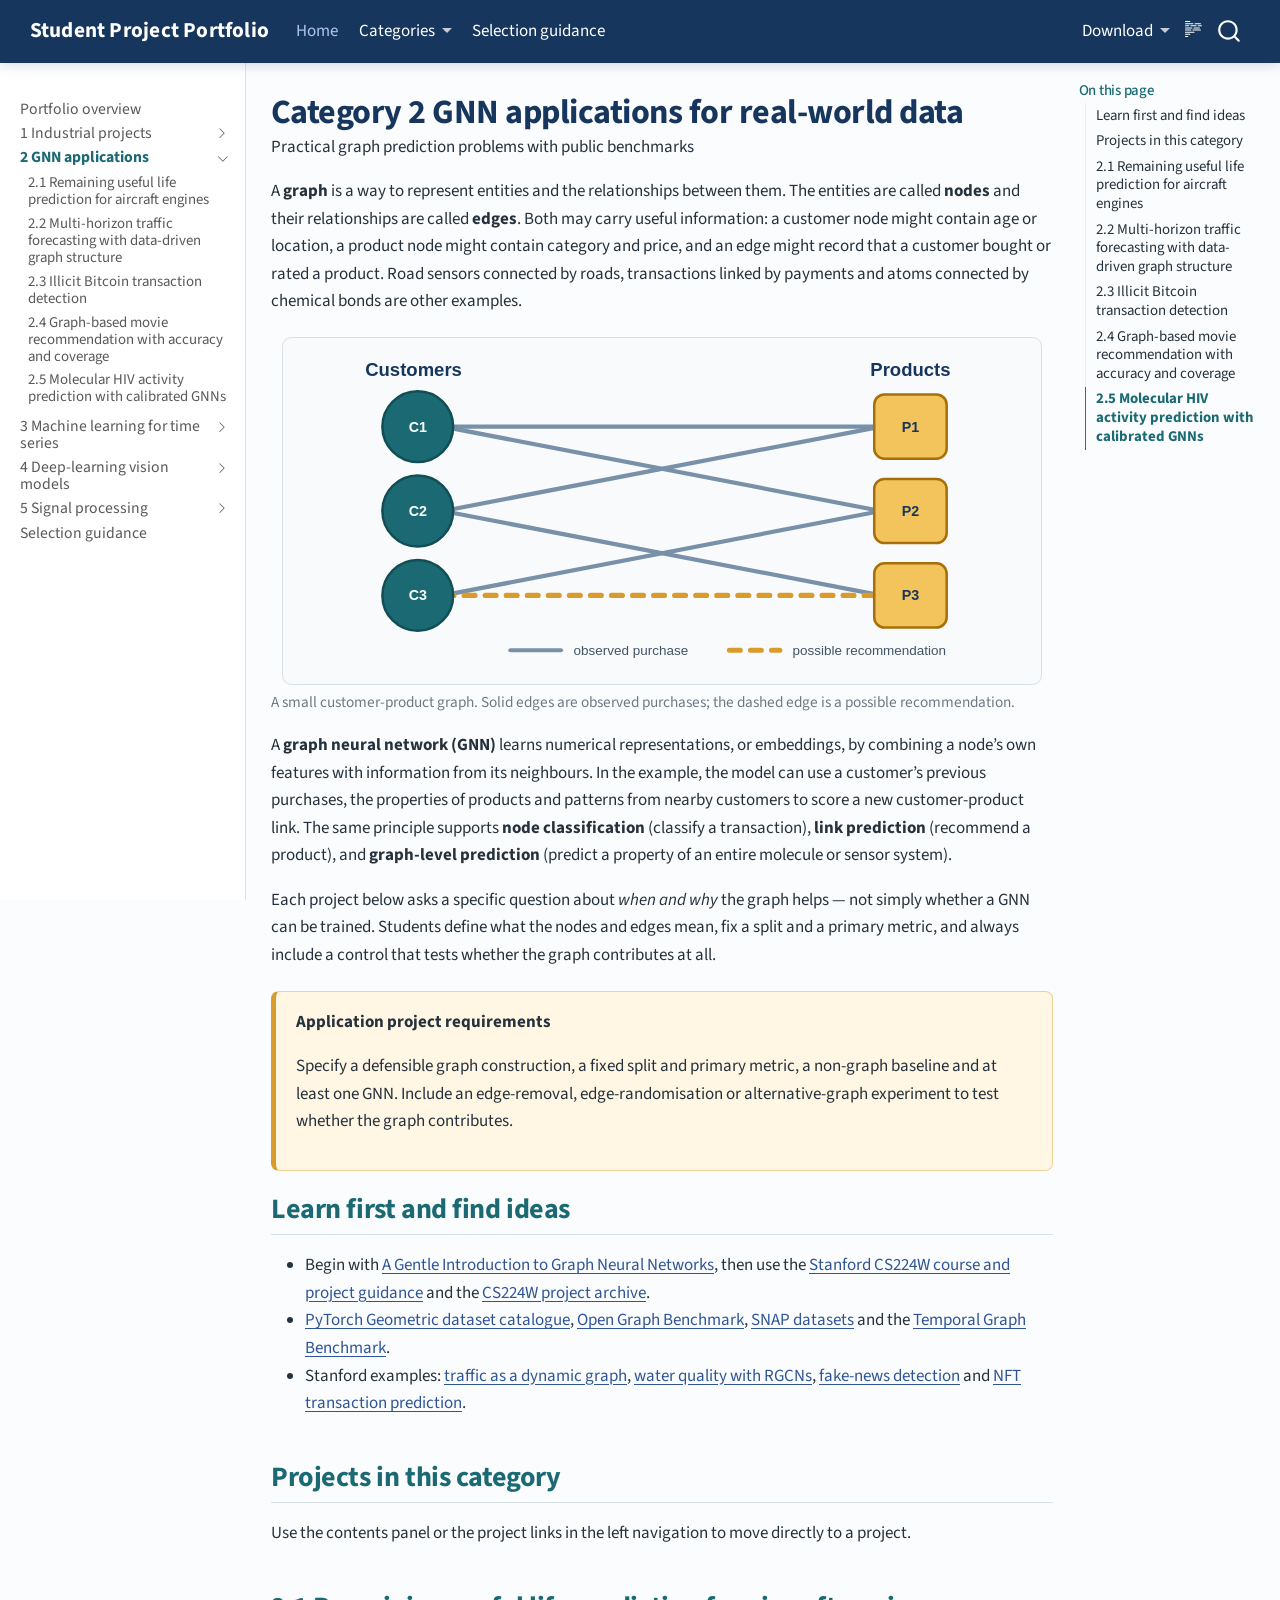
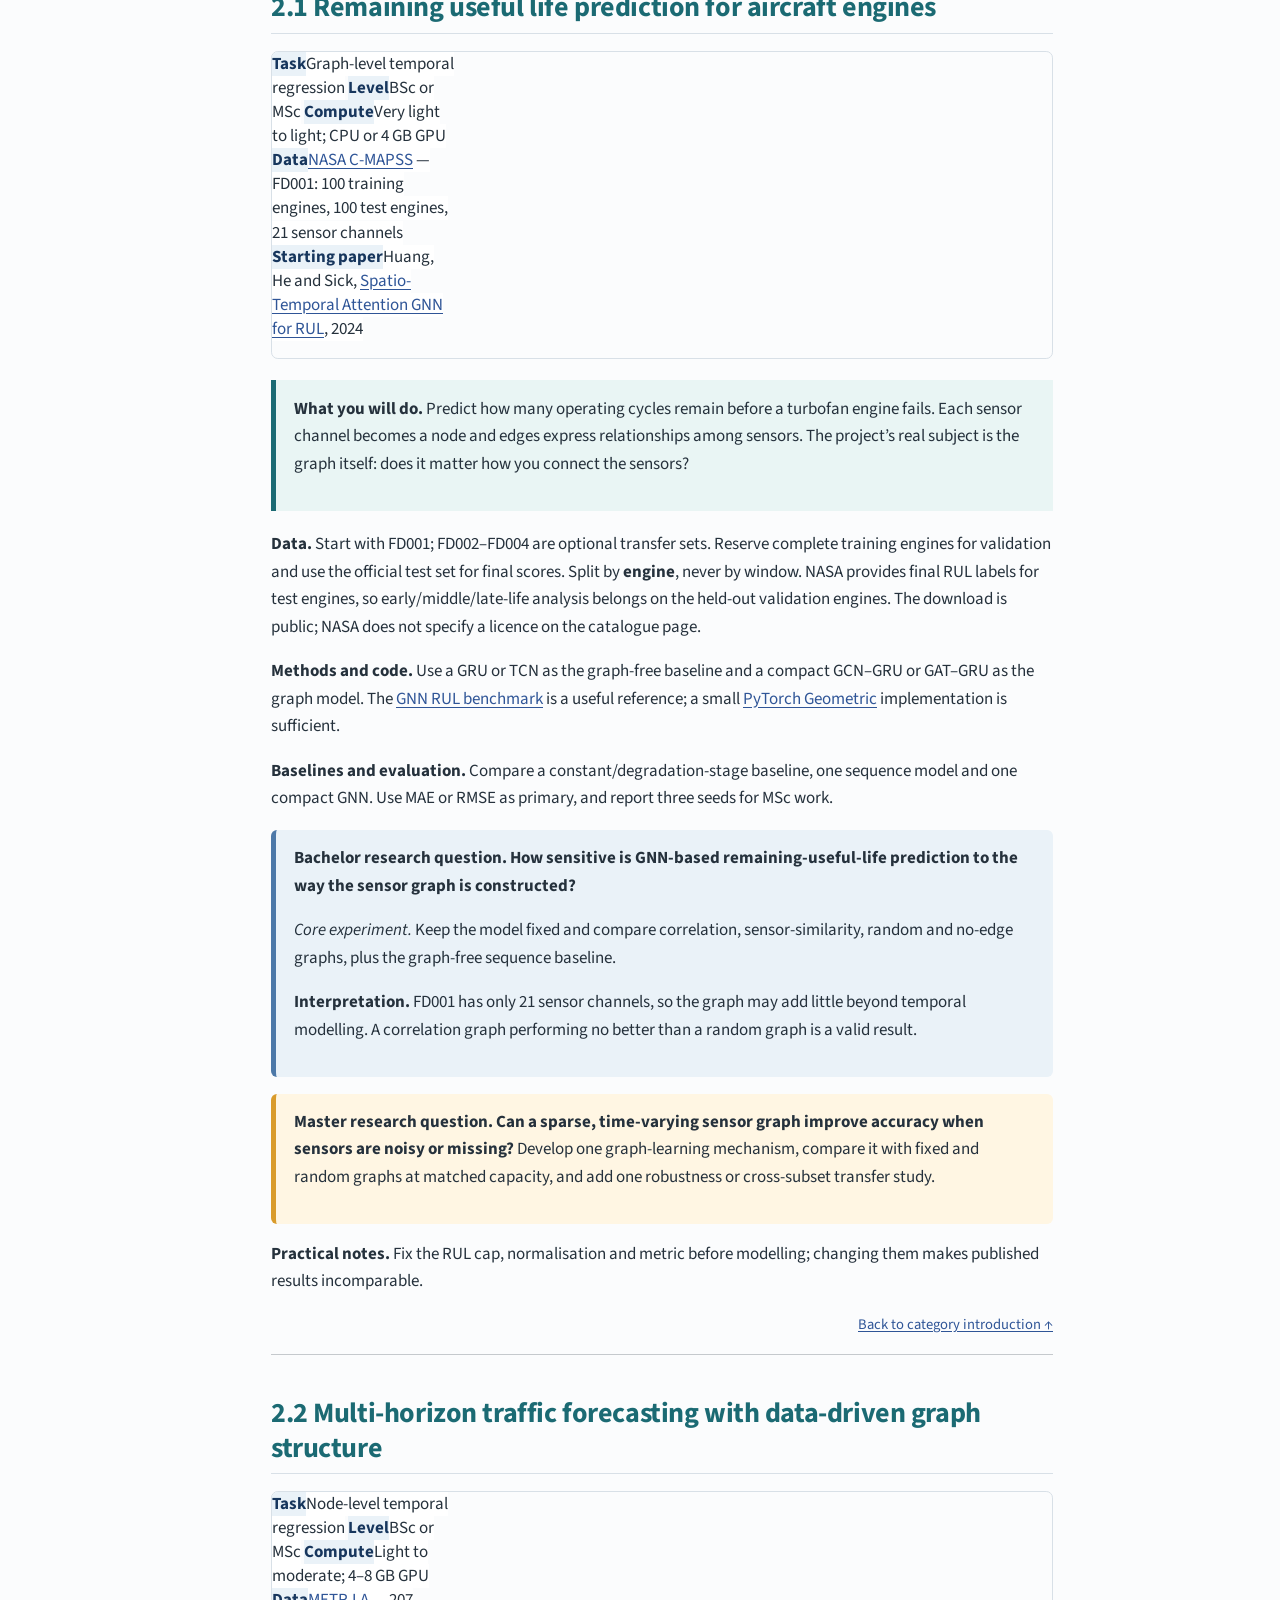
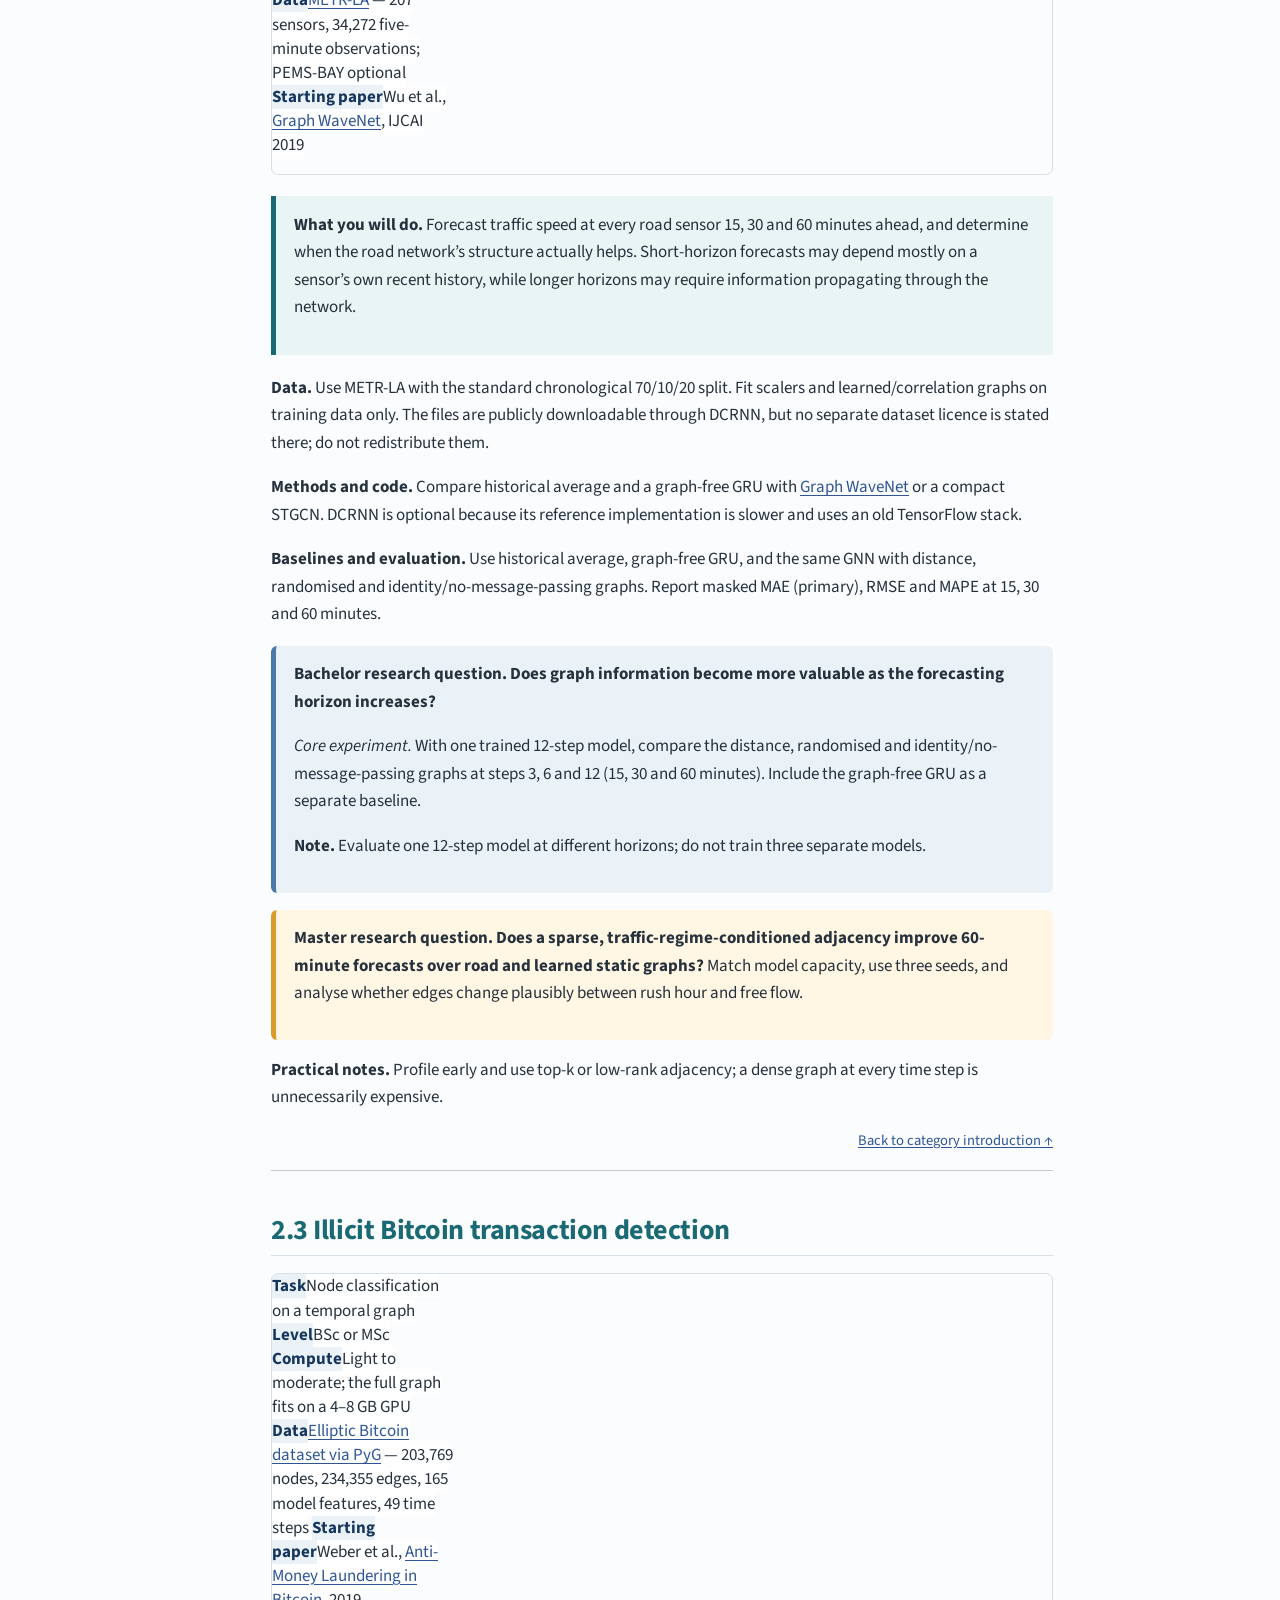
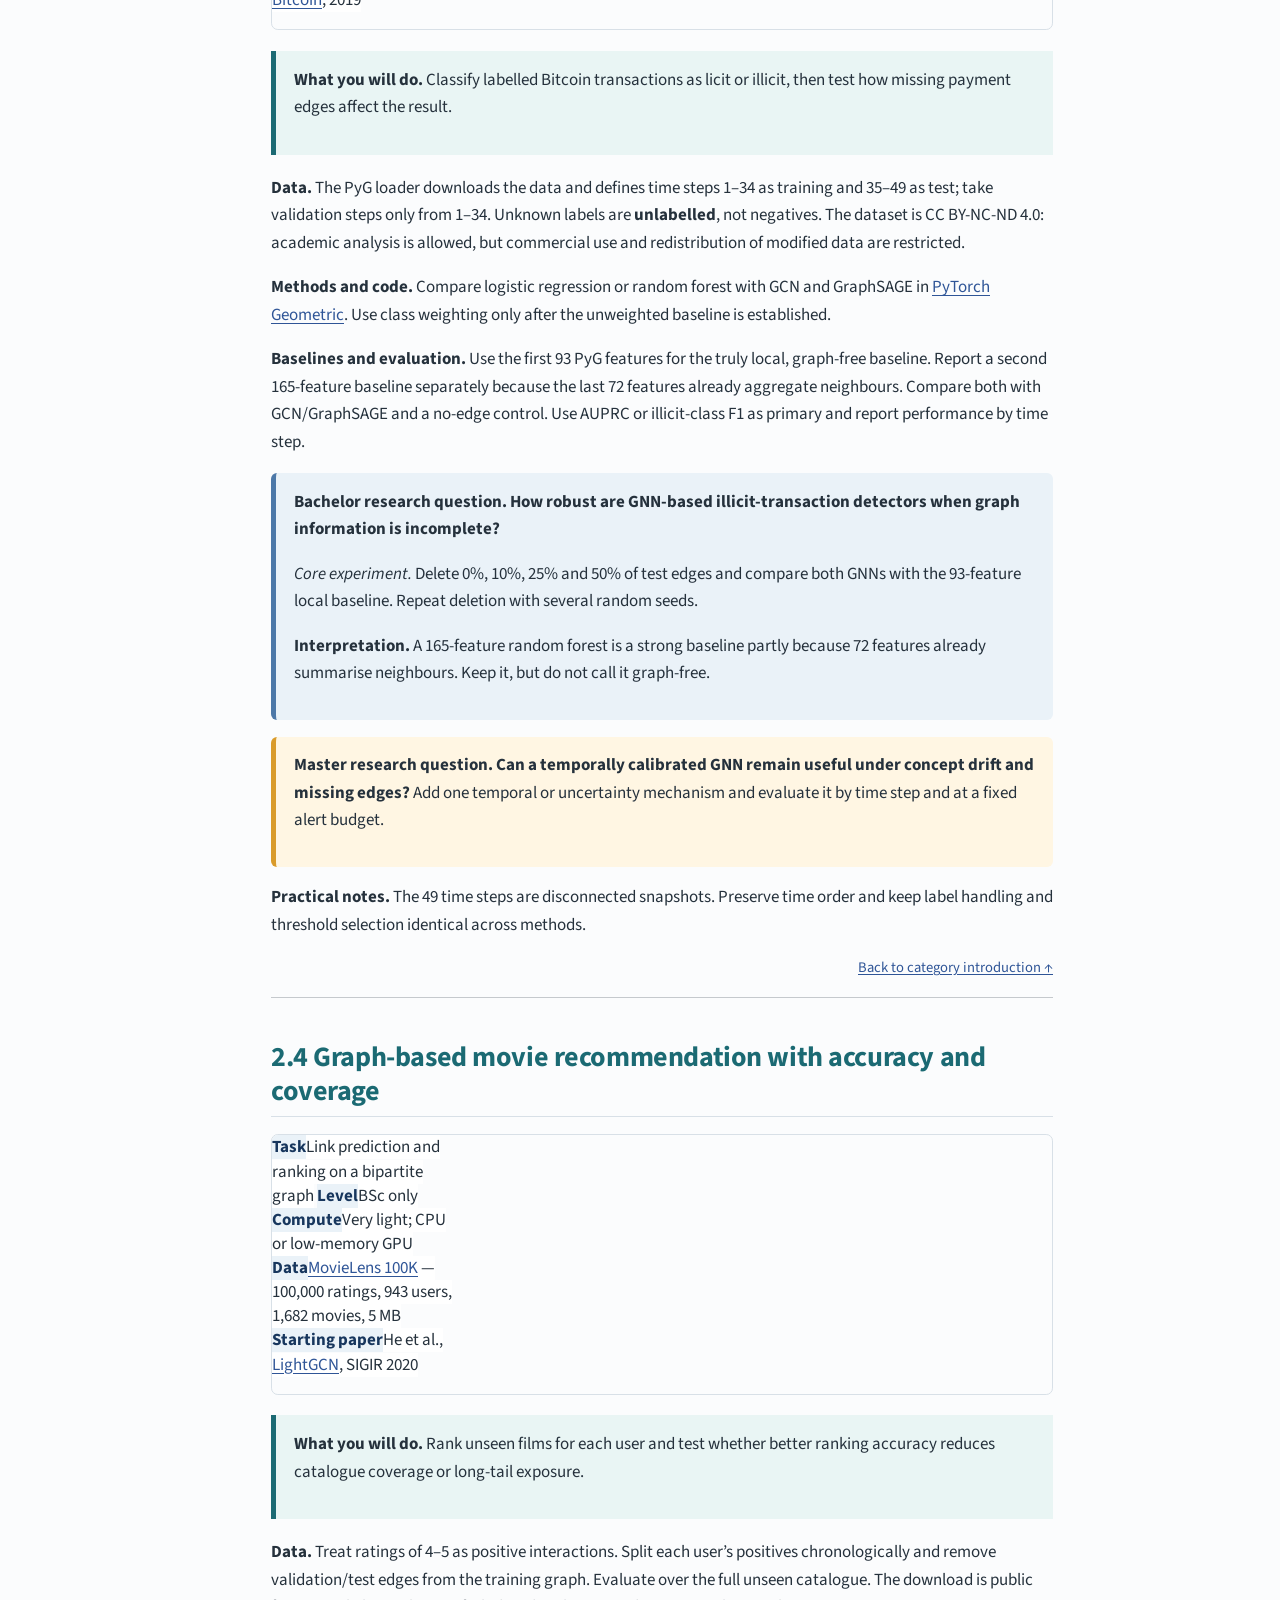
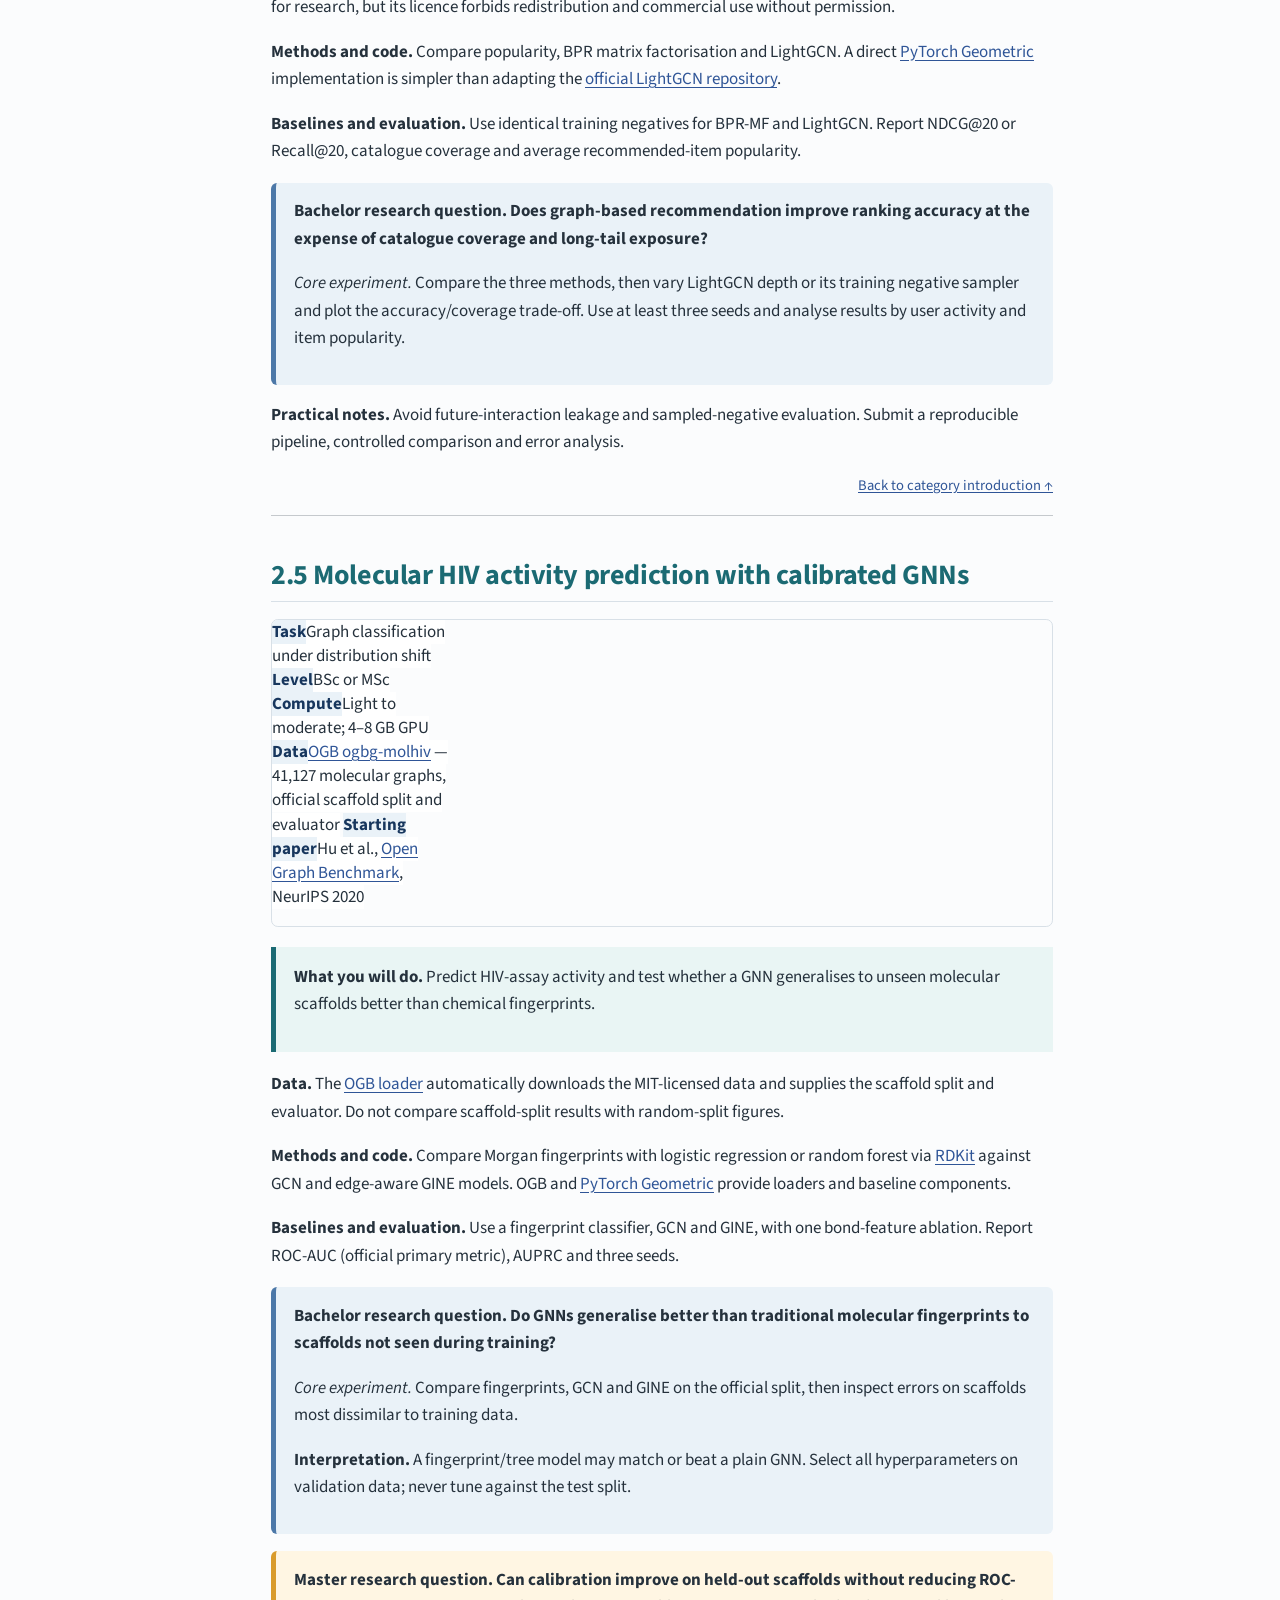
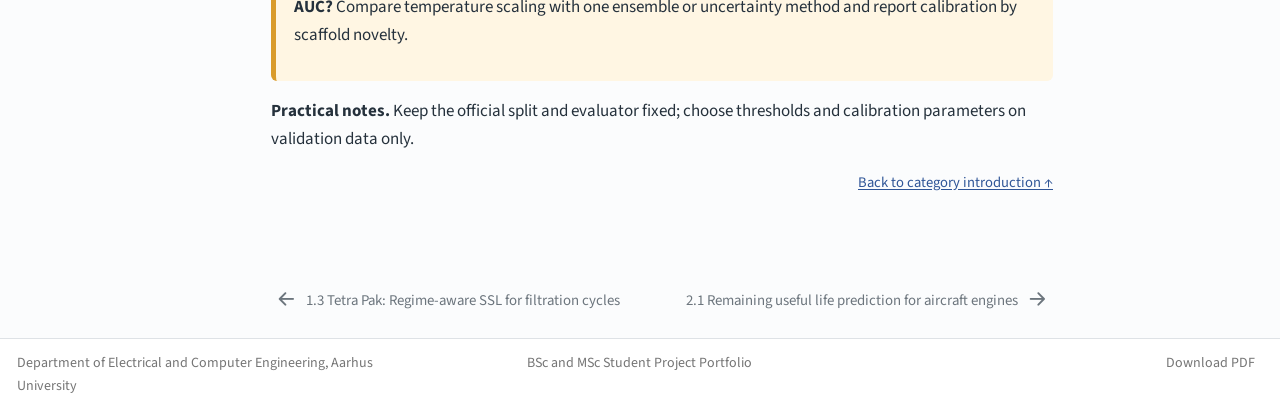
==== graph-applications.html @ afc4939a "Built site for gh-pages" ====
<!DOCTYPE html>
<html xmlns="http://www.w3.org/1999/xhtml" lang="en" xml:lang="en"><head>

<meta charset="utf-8">
<meta name="generator" content="quarto-1.10.18">

<meta name="viewport" content="width=device-width, initial-scale=1.0, user-scalable=yes">

<meta name="description" content="Practical graph prediction problems with public benchmarks">

<title>Category 2 GNN applications for real-world data – Student Project Portfolio</title>
<style>
/* Default styles provided by pandoc.
** See https://pandoc.org/MANUAL.html#variables-for-html for config info.
*/
span.smallcaps{font-variant: small-caps;}
div.columns{display: flex; gap: 1.5em;}
div.column{flex: auto;}
@media screen {
div.columns{gap: min(4vw, 1.5em);}
div.column{overflow-x: auto;}
}
div.hanging-indent{margin-left: 1.5em; text-indent: -1.5em;}
ul.task-list{list-style: none;}
ul.task-list li input[type="checkbox"] {
  width: 0.8em;
  margin: 0 0.8em 0.2em -1em; /* quarto-specific, see https://github.com/quarto-dev/quarto-cli/issues/4556 */ 
  vertical-align: middle;
}
</style>


<script src="site_libs/quarto-nav/quarto-nav.js"></script>
<script src="site_libs/clipboard/clipboard.min.js"></script>
<script src="site_libs/quarto-search/autocomplete.umd.js"></script>
<script src="site_libs/quarto-search/fuse.min.js"></script>
<script src="site_libs/quarto-search/quarto-search.js"></script>
<meta name="quarto:offset" content="./">
<link href="./graph-applications.qmd#project-2-1" rel="next">
<link href="./industry-partner-projects.qmd#project-1-3" rel="prev">
<script src="site_libs/quarto-html/quarto.js" type="module"></script>
<script src="site_libs/quarto-html/tabsets/tabsets.js" type="module"></script>
<script src="site_libs/quarto-html/popper.min.js"></script>
<script src="site_libs/quarto-html/tippy.umd.min.js"></script>
<script src="site_libs/quarto-html/anchor.min.js"></script>
<link href="site_libs/quarto-html/tippy.css" rel="stylesheet">
<link href="site_libs/quarto-html/quarto-syntax-highlighting-64a204ab8560d761af7679ceaba22944.css" rel="stylesheet" id="quarto-text-highlighting-styles">
<script src="site_libs/bootstrap/bootstrap.min.js"></script>
<link href="site_libs/bootstrap/bootstrap-icons.css" rel="stylesheet">
<link href="site_libs/bootstrap/bootstrap-39c717108b776a898f5d70376bb6b5a7.min.css" rel="stylesheet" append-hash="true" id="quarto-bootstrap" data-mode="light">
<script id="quarto-search-options" type="application/json">{
  "location": "navbar",
  "copy-button": false,
  "collapse-after": 3,
  "panel-placement": "end",
  "type": "overlay",
  "limit": 50,
  "keyboard-shortcut": [
    "f",
    "/",
    "s"
  ],
  "language": {
    "search-no-results-text": "No results",
    "search-matching-documents-text": "matching documents",
    "search-copy-link-title": "Copy link to search",
    "search-hide-matches-text": "Hide additional matches",
    "search-more-match-text": "more match in this document",
    "search-more-matches-text": "more matches in this document",
    "search-clear-button-title": "Clear",
    "search-text-placeholder": "",
    "search-detached-cancel-button-title": "Cancel",
    "search-submit-button-title": "Submit",
    "search-label": "Search"
  }
}</script>
<style>html{ scroll-behavior: smooth; }</style>


<link rel="stylesheet" href="styles.css">
</head>

<body class="nav-sidebar docked nav-fixed quarto-light">

<div id="quarto-search-results"></div>
  <header id="quarto-header" class="headroom fixed-top">
    <nav class="navbar navbar-expand-lg " data-bs-theme="dark">
      <div class="navbar-container container-fluid">
      <div class="navbar-brand-container mx-auto">
    <a class="navbar-brand" href="./index.html">
    <span class="navbar-title">Student Project Portfolio</span>
    </a>
  </div>
            <div id="quarto-search" class="" title="Search"></div>
          <button class="navbar-toggler" type="button" data-bs-toggle="collapse" data-bs-target="#navbarCollapse" aria-controls="navbarCollapse" role="menu" aria-expanded="false" aria-label="Toggle navigation" onclick="if (window.quartoToggleHeadroom) { window.quartoToggleHeadroom(); }">
  <span class="navbar-toggler-icon"></span>
</button>
          <div class="collapse navbar-collapse" id="navbarCollapse">
            <ul class="navbar-nav navbar-nav-scroll me-auto">
  <li class="nav-item">
    <a class="nav-link active" href="./index.html" aria-current="page"> 
<span class="menu-text">Home</span></a>
  </li>  
  <li class="nav-item dropdown ">
    <a class="nav-link dropdown-toggle" href="#" id="nav-menu-categories" role="link" data-bs-toggle="dropdown" aria-expanded="false">
 <span class="menu-text">Categories</span>
    </a>
    <ul class="dropdown-menu" aria-labelledby="nav-menu-categories">    
        <li>
    <a class="dropdown-item" href="./industry-partner-projects.html">
 <span class="dropdown-text">1 Industrial projects</span></a>
  </li>  
        <li>
    <a class="dropdown-item" href="./graph-applications.html">
 <span class="dropdown-text">2 GNN applications</span></a>
  </li>  
        <li>
    <a class="dropdown-item" href="./time-series-ssl.html">
 <span class="dropdown-text">3 Machine learning for time series</span></a>
  </li>  
        <li>
    <a class="dropdown-item" href="./vision-foundation-models.html">
 <span class="dropdown-text">4 Deep-learning vision models</span></a>
  </li>  
        <li>
    <a class="dropdown-item" href="./signal-processing.html">
 <span class="dropdown-text">5 Signal processing</span></a>
  </li>  
    </ul>
  </li>
  <li class="nav-item">
    <a class="nav-link" href="./selection-guidance.html"> 
<span class="menu-text">Selection guidance</span></a>
  </li>  
</ul>
            <ul class="navbar-nav navbar-nav-scroll ms-auto">
  <li class="nav-item dropdown ">
    <a class="nav-link dropdown-toggle" href="#" id="nav-menu-download" role="link" data-bs-toggle="dropdown" aria-expanded="false">
 <span class="menu-text">Download</span>
    </a>
    <ul class="dropdown-menu dropdown-menu-end" aria-labelledby="nav-menu-download">    
        <li>
    <a class="dropdown-item" href="./downloads/student-project-portfolio.docx">
 <span class="dropdown-text">Word document</span></a>
  </li>  
        <li>
    <a class="dropdown-item" href="./downloads/student-project-portfolio.pdf">
 <span class="dropdown-text">PDF document</span></a>
  </li>  
    </ul>
  </li>
</ul>
          </div> <!-- /navcollapse -->
            <div class="quarto-navbar-tools">
  <a href="" class="quarto-reader-toggle quarto-navigation-tool px-1" onclick="window.quartoToggleReader(); return false;" title="Toggle reader mode">
  <div class="quarto-reader-toggle-btn">
  <i class="bi"></i>
  </div>
</a>
</div>
      </div> <!-- /container-fluid -->
    </nav>
  <nav class="quarto-secondary-nav">
    <div class="container-fluid d-flex">
      <button type="button" class="quarto-btn-toggle btn" data-bs-toggle="collapse" role="button" data-bs-target=".quarto-sidebar-collapse-item" aria-controls="quarto-sidebar" aria-expanded="false" aria-label="Toggle sidebar navigation" onclick="if (window.quartoToggleHeadroom) { window.quartoToggleHeadroom(); }">
        <i class="bi bi-layout-text-sidebar-reverse"></i>
      </button>
        <nav class="quarto-page-breadcrumbs" aria-label="breadcrumb"><ol class="breadcrumb"><li class="breadcrumb-item"><a href="./graph-applications.html">2 GNN applications</a></li></ol></nav>
        <a class="flex-grow-1" role="navigation" data-bs-toggle="collapse" data-bs-target=".quarto-sidebar-collapse-item" aria-controls="quarto-sidebar" aria-expanded="false" aria-label="Toggle sidebar navigation" onclick="if (window.quartoToggleHeadroom) { window.quartoToggleHeadroom(); }">      
        </a>
    </div>
  </nav>
</header>
<!-- content -->
<div id="quarto-content" class="quarto-container page-columns page-rows-contents page-layout-article page-navbar">
<!-- sidebar -->
  <nav id="quarto-sidebar" class="sidebar collapse collapse-horizontal quarto-sidebar-collapse-item sidebar-navigation docked overflow-auto">
    <div class="sidebar-menu-container"> 
    <ul class="list-unstyled mt-1">
        <li class="sidebar-item">
  <div class="sidebar-item-container"> 
  <a href="./index.html" class="sidebar-item-text sidebar-link">
 <span class="menu-text">Portfolio overview</span></a>
  </div>
</li>
        <li class="sidebar-item sidebar-item-section">
      <div class="sidebar-item-container"> 
            <a href="./industry-partner-projects.html" class="sidebar-item-text sidebar-link">
 <span class="menu-text">1  Industrial projects</span></a>
          <a class="sidebar-item-toggle text-start collapsed" data-bs-toggle="collapse" data-bs-target="#quarto-sidebar-section-1" role="navigation" aria-expanded="false" aria-label="Toggle section">
            <i class="bi bi-chevron-right ms-2"></i>
          </a> 
      </div>
      <ul id="quarto-sidebar-section-1" class="collapse list-unstyled sidebar-section depth1 ">  
          <li class="sidebar-item">
  <div class="sidebar-item-container"> 
  <a href="./industry-partner-projects.html#project-1-1" class="sidebar-item-text sidebar-link">
 <span class="menu-text">1.1 Siemens Gamesa: Data-driven operational state identification</span></a>
  </div>
</li>
          <li class="sidebar-item">
  <div class="sidebar-item-container"> 
  <a href="./industry-partner-projects.html#project-1-2" class="sidebar-item-text sidebar-link">
 <span class="menu-text">1.2 Siemens Gamesa: Inferring drivetrain configuration and kinematics</span></a>
  </div>
</li>
          <li class="sidebar-item">
  <div class="sidebar-item-container"> 
  <a href="./industry-partner-projects.html#project-1-3" class="sidebar-item-text sidebar-link">
 <span class="menu-text">1.3 Tetra Pak: Regime-aware SSL for filtration cycles</span></a>
  </div>
</li>
      </ul>
  </li>
        <li class="sidebar-item sidebar-item-section">
      <div class="sidebar-item-container"> 
            <a href="./graph-applications.html" class="sidebar-item-text sidebar-link active">
 <span class="menu-text">2  GNN applications</span></a>
          <a class="sidebar-item-toggle text-start" data-bs-toggle="collapse" data-bs-target="#quarto-sidebar-section-2" role="navigation" aria-expanded="true" aria-label="Toggle section">
            <i class="bi bi-chevron-right ms-2"></i>
          </a> 
      </div>
      <ul id="quarto-sidebar-section-2" class="collapse list-unstyled sidebar-section depth1 show">  
          <li class="sidebar-item">
  <div class="sidebar-item-container"> 
  <a href="./graph-applications.html#project-2-1" class="sidebar-item-text sidebar-link">
 <span class="menu-text">2.1 Remaining useful life prediction for aircraft engines</span></a>
  </div>
</li>
          <li class="sidebar-item">
  <div class="sidebar-item-container"> 
  <a href="./graph-applications.html#project-2-2" class="sidebar-item-text sidebar-link">
 <span class="menu-text">2.2 Multi-horizon traffic forecasting with data-driven graph structure</span></a>
  </div>
</li>
          <li class="sidebar-item">
  <div class="sidebar-item-container"> 
  <a href="./graph-applications.html#project-2-3" class="sidebar-item-text sidebar-link">
 <span class="menu-text">2.3 Illicit Bitcoin transaction detection</span></a>
  </div>
</li>
          <li class="sidebar-item">
  <div class="sidebar-item-container"> 
  <a href="./graph-applications.html#project-2-4" class="sidebar-item-text sidebar-link">
 <span class="menu-text">2.4 Graph-based movie recommendation with accuracy and coverage</span></a>
  </div>
</li>
          <li class="sidebar-item">
  <div class="sidebar-item-container"> 
  <a href="./graph-applications.html#project-2-5" class="sidebar-item-text sidebar-link">
 <span class="menu-text">2.5 Molecular HIV activity prediction with calibrated GNNs</span></a>
  </div>
</li>
      </ul>
  </li>
        <li class="sidebar-item sidebar-item-section">
      <div class="sidebar-item-container"> 
            <a href="./time-series-ssl.html" class="sidebar-item-text sidebar-link">
 <span class="menu-text">3  Machine learning for time series</span></a>
          <a class="sidebar-item-toggle text-start collapsed" data-bs-toggle="collapse" data-bs-target="#quarto-sidebar-section-3" role="navigation" aria-expanded="false" aria-label="Toggle section">
            <i class="bi bi-chevron-right ms-2"></i>
          </a> 
      </div>
      <ul id="quarto-sidebar-section-3" class="collapse list-unstyled sidebar-section depth1 ">  
          <li class="sidebar-item">
  <div class="sidebar-item-container"> 
  <a href="./time-series-ssl.html#project-3-1" class="sidebar-item-text sidebar-link">
 <span class="menu-text">3.1 Contrastive learning for wearable activity recognition</span></a>
  </div>
</li>
          <li class="sidebar-item">
  <div class="sidebar-item-container"> 
  <a href="./time-series-ssl.html#project-3-2" class="sidebar-item-text sidebar-link">
 <span class="menu-text">3.2 Lead-aware masked learning for 12-lead ECG</span></a>
  </div>
</li>
          <li class="sidebar-item">
  <div class="sidebar-item-container"> 
  <a href="./time-series-ssl.html#project-3-3" class="sidebar-item-text sidebar-link">
 <span class="menu-text">3.3 Self-supervised forecasting representations for energy series</span></a>
  </div>
</li>
          <li class="sidebar-item">
  <div class="sidebar-item-container"> 
  <a href="./time-series-ssl.html#project-3-4" class="sidebar-item-text sidebar-link">
 <span class="menu-text">3.4 Self-supervised learning on heat-pump smart-meter data</span></a>
  </div>
</li>
          <li class="sidebar-item">
  <div class="sidebar-item-container"> 
  <a href="./time-series-ssl.html#project-3-5" class="sidebar-item-text sidebar-link">
 <span class="menu-text">3.5 Graph self-supervised learning from vibration signals</span></a>
  </div>
</li>
          <li class="sidebar-item">
  <div class="sidebar-item-container"> 
  <a href="./time-series-ssl.html#project-3-6" class="sidebar-item-text sidebar-link">
 <span class="menu-text">3.6 Time–frequency contrastive Mamba for bearing diagnosis</span></a>
  </div>
</li>
          <li class="sidebar-item">
  <div class="sidebar-item-container"> 
  <a href="./time-series-ssl.html#project-3-7" class="sidebar-item-text sidebar-link">
 <span class="menu-text">3.7 Correlation-graph Mamba for multivariate forecasting</span></a>
  </div>
</li>
      </ul>
  </li>
        <li class="sidebar-item sidebar-item-section">
      <div class="sidebar-item-container"> 
            <a href="./vision-foundation-models.html" class="sidebar-item-text sidebar-link">
 <span class="menu-text">4  Deep-learning vision models</span></a>
          <a class="sidebar-item-toggle text-start collapsed" data-bs-toggle="collapse" data-bs-target="#quarto-sidebar-section-4" role="navigation" aria-expanded="false" aria-label="Toggle section">
            <i class="bi bi-chevron-right ms-2"></i>
          </a> 
      </div>
      <ul id="quarto-sidebar-section-4" class="collapse list-unstyled sidebar-section depth1 ">  
          <li class="sidebar-item">
  <div class="sidebar-item-container"> 
  <a href="./vision-foundation-models.html#project-4-1" class="sidebar-item-text sidebar-link">
 <span class="menu-text">4.1 Adapting DINO backbones for industrial anomaly detection</span></a>
  </div>
</li>
      </ul>
  </li>
        <li class="sidebar-item sidebar-item-section">
      <div class="sidebar-item-container"> 
            <a href="./signal-processing.html" class="sidebar-item-text sidebar-link">
 <span class="menu-text">5  Signal processing</span></a>
          <a class="sidebar-item-toggle text-start collapsed" data-bs-toggle="collapse" data-bs-target="#quarto-sidebar-section-5" role="navigation" aria-expanded="false" aria-label="Toggle section">
            <i class="bi bi-chevron-right ms-2"></i>
          </a> 
      </div>
      <ul id="quarto-sidebar-section-5" class="collapse list-unstyled sidebar-section depth1 ">  
          <li class="sidebar-item">
  <div class="sidebar-item-container"> 
  <a href="./signal-processing.html#project-5-1" class="sidebar-item-text sidebar-link">
 <span class="menu-text">5.1 Deep-unfolded multivariate VMD for correlated multichannel signals</span></a>
  </div>
</li>
      </ul>
  </li>
        <li class="sidebar-item">
  <div class="sidebar-item-container"> 
  <a href="./selection-guidance.html" class="sidebar-item-text sidebar-link">
 <span class="menu-text">Selection guidance</span></a>
  </div>
</li>
    </ul>
    </div>
</nav>
<div id="quarto-sidebar-glass" class="quarto-sidebar-collapse-item" data-bs-toggle="collapse" data-bs-target=".quarto-sidebar-collapse-item"></div>
<!-- margin-sidebar -->
    <div id="quarto-margin-sidebar" class="sidebar margin-sidebar">
        <nav id="TOC" role="doc-toc" class="toc-active">
    <h2 id="toc-title">On this page</h2>
   
  <ul class="collapse">
  <li><a href="#learn-first-and-find-ideas" id="toc-learn-first-and-find-ideas" class="nav-link active" data-scroll-target="#learn-first-and-find-ideas">Learn first and find ideas</a></li>
  <li><a href="#projects-in-this-category" id="toc-projects-in-this-category" class="nav-link" data-scroll-target="#projects-in-this-category">Projects in this category</a></li>
  <li><a href="#project-2-1" id="toc-project-2-1" class="nav-link" data-scroll-target="#project-2-1">2.1 Remaining useful life prediction for aircraft engines</a></li>
  <li><a href="#project-2-2" id="toc-project-2-2" class="nav-link" data-scroll-target="#project-2-2">2.2 Multi-horizon traffic forecasting with data-driven graph structure</a></li>
  <li><a href="#project-2-3" id="toc-project-2-3" class="nav-link" data-scroll-target="#project-2-3">2.3 Illicit Bitcoin transaction detection</a></li>
  <li><a href="#project-2-4" id="toc-project-2-4" class="nav-link" data-scroll-target="#project-2-4">2.4 Graph-based movie recommendation with accuracy and coverage</a></li>
  <li><a href="#project-2-5" id="toc-project-2-5" class="nav-link" data-scroll-target="#project-2-5">2.5 Molecular HIV activity prediction with calibrated GNNs</a></li>
  </ul>
</nav>
    </div>
<!-- main -->
<main class="content" id="quarto-document-content">

<header id="title-block-header" class="quarto-title-block default">
<div class="quarto-title">
<h1 class="title">Category 2 GNN applications for real-world data</h1>
</div>

<div>
  <div class="description">
    Practical graph prediction problems with public benchmarks
  </div>
</div>


<div class="quarto-title-meta">

    
  
    
  </div>
  


</header>


<p><span id="top"></span></p>
<p>A <strong>graph</strong> is a way to represent entities and the relationships between them. The entities are called <strong>nodes</strong> and their relationships are called <strong>edges</strong>. Both may carry useful information: a customer node might contain age or location, a product node might contain category and price, and an edge might record that a customer bought or rated a product. Road sensors connected by roads, transactions linked by payments and atoms connected by chemical bonds are other examples.</p>
<div class="quarto-figure quarto-figure-center">
<figure class="figure">
<p><img src="assets/customer-product-graph.svg" class="graph-example img-fluid figure-img" alt="Three customer nodes connected to three product nodes. Solid edges represent purchases and one dashed edge represents a possible recommendation."></p>
<figcaption>A small customer-product graph. Solid edges are observed purchases; the dashed edge is a possible recommendation.</figcaption>
</figure>
</div>
<p>A <strong>graph neural network (GNN)</strong> learns numerical representations, or embeddings, by combining a node’s own features with information from its neighbours. In the example, the model can use a customer’s previous purchases, the properties of products and patterns from nearby customers to score a new customer-product link. The same principle supports <strong>node classification</strong> (classify a transaction), <strong>link prediction</strong> (recommend a product), and <strong>graph-level prediction</strong> (predict a property of an entire molecule or sensor system).</p>
<p>Each project below asks a specific question about <em>when and why</em> the graph helps — not simply whether a GNN can be trained. Students define what the nodes and edges mean, fix a split and a primary metric, and always include a control that tests whether the graph contributes at all.</p>
<div class="category-callout">
<p><strong>Application project requirements</strong></p>
<p>Specify a defensible graph construction, a fixed split and primary metric, a non-graph baseline and at least one GNN. Include an edge-removal, edge-randomisation or alternative-graph experiment to test whether the graph contributes.</p>
</div>
<section id="learn-first-and-find-ideas" class="level2">
<h2 class="anchored" data-anchor-id="learn-first-and-find-ideas">Learn first and find ideas</h2>
<ul>
<li>Begin with <a href="https://distill.pub/2021/gnn-intro/">A Gentle Introduction to Graph Neural Networks</a>, then use the <a href="https://web.stanford.edu/class/cs224w/projects.html">Stanford CS224W course and project guidance</a> and the <a href="https://snap.stanford.edu/class/cs224w-2019/projects.html">CS224W project archive</a>.</li>
<li><a href="https://pytorch-geometric.readthedocs.io/en/latest/cheatsheet/data_cheatsheet.html">PyTorch Geometric dataset catalogue</a>, <a href="https://ogb.stanford.edu/docs/home/">Open Graph Benchmark</a>, <a href="https://snap.stanford.edu/data/">SNAP datasets</a> and the <a href="https://tgb.complexdatalab.com/">Temporal Graph Benchmark</a>.</li>
<li>Stanford examples: <a href="https://medium.com/stanford-cs224w/predicting-evolution-of-dynamic-graphs-7688eca1daf8">traffic as a dynamic graph</a>, <a href="https://medium.com/stanford-cs224w/predicting-water-quality-in-unmonitored-networks-with-rgcns-c72fdd177f0d">water quality with RGCNs</a>, <a href="https://medium.com/stanford-cs224w/are-you-for-real-cb0442af43a3">fake-news detection</a> and <a href="https://medium.com/stanford-cs224w/applying-graph-ml-techniques-to-ethereum-nft-transactions-d4bde61b02f3">NFT transaction prediction</a>.</li>
</ul>
</section>
<section id="projects-in-this-category" class="level2">
<h2 class="anchored" data-anchor-id="projects-in-this-category">Projects in this category</h2>
<p>Use the contents panel or the project links in the left navigation to move directly to a project.</p>
</section>
<section id="project-2-1" class="level2">
<h2 class="anchored" data-anchor-id="project-2-1">2.1 Remaining useful life prediction for aircraft engines</h2>
<div class="project-meta">
<p><span class="meta-label">Task</span><span class="meta-value">Graph-level temporal regression</span> <span class="meta-label">Level</span><span class="meta-value">BSc or MSc</span> <span class="meta-label">Compute</span><span class="meta-value">Very light to light; CPU or 4 GB GPU</span> <span class="meta-label">Data</span><span class="meta-value"><a href="https://catalog.data.gov/dataset/cmapss-jet-engine-simulated-data">NASA C-MAPSS</a> — FD001: 100 training engines, 100 test engines, 21 sensor channels</span> <span class="meta-label">Starting paper</span><span class="meta-value">Huang, He and Sick, <a href="https://arxiv.org/abs/2401.15964">Spatio-Temporal Attention GNN for RUL</a>, 2024</span></p>
</div>
<div class="project-intro">
<p><strong>What you will do.</strong> Predict how many operating cycles remain before a turbofan engine fails. Each sensor channel becomes a node and edges express relationships among sensors. The project’s real subject is the graph itself: does it matter how you connect the sensors?</p>
</div>
<p><strong>Data.</strong> Start with FD001; FD002–FD004 are optional transfer sets. Reserve complete training engines for validation and use the official test set for final scores. Split by <strong>engine</strong>, never by window. NASA provides final RUL labels for test engines, so early/middle/late-life analysis belongs on the held-out validation engines. The download is public; NASA does not specify a licence on the catalogue page.</p>
<p><strong>Methods and code.</strong> Use a GRU or TCN as the graph-free baseline and a compact GCN–GRU or GAT–GRU as the graph model. The <a href="https://github.com/Frank-Wang-oss/GNN_RUL_Benchmarking">GNN RUL benchmark</a> is a useful reference; a small <a href="https://pytorch-geometric.readthedocs.io/">PyTorch Geometric</a> implementation is sufficient.</p>
<p><strong>Baselines and evaluation.</strong> Compare a constant/degradation-stage baseline, one sequence model and one compact GNN. Use MAE or RMSE as primary, and report three seeds for MSc work.</p>
<div class="scope scope-bsc">
<p><strong>Bachelor research question.</strong> <strong>How sensitive is GNN-based remaining-useful-life prediction to the way the sensor graph is constructed?</strong></p>
<p><em>Core experiment.</em> Keep the model fixed and compare correlation, sensor-similarity, random and no-edge graphs, plus the graph-free sequence baseline.</p>
<p><strong>Interpretation.</strong> FD001 has only 21 sensor channels, so the graph may add little beyond temporal modelling. A correlation graph performing no better than a random graph is a valid result.</p>
</div>
<div class="scope scope-msc">
<p><strong>Master research question.</strong> <strong>Can a sparse, time-varying sensor graph improve accuracy when sensors are noisy or missing?</strong> Develop one graph-learning mechanism, compare it with fixed and random graphs at matched capacity, and add one robustness or cross-subset transfer study.</p>
</div>
<p><strong>Practical notes.</strong> Fix the RUL cap, normalisation and metric before modelling; changing them makes published results incomparable.</p>
<div class="project-back">
<a href="#top">Back to category introduction ↑</a>
</div>
<hr>
</section>
<section id="project-2-2" class="level2">
<h2 class="anchored" data-anchor-id="project-2-2">2.2 Multi-horizon traffic forecasting with data-driven graph structure</h2>
<div class="project-meta">
<p><span class="meta-label">Task</span><span class="meta-value">Node-level temporal regression</span> <span class="meta-label">Level</span><span class="meta-value">BSc or MSc</span> <span class="meta-label">Compute</span><span class="meta-value">Light to moderate; 4–8 GB GPU</span> <span class="meta-label">Data</span><span class="meta-value"><a href="https://github.com/liyaguang/DCRNN">METR-LA</a> — 207 sensors, 34,272 five-minute observations; PEMS-BAY optional</span> <span class="meta-label">Starting paper</span><span class="meta-value">Wu et al., <a href="https://arxiv.org/abs/1906.00121">Graph WaveNet</a>, IJCAI 2019</span></p>
</div>
<div class="project-intro">
<p><strong>What you will do.</strong> Forecast traffic speed at every road sensor 15, 30 and 60 minutes ahead, and determine when the road network’s structure actually helps. Short-horizon forecasts may depend mostly on a sensor’s own recent history, while longer horizons may require information propagating through the network.</p>
</div>
<p><strong>Data.</strong> Use METR-LA with the standard chronological 70/10/20 split. Fit scalers and learned/correlation graphs on training data only. The files are publicly downloadable through DCRNN, but no separate dataset licence is stated there; do not redistribute them.</p>
<p><strong>Methods and code.</strong> Compare historical average and a graph-free GRU with <a href="https://github.com/nnzhan/Graph-WaveNet">Graph WaveNet</a> or a compact STGCN. DCRNN is optional because its reference implementation is slower and uses an old TensorFlow stack.</p>
<p><strong>Baselines and evaluation.</strong> Use historical average, graph-free GRU, and the same GNN with distance, randomised and identity/no-message-passing graphs. Report masked MAE (primary), RMSE and MAPE at 15, 30 and 60 minutes.</p>
<div class="scope scope-bsc">
<p><strong>Bachelor research question.</strong> <strong>Does graph information become more valuable as the forecasting horizon increases?</strong></p>
<p><em>Core experiment.</em> With one trained 12-step model, compare the distance, randomised and identity/no-message-passing graphs at steps 3, 6 and 12 (15, 30 and 60 minutes). Include the graph-free GRU as a separate baseline.</p>
<p><strong>Note.</strong> Evaluate one 12-step model at different horizons; do not train three separate models.</p>
</div>
<div class="scope scope-msc">
<p><strong>Master research question.</strong> <strong>Does a sparse, traffic-regime-conditioned adjacency improve 60-minute forecasts over road and learned static graphs?</strong> Match model capacity, use three seeds, and analyse whether edges change plausibly between rush hour and free flow.</p>
</div>
<p><strong>Practical notes.</strong> Profile early and use top-k or low-rank adjacency; a dense graph at every time step is unnecessarily expensive.</p>
<div class="project-back">
<a href="#top">Back to category introduction ↑</a>
</div>
<hr>
</section>
<section id="project-2-3" class="level2">
<h2 class="anchored" data-anchor-id="project-2-3">2.3 Illicit Bitcoin transaction detection</h2>
<div class="project-meta">
<p><span class="meta-label">Task</span><span class="meta-value">Node classification on a temporal graph</span> <span class="meta-label">Level</span><span class="meta-value">BSc or MSc</span> <span class="meta-label">Compute</span><span class="meta-value">Light to moderate; the full graph fits on a 4–8 GB GPU</span> <span class="meta-label">Data</span><span class="meta-value"><a href="https://pytorch-geometric.readthedocs.io/en/latest/generated/torch_geometric.datasets.EllipticBitcoinDataset.html">Elliptic Bitcoin dataset via PyG</a> — 203,769 nodes, 234,355 edges, 165 model features, 49 time steps</span> <span class="meta-label">Starting paper</span><span class="meta-value">Weber et al., <a href="https://arxiv.org/abs/1908.02591">Anti-Money Laundering in Bitcoin</a>, 2019</span></p>
</div>
<div class="project-intro">
<p><strong>What you will do.</strong> Classify labelled Bitcoin transactions as licit or illicit, then test how missing payment edges affect the result.</p>
</div>
<p><strong>Data.</strong> The PyG loader downloads the data and defines time steps 1–34 as training and 35–49 as test; take validation steps only from 1–34. Unknown labels are <strong>unlabelled</strong>, not negatives. The dataset is CC BY-NC-ND 4.0: academic analysis is allowed, but commercial use and redistribution of modified data are restricted.</p>
<p><strong>Methods and code.</strong> Compare logistic regression or random forest with GCN and GraphSAGE in <a href="https://pytorch-geometric.readthedocs.io/">PyTorch Geometric</a>. Use class weighting only after the unweighted baseline is established.</p>
<p><strong>Baselines and evaluation.</strong> Use the first 93 PyG features for the truly local, graph-free baseline. Report a second 165-feature baseline separately because the last 72 features already aggregate neighbours. Compare both with GCN/GraphSAGE and a no-edge control. Use AUPRC or illicit-class F1 as primary and report performance by time step.</p>
<div class="scope scope-bsc">
<p><strong>Bachelor research question.</strong> <strong>How robust are GNN-based illicit-transaction detectors when graph information is incomplete?</strong></p>
<p><em>Core experiment.</em> Delete 0%, 10%, 25% and 50% of test edges and compare both GNNs with the 93-feature local baseline. Repeat deletion with several random seeds.</p>
<p><strong>Interpretation.</strong> A 165-feature random forest is a strong baseline partly because 72 features already summarise neighbours. Keep it, but do not call it graph-free.</p>
</div>
<div class="scope scope-msc">
<p><strong>Master research question.</strong> <strong>Can a temporally calibrated GNN remain useful under concept drift and missing edges?</strong> Add one temporal or uncertainty mechanism and evaluate it by time step and at a fixed alert budget.</p>
</div>
<p><strong>Practical notes.</strong> The 49 time steps are disconnected snapshots. Preserve time order and keep label handling and threshold selection identical across methods.</p>
<div class="project-back">
<a href="#top">Back to category introduction ↑</a>
</div>
<hr>
</section>
<section id="project-2-4" class="level2">
<h2 class="anchored" data-anchor-id="project-2-4">2.4 Graph-based movie recommendation with accuracy and coverage</h2>
<div class="project-meta">
<p><span class="meta-label">Task</span><span class="meta-value">Link prediction and ranking on a bipartite graph</span> <span class="meta-label">Level</span><span class="meta-value">BSc only</span> <span class="meta-label">Compute</span><span class="meta-value">Very light; CPU or low-memory GPU</span> <span class="meta-label">Data</span><span class="meta-value"><a href="https://grouplens.org/datasets/movielens/100k/">MovieLens 100K</a> — 100,000 ratings, 943 users, 1,682 movies, 5 MB</span> <span class="meta-label">Starting paper</span><span class="meta-value">He et al., <a href="https://arxiv.org/abs/2002.02126">LightGCN</a>, SIGIR 2020</span></p>
</div>
<div class="project-intro">
<p><strong>What you will do.</strong> Rank unseen films for each user and test whether better ranking accuracy reduces catalogue coverage or long-tail exposure.</p>
</div>
<p><strong>Data.</strong> Treat ratings of 4–5 as positive interactions. Split each user’s positives chronologically and remove validation/test edges from the training graph. Evaluate over the full unseen catalogue. The download is public for research, but its licence forbids redistribution and commercial use without permission.</p>
<p><strong>Methods and code.</strong> Compare popularity, BPR matrix factorisation and LightGCN. A direct <a href="https://pytorch-geometric.readthedocs.io/">PyTorch Geometric</a> implementation is simpler than adapting the <a href="https://github.com/kuandeng/LightGCN">official LightGCN repository</a>.</p>
<p><strong>Baselines and evaluation.</strong> Use identical training negatives for BPR-MF and LightGCN. Report NDCG@20 or Recall@20, catalogue coverage and average recommended-item popularity.</p>
<div class="scope scope-bsc">
<p><strong>Bachelor research question.</strong> <strong>Does graph-based recommendation improve ranking accuracy at the expense of catalogue coverage and long-tail exposure?</strong></p>
<p><em>Core experiment.</em> Compare the three methods, then vary LightGCN depth or its training negative sampler and plot the accuracy/coverage trade-off. Use at least three seeds and analyse results by user activity and item popularity.</p>
</div>
<p><strong>Practical notes.</strong> Avoid future-interaction leakage and sampled-negative evaluation. Submit a reproducible pipeline, controlled comparison and error analysis.</p>
<div class="project-back">
<a href="#top">Back to category introduction ↑</a>
</div>
<hr>
</section>
<section id="project-2-5" class="level2">
<h2 class="anchored" data-anchor-id="project-2-5">2.5 Molecular HIV activity prediction with calibrated GNNs</h2>
<div class="project-meta">
<p><span class="meta-label">Task</span><span class="meta-value">Graph classification under distribution shift</span> <span class="meta-label">Level</span><span class="meta-value">BSc or MSc</span> <span class="meta-label">Compute</span><span class="meta-value">Light to moderate; 4–8 GB GPU</span> <span class="meta-label">Data</span><span class="meta-value"><a href="https://ogb.stanford.edu/docs/graphprop/#ogbg-mol">OGB ogbg-molhiv</a> — 41,127 molecular graphs, official scaffold split and evaluator</span> <span class="meta-label">Starting paper</span><span class="meta-value">Hu et al., <a href="https://arxiv.org/abs/2005.00687">Open Graph Benchmark</a>, NeurIPS 2020</span></p>
</div>
<div class="project-intro">
<p><strong>What you will do.</strong> Predict HIV-assay activity and test whether a GNN generalises to unseen molecular scaffolds better than chemical fingerprints.</p>
</div>
<p><strong>Data.</strong> The <a href="https://ogb.stanford.edu/docs/home/">OGB loader</a> automatically downloads the MIT-licensed data and supplies the scaffold split and evaluator. Do not compare scaffold-split results with random-split figures.</p>
<p><strong>Methods and code.</strong> Compare Morgan fingerprints with logistic regression or random forest via <a href="https://www.rdkit.org/">RDKit</a> against GCN and edge-aware GINE models. OGB and <a href="https://pytorch-geometric.readthedocs.io/">PyTorch Geometric</a> provide loaders and baseline components.</p>
<p><strong>Baselines and evaluation.</strong> Use a fingerprint classifier, GCN and GINE, with one bond-feature ablation. Report ROC-AUC (official primary metric), AUPRC and three seeds.</p>
<div class="scope scope-bsc">
<p><strong>Bachelor research question.</strong> <strong>Do GNNs generalise better than traditional molecular fingerprints to scaffolds not seen during training?</strong></p>
<p><em>Core experiment.</em> Compare fingerprints, GCN and GINE on the official split, then inspect errors on scaffolds most dissimilar to training data.</p>
<p><strong>Interpretation.</strong> A fingerprint/tree model may match or beat a plain GNN. Select all hyperparameters on validation data; never tune against the test split.</p>
</div>
<div class="scope scope-msc">
<p><strong>Master research question.</strong> <strong>Can calibration improve on held-out scaffolds without reducing ROC-AUC?</strong> Compare temperature scaling with one ensemble or uncertainty method and report calibration by scaffold novelty.</p>
</div>
<p><strong>Practical notes.</strong> Keep the official split and evaluator fixed; choose thresholds and calibration parameters on validation data only.</p>
<div class="project-back">
<a href="#top">Back to category introduction ↑</a>
</div>


</section>

<a onclick="window.scrollTo(0, 0); return false;" role="button" id="quarto-back-to-top"><i class="bi bi-arrow-up"></i> Back to top</a></main> <!-- /main -->
<script id="quarto-html-after-body" type="application/javascript">
  window.document.addEventListener("DOMContentLoaded", function (event) {
    const icon = "";
    const anchorJS = new window.AnchorJS();
    anchorJS.options = {
      placement: 'right',
      icon: icon
    };
    anchorJS.add('.anchored');
      var localhostRegex = new RegExp(/^(?:http|https):\/\/localhost\:?[0-9]*\//);
      var mailtoRegex = new RegExp(/^mailto:/);
        var filterRegex = new RegExp("https:\/\/nrehman-au\.github\.io\/Student-projects\/");
      var isInternal = (href) => {
          return filterRegex.test(href) || localhostRegex.test(href) || mailtoRegex.test(href);
      }
      // Inspect non-navigation links and adorn them if external
     var links = window.document.querySelectorAll('a[href]:not(.nav-link):not(.navbar-brand):not(.toc-action):not(.sidebar-link):not(.sidebar-item-toggle):not(.pagination-link):not(.no-external):not([aria-hidden]):not(.dropdown-item):not(.quarto-navigation-tool):not(.about-link)');
      for (var i=0; i<links.length; i++) {
        const link = links[i];
        if (!isInternal(link.href)) {
          // undo the damage that might have been done by quarto-nav.js in the case of
          // links that we want to consider external
          if (link.dataset.originalHref !== undefined) {
            link.href = link.dataset.originalHref;
          }
            // target, if specified
            link.setAttribute("target", "_blank");
            if (link.getAttribute("rel") === null) {
              link.setAttribute("rel", "noopener");
            }
        }
      }
    function tippyHover(el, contentFn, onTriggerFn, onUntriggerFn) {
      const config = {
        allowHTML: true,
        maxWidth: 500,
        delay: 100,
        arrow: false,
        appendTo: function(el) {
            return el.parentElement;
        },
        interactive: true,
        interactiveBorder: 10,
        theme: 'quarto',
        placement: 'bottom-start',
      };
      if (contentFn) {
        config.content = contentFn;
      }
      if (onTriggerFn) {
        config.onTrigger = onTriggerFn;
      }
      if (onUntriggerFn) {
        config.onUntrigger = onUntriggerFn;
      }
      window.tippy(el, config); 
    }
    const noterefs = window.document.querySelectorAll('a[role="doc-noteref"]');
    for (var i=0; i<noterefs.length; i++) {
      const ref = noterefs[i];
      tippyHover(ref, function() {
        // use id or data attribute instead here
        let href = ref.getAttribute('data-footnote-href') || ref.getAttribute('href');
        try { href = new URL(href).hash; } catch {}
        const id = href.replace(/^#\/?/, "");
        const note = window.document.getElementById(id);
        if (note) {
          return note.innerHTML;
        } else {
          return "";
        }
      });
    }
    const xrefs = window.document.querySelectorAll('a.quarto-xref');
    const processXRef = (id, note) => {
      // Strip column container classes
      const stripColumnClz = (el) => {
        el.classList.remove("page-full", "page-columns");
        if (el.children) {
          for (const child of el.children) {
            stripColumnClz(child);
          }
        }
      }
      stripColumnClz(note)
      if (id === null || id.startsWith('sec-')) {
        // Special case sections, only their first couple elements
        const container = document.createElement("div");
        if (note.children && note.children.length > 2) {
          container.appendChild(note.children[0].cloneNode(true));
          for (let i = 1; i < note.children.length; i++) {
            const child = note.children[i];
            if (child.tagName === "P" && child.innerText === "") {
              continue;
            } else {
              container.appendChild(child.cloneNode(true));
              break;
            }
          }
          if (window.Quarto?.typesetMath) {
            window.Quarto.typesetMath(container);
          }
          return container.innerHTML
        } else {
          if (window.Quarto?.typesetMath) {
            window.Quarto.typesetMath(note);
          }
          return note.innerHTML;
        }
      } else {
        // Remove any anchor links if they are present
        const anchorLink = note.querySelector('a.anchorjs-link');
        if (anchorLink) {
          anchorLink.remove();
        }
        if (window.Quarto?.typesetMath) {
          window.Quarto.typesetMath(note);
        }
        if (note.classList.contains("callout")) {
          return note.outerHTML;
        } else {
          return note.innerHTML;
        }
      }
    }
    for (var i=0; i<xrefs.length; i++) {
      const xref = xrefs[i];
      tippyHover(xref, undefined, function(instance) {
        instance.disable();
        let url = xref.getAttribute('href');
        let hash = undefined; 
        if (url.startsWith('#')) {
          hash = url;
        } else {
          try { hash = new URL(url).hash; } catch {}
        }
        if (hash) {
          const id = hash.replace(/^#\/?/, "");
          const note = window.document.getElementById(id);
          if (note !== null) {
            try {
              const html = processXRef(id, note.cloneNode(true));
              instance.setContent(html);
            } finally {
              instance.enable();
              instance.show();
            }
          } else {
            // See if we can fetch this
            fetch(url.split('#')[0])
            .then(res => res.text())
            .then(html => {
              const parser = new DOMParser();
              const htmlDoc = parser.parseFromString(html, "text/html");
              const note = htmlDoc.getElementById(id);
              if (note !== null) {
                const html = processXRef(id, note);
                instance.setContent(html);
              } 
            }).finally(() => {
              instance.enable();
              instance.show();
            });
          }
        } else {
          // See if we can fetch a full url (with no hash to target)
          // This is a special case and we should probably do some content thinning / targeting
          fetch(url)
          .then(res => res.text())
          .then(html => {
            const parser = new DOMParser();
            const htmlDoc = parser.parseFromString(html, "text/html");
            const note = htmlDoc.querySelector('main.content');
            if (note !== null) {
              // This should only happen for chapter cross references
              // (since there is no id in the URL)
              // remove the first header
              if (note.children.length > 0 && note.children[0].tagName === "HEADER") {
                note.children[0].remove();
              }
              const html = processXRef(null, note);
              instance.setContent(html);
            } 
          }).finally(() => {
            instance.enable();
            instance.show();
          });
        }
      }, function(instance) {
      });
    }
        let selectedAnnoteEl;
        const selectorForAnnotation = ( cell, annotation) => {
          let cellAttr = 'data-code-cell="' + cell + '"';
          let lineAttr = 'data-code-annotation="' +  annotation + '"';
          const selector = 'span[' + cellAttr + '][' + lineAttr + ']';
          return selector;
        }
        const selectCodeLines = (annoteEl) => {
          const doc = window.document;
          const targetCell = annoteEl.getAttribute("data-target-cell");
          const targetAnnotation = annoteEl.getAttribute("data-target-annotation");
          const annoteSpan = window.document.querySelector(selectorForAnnotation(targetCell, targetAnnotation));
          const lines = annoteSpan.getAttribute("data-code-lines").split(",");
          const lineIds = lines.map((line) => {
            return targetCell + "-" + line;
          })
          let top = null;
          let height = null;
          let parent = null;
          if (lineIds.length > 0) {
              //compute the position of the single el (top and bottom and make a div)
              const el = window.document.getElementById(lineIds[0]);
              top = el.offsetTop;
              height = el.offsetHeight;
              parent = el.parentElement.parentElement;
            if (lineIds.length > 1) {
              const lastEl = window.document.getElementById(lineIds[lineIds.length - 1]);
              const bottom = lastEl.offsetTop + lastEl.offsetHeight;
              height = bottom - top;
            }
            if (top !== null && height !== null && parent !== null) {
              // cook up a div (if necessary) and position it 
              let div = window.document.getElementById("code-annotation-line-highlight");
              if (div === null) {
                div = window.document.createElement("div");
                div.setAttribute("id", "code-annotation-line-highlight");
                div.style.position = 'absolute';
                parent.appendChild(div);
              }
              div.style.top = top - 2 + "px";
              div.style.height = height + 4 + "px";
              div.style.left = 0;
              let gutterDiv = window.document.getElementById("code-annotation-line-highlight-gutter");
              if (gutterDiv === null) {
                gutterDiv = window.document.createElement("div");
                gutterDiv.setAttribute("id", "code-annotation-line-highlight-gutter");
                gutterDiv.style.position = 'absolute';
                const codeCell = window.document.getElementById(targetCell);
                const gutter = codeCell.querySelector('.code-annotation-gutter');
                gutter.appendChild(gutterDiv);
              }
              gutterDiv.style.top = top - 2 + "px";
              gutterDiv.style.height = height + 4 + "px";
            }
            selectedAnnoteEl = annoteEl;
          }
        };
        const unselectCodeLines = () => {
          const elementsIds = ["code-annotation-line-highlight", "code-annotation-line-highlight-gutter"];
          elementsIds.forEach((elId) => {
            const div = window.document.getElementById(elId);
            if (div) {
              div.remove();
            }
          });
          selectedAnnoteEl = undefined;
        };
          // Handle positioning of the toggle
      window.addEventListener(
        "resize",
        throttle(() => {
          elRect = undefined;
          if (selectedAnnoteEl) {
            selectCodeLines(selectedAnnoteEl);
          }
        }, 10)
      );
      function throttle(fn, ms) {
      let throttle = false;
      let timer;
        return (...args) => {
          if(!throttle) { // first call gets through
              fn.apply(this, args);
              throttle = true;
          } else { // all the others get throttled
              if(timer) clearTimeout(timer); // cancel #2
              timer = setTimeout(() => {
                fn.apply(this, args);
                timer = throttle = false;
              }, ms);
          }
        };
      }
        // Attach click handler to the DT
        const annoteDls = window.document.querySelectorAll('dt[data-target-cell]');
        for (const annoteDlNode of annoteDls) {
          annoteDlNode.addEventListener('click', (event) => {
            const clickedEl = event.target;
            if (clickedEl !== selectedAnnoteEl) {
              unselectCodeLines();
              const activeEl = window.document.querySelector('dt[data-target-cell].code-annotation-active');
              if (activeEl) {
                activeEl.classList.remove('code-annotation-active');
              }
              selectCodeLines(clickedEl);
              clickedEl.classList.add('code-annotation-active');
            } else {
              // Unselect the line
              unselectCodeLines();
              clickedEl.classList.remove('code-annotation-active');
            }
          });
        }
    const findCites = (el) => {
      const parentEl = el.parentElement;
      if (parentEl) {
        const cites = parentEl.dataset.cites;
        if (cites) {
          return {
            el,
            cites: cites.split(' ')
          };
        } else {
          return findCites(el.parentElement)
        }
      } else {
        return undefined;
      }
    };
    var bibliorefs = window.document.querySelectorAll('a[role="doc-biblioref"]');
    for (var i=0; i<bibliorefs.length; i++) {
      const ref = bibliorefs[i];
      const citeInfo = findCites(ref);
      if (citeInfo) {
        tippyHover(citeInfo.el, function() {
          var popup = window.document.createElement('div');
          citeInfo.cites.forEach(function(cite) {
            var citeDiv = window.document.createElement('div');
            citeDiv.classList.add('hanging-indent');
            citeDiv.classList.add('csl-entry');
            var biblioDiv = window.document.getElementById('ref-' + cite);
            if (biblioDiv) {
              citeDiv.innerHTML = biblioDiv.innerHTML;
            }
            popup.appendChild(citeDiv);
          });
          return popup.innerHTML;
        });
      }
    }
  });
  </script>
<nav class="page-navigation">
  <div class="nav-page nav-page-previous">
      <a href="./industry-partner-projects.html#project-1-3" class="pagination-link" aria-label="1.3  Tetra Pak: Regime-aware SSL for filtration cycles">
        <i class="bi bi-arrow-left-short"></i> <span class="nav-page-text">1.3 Tetra Pak: Regime-aware SSL for filtration cycles</span>
      </a>          
  </div>
  <div class="nav-page nav-page-next">
      <a href="./graph-applications.html#project-2-1" class="pagination-link" aria-label="2.1  Remaining useful life prediction for aircraft engines">
        <span class="nav-page-text">2.1 Remaining useful life prediction for aircraft engines</span> <i class="bi bi-arrow-right-short"></i>
      </a>
  </div>
</nav>
</div> <!-- /content -->
<footer class="footer">
  <div class="nav-footer">
    <div class="nav-footer-left">
<p>Department of Electrical and Computer Engineering, Aarhus University</p>
</div>   
    <div class="nav-footer-center">
<p>BSc and MSc Student Project Portfolio</p>
</div>
    <div class="nav-footer-right">
      <ul class="footer-items list-unstyled">
    <li class="nav-item">
    <a class="nav-link" href="./downloads/student-project-portfolio.pdf">
<p>Download PDF</p>
</a>
  </li>  
</ul>
    </div>
  </div>
</footer>




<script src="site_libs/quarto-html/zenscroll-min.js"></script>
</body></html>
---- site_libs/quarto-html/tippy.css ----
.tippy-box[data-animation=fade][data-state=hidden]{opacity:0}[data-tippy-root]{max-width:calc(100vw - 10px)}.tippy-box{position:relative;background-color:#333;color:#fff;border-radius:4px;font-size:14px;line-height:1.4;white-space:normal;outline:0;transition-property:transform,visibility,opacity}.tippy-box[data-placement^=top]>.tippy-arrow{bottom:0}.tippy-box[data-placement^=top]>.tippy-arrow:before{bottom:-7px;left:0;border-width:8px 8px 0;border-top-color:initial;transform-origin:center top}.tippy-box[data-placement^=bottom]>.tippy-arrow{top:0}.tippy-box[data-placement^=bottom]>.tippy-arrow:before{top:-7px;left:0;border-width:0 8px 8px;border-bottom-color:initial;transform-origin:center bottom}.tippy-box[data-placement^=left]>.tippy-arrow{right:0}.tippy-box[data-placement^=left]>.tippy-arrow:before{border-width:8px 0 8px 8px;border-left-color:initial;right:-7px;transform-origin:center left}.tippy-box[data-placement^=right]>.tippy-arrow{left:0}.tippy-box[data-placement^=right]>.tippy-arrow:before{left:-7px;border-width:8px 8px 8px 0;border-right-color:initial;transform-origin:center right}.tippy-box[data-inertia][data-state=visible]{transition-timing-function:cubic-bezier(.54,1.5,.38,1.11)}.tippy-arrow{width:16px;height:16px;color:#333}.tippy-arrow:before{content:"";position:absolute;border-color:transparent;border-style:solid}.tippy-content{position:relative;padding:5px 9px;z-index:1}
---- site_libs/quarto-html/quarto-syntax-highlighting-64a204ab8560d761af7679ceaba22944.css ----
/* quarto syntax highlight colors */
:root {
  --quarto-hl-ot-color: #003B4F;
  --quarto-hl-at-color: #657422;
  --quarto-hl-ss-color: #20794D;
  --quarto-hl-an-color: #5E5E5E;
  --quarto-hl-fu-color: #4758AB;
  --quarto-hl-st-color: #20794D;
  --quarto-hl-cf-color: #003B4F;
  --quarto-hl-op-color: #5E5E5E;
  --quarto-hl-er-color: #AD0000;
  --quarto-hl-bn-color: #AD0000;
  --quarto-hl-al-color: #AD0000;
  --quarto-hl-va-color: #111111;
  --quarto-hl-bu-color: inherit;
  --quarto-hl-ex-color: inherit;
  --quarto-hl-pp-color: #AD0000;
  --quarto-hl-in-color: #5E5E5E;
  --quarto-hl-vs-color: #20794D;
  --quarto-hl-wa-color: #5E5E5E;
  --quarto-hl-do-color: #5E5E5E;
  --quarto-hl-im-color: #00769E;
  --quarto-hl-ch-color: #20794D;
  --quarto-hl-dt-color: #AD0000;
  --quarto-hl-fl-color: #AD0000;
  --quarto-hl-co-color: #5E5E5E;
  --quarto-hl-cv-color: #5E5E5E;
  --quarto-hl-cn-color: #8f5902;
  --quarto-hl-sc-color: #5E5E5E;
  --quarto-hl-dv-color: #AD0000;
  --quarto-hl-kw-color: #003B4F;
}

/* other quarto variables */
:root {
  --quarto-font-monospace: SFMono-Regular, Menlo, Monaco, Consolas, "Liberation Mono", "Courier New", monospace;
}

/* syntax highlight based on Pandoc's rules */
pre > code.sourceCode > span {
  color: #003B4F;
}

code.sourceCode > span {
  color: #003B4F;
}

div.sourceCode,
div.sourceCode pre.sourceCode {
  color: #003B4F;
}

/* Normal */
code span {
  color: #003B4F;
}

/* Alert */
code span.al {
  color: #AD0000;
  font-style: inherit;
}

/* Annotation */
code span.an {
  color: #5E5E5E;
  font-style: inherit;
}

/* Attribute */
code span.at {
  color: #657422;
  font-style: inherit;
}

/* BaseN */
code span.bn {
  color: #AD0000;
  font-style: inherit;
}

/* BuiltIn */
code span.bu {
  font-style: inherit;
}

/* ControlFlow */
code span.cf {
  color: #003B4F;
  font-weight: bold;
  font-style: inherit;
}

/* Char */
code span.ch {
  color: #20794D;
  font-style: inherit;
}

/* Constant */
code span.cn {
  color: #8f5902;
  font-style: inherit;
}

/* Comment */
code span.co {
  color: #5E5E5E;
  font-style: inherit;
}

/* CommentVar */
code span.cv {
  color: #5E5E5E;
  font-style: italic;
}

/* Documentation */
code span.do {
  color: #5E5E5E;
  font-style: italic;
}

/* DataType */
code span.dt {
  color: #AD0000;
  font-style: inherit;
}

/* DecVal */
code span.dv {
  color: #AD0000;
  font-style: inherit;
}

/* Error */
code span.er {
  color: #AD0000;
  font-style: inherit;
}

/* Extension */
code span.ex {
  font-style: inherit;
}

/* Float */
code span.fl {
  color: #AD0000;
  font-style: inherit;
}

/* Function */
code span.fu {
  color: #4758AB;
  font-style: inherit;
}

/* Import */
code span.im {
  color: #00769E;
  font-style: inherit;
}

/* Information */
code span.in {
  color: #5E5E5E;
  font-style: inherit;
}

/* Keyword */
code span.kw {
  color: #003B4F;
  font-weight: bold;
  font-style: inherit;
}

/* Operator */
code span.op {
  color: #5E5E5E;
  font-style: inherit;
}

/* Other */
code span.ot {
  color: #003B4F;
  font-style: inherit;
}

/* Preprocessor */
code span.pp {
  color: #AD0000;
  font-style: inherit;
}

/* SpecialChar */
code span.sc {
  color: #5E5E5E;
  font-style: inherit;
}

/* SpecialString */
code span.ss {
  color: #20794D;
  font-style: inherit;
}

/* String */
code span.st {
  color: #20794D;
  font-style: inherit;
}

/* Variable */
code span.va {
  color: #111111;
  font-style: inherit;
}

/* VerbatimString */
code span.vs {
  color: #20794D;
  font-style: inherit;
}

/* Warning */
code span.wa {
  color: #5E5E5E;
  font-style: italic;
}

.prevent-inlining {
  content: "</";
}

/*# sourceMappingURL=9d8d5bb603a83b8298b89080a598c93b.css.map */
---- styles.css ----
:root {
  --portfolio-navy: #17365d;
  --portfolio-teal: #1b6a73;
  --portfolio-gold: #d99b2b;
  --portfolio-ink: #25313c;
  --portfolio-muted: #5f6b76;
  --portfolio-border: #d8e0e7;
  --portfolio-blue-soft: #eaf2f8;
  --portfolio-teal-soft: #e9f5f4;
  --portfolio-gold-soft: #fff6e3;
  --portfolio-green-soft: #eaf7f0;
  --portfolio-red-soft: #fdeeee;
}

body {
  color: var(--portfolio-ink);
  background: #fbfcfd;
  font-size: 1rem;
  line-height: 1.62;
}

.navbar {
  box-shadow: 0 2px 12px rgba(23, 54, 93, 0.18);
}

.navbar-brand,
.navbar-title {
  font-weight: 700;
  letter-spacing: 0.01em;
}

h1, h2, h3 {
  color: var(--portfolio-navy);
  font-weight: 700;
  letter-spacing: -0.015em;
}

h1 {
  margin-bottom: 0.75rem;
}

h2 {
  color: var(--portfolio-teal);
  border-bottom: 1px solid var(--portfolio-border);
  padding-bottom: 0.45rem;
  margin-top: 2.5rem;
}

h3 {
  margin-top: 1.7rem;
}

a {
  color: #2f5597;
  text-underline-offset: 0.16em;
}

.content {
  padding-bottom: 3rem;
}

.hero-panel {
  padding: 1.75rem 1.9rem;
  margin: 0.5rem 0 2rem;
  border: 1px solid #b8d8d4;
  border-left: 6px solid var(--portfolio-teal);
  border-radius: 0.55rem;
  background: linear-gradient(135deg, #eef8f6 0%, #f8fbfd 100%);
}

.hero-panel h2 {
  margin-top: 0;
  border: 0;
  color: var(--portfolio-navy);
}

.category-grid {
  display: grid;
  grid-template-columns: repeat(2, minmax(0, 1fr));
  gap: 1rem;
  margin: 1.1rem 0 2rem;
}

.category-card {
  display: flex;
  flex-direction: column;
  min-height: 225px;
  padding: 1.25rem 1.3rem;
  border: 1px solid var(--portfolio-border);
  border-top: 5px solid var(--portfolio-teal);
  border-radius: 0.5rem;
  background: #fff;
  box-shadow: 0 3px 12px rgba(23, 54, 93, 0.07);
}

.category-card-2 { border-top-color: #4c78a8; }
.category-card-3 { border-top-color: var(--portfolio-gold); }
.category-card-4 { border-top-color: #765a9b; }
.category-card-5 { border-top-color: #3f7d55; }

@media (min-width: 769px) {
  .category-card-5 {
    grid-column: 1 / -1;
    min-height: auto;
  }
}

.category-card h3 {
  margin: 0.35rem 0 0.55rem;
  color: var(--portfolio-navy);
}

.category-card p {
  flex-grow: 1;
  margin-bottom: 1rem;
  color: var(--portfolio-muted);
}

.category-card .btn {
  align-self: flex-start;
}

.category-number {
  color: var(--portfolio-teal);
  font-size: 0.82rem;
  font-weight: 700;
  letter-spacing: 0.055em;
  text-transform: uppercase;
}

.graph-example {
  display: block;
  width: min(100%, 760px);
  margin: 1.25rem auto 0.35rem;
  border: 1px solid var(--portfolio-border);
  border-radius: 0.55rem;
  background: #f8fafc;
}

.category-callout,
.leakage-callout {
  border-radius: 0.45rem;
  padding: 1rem 1.15rem;
  margin: 1.25rem 0;
}

.category-callout {
  border: 1px solid #ecd294;
  border-left: 5px solid var(--portfolio-gold);
  background: var(--portfolio-gold-soft);
}

.leakage-callout {
  border: 1px solid #efc1c1;
  border-left: 5px solid #b44c4c;
  background: var(--portfolio-red-soft);
}

.project-meta {
  display: grid;
  grid-template-columns: minmax(150px, 0.7fr) minmax(280px, 2.3fr);
  border: 1px solid var(--portfolio-border);
  border-radius: 0.4rem;
  overflow: hidden;
  margin: 1rem 0 1.2rem;
  line-height: 1.42;
}

.project-meta > span {
  padding: 0.55rem 0.75rem;
  border-bottom: 1px solid var(--portfolio-border);
}

.project-meta > span:nth-last-child(-n+2) {
  border-bottom: 0;
}

.meta-label {
  background: var(--portfolio-blue-soft);
  color: var(--portfolio-navy);
  font-weight: 700;
}

.meta-value {
  background: #fff;
}

.project-intro {
  padding: 0.95rem 1.05rem;
  border-left: 5px solid var(--portfolio-teal);
  background: var(--portfolio-teal-soft);
  margin: 1rem 0 1.15rem;
}

.scope {
  padding: 0.9rem 1.05rem;
  border-radius: 0.35rem;
  margin: 1rem 0;
}

.scope-bsc {
  border-left: 5px solid #4c78a8;
  background: var(--portfolio-blue-soft);
}

.scope-msc {
  border-left: 5px solid var(--portfolio-gold);
  background: var(--portfolio-gold-soft);
}

.project-back {
  text-align: right;
  font-size: 0.86rem;
  color: var(--portfolio-muted);
  margin-top: 1rem;
}

table {
  width: 100%;
  border-color: var(--portfolio-border) !important;
  font-size: 0.94rem;
}

thead th {
  background: var(--portfolio-navy) !important;
  color: white !important;
  border-color: var(--portfolio-navy) !important;
}

tbody tr:nth-child(even) {
  background: #f4f6f8;
}

.sidebar nav[role="doc-toc"] ul > li > a.active,
.sidebar-item-container .active {
  color: var(--portfolio-teal) !important;
  font-weight: 700;
}

#quarto-sidebar {
  border-right: 1px solid #edf0f3;
}

#TOC {
  font-size: 0.88rem;
}

.page-footer {
  color: var(--portfolio-muted);
  font-size: 0.86rem;
}

@media (max-width: 768px) {
  body { font-size: 0.97rem; }
  .hero-panel { padding: 1.2rem; }
  .category-grid { grid-template-columns: 1fr; }
  .category-card { min-height: auto; }
  .project-meta { grid-template-columns: 1fr; }
  .project-meta > span { border-bottom: 1px solid var(--portfolio-border) !important; }
  .project-meta > span:last-child { border-bottom: 0 !important; }
  .meta-label { padding-bottom: 0.25rem !important; }
  .meta-value { padding-top: 0.4rem !important; }
  table { font-size: 0.84rem; }
}

@media print {
  .navbar, #quarto-sidebar, #TOC, .page-navigation, .project-back { display: none !important; }
  body { background: white; }
  .page-columns { display: block; }
  main { max-width: none !important; }
}
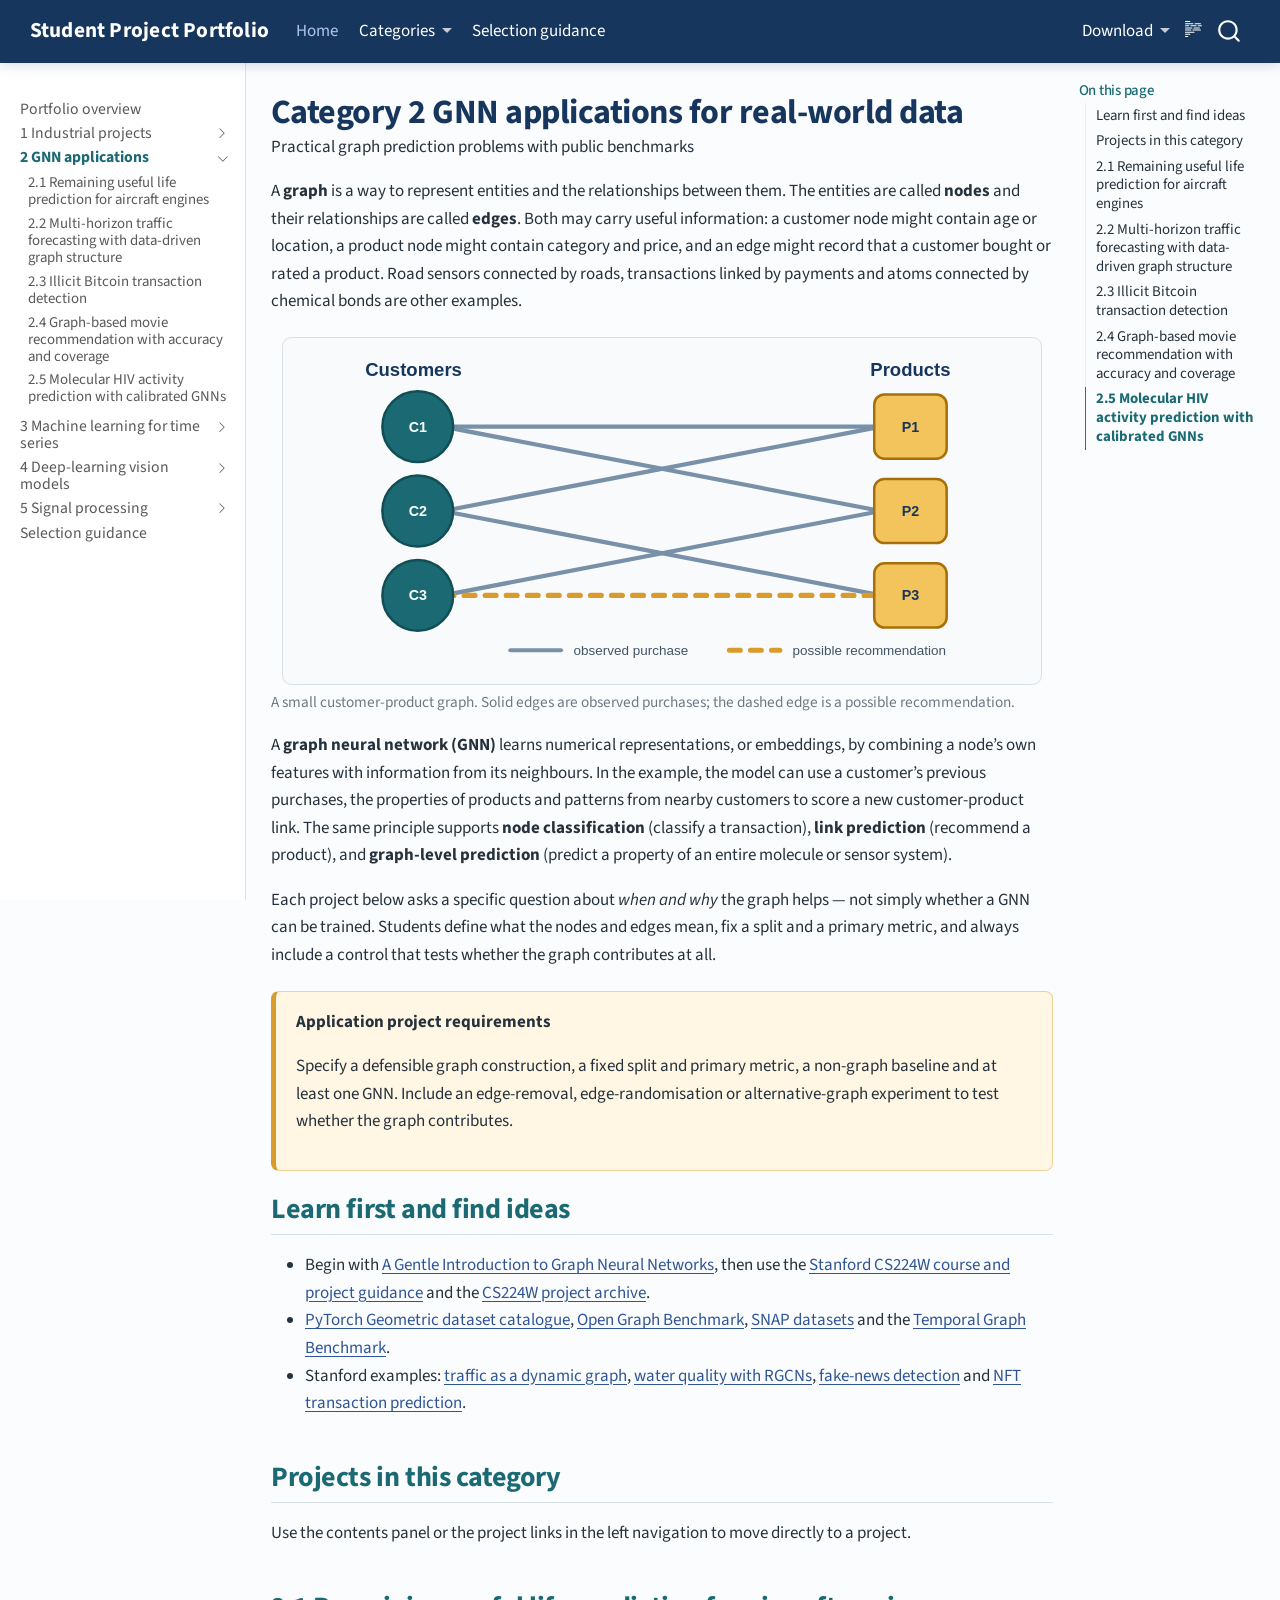
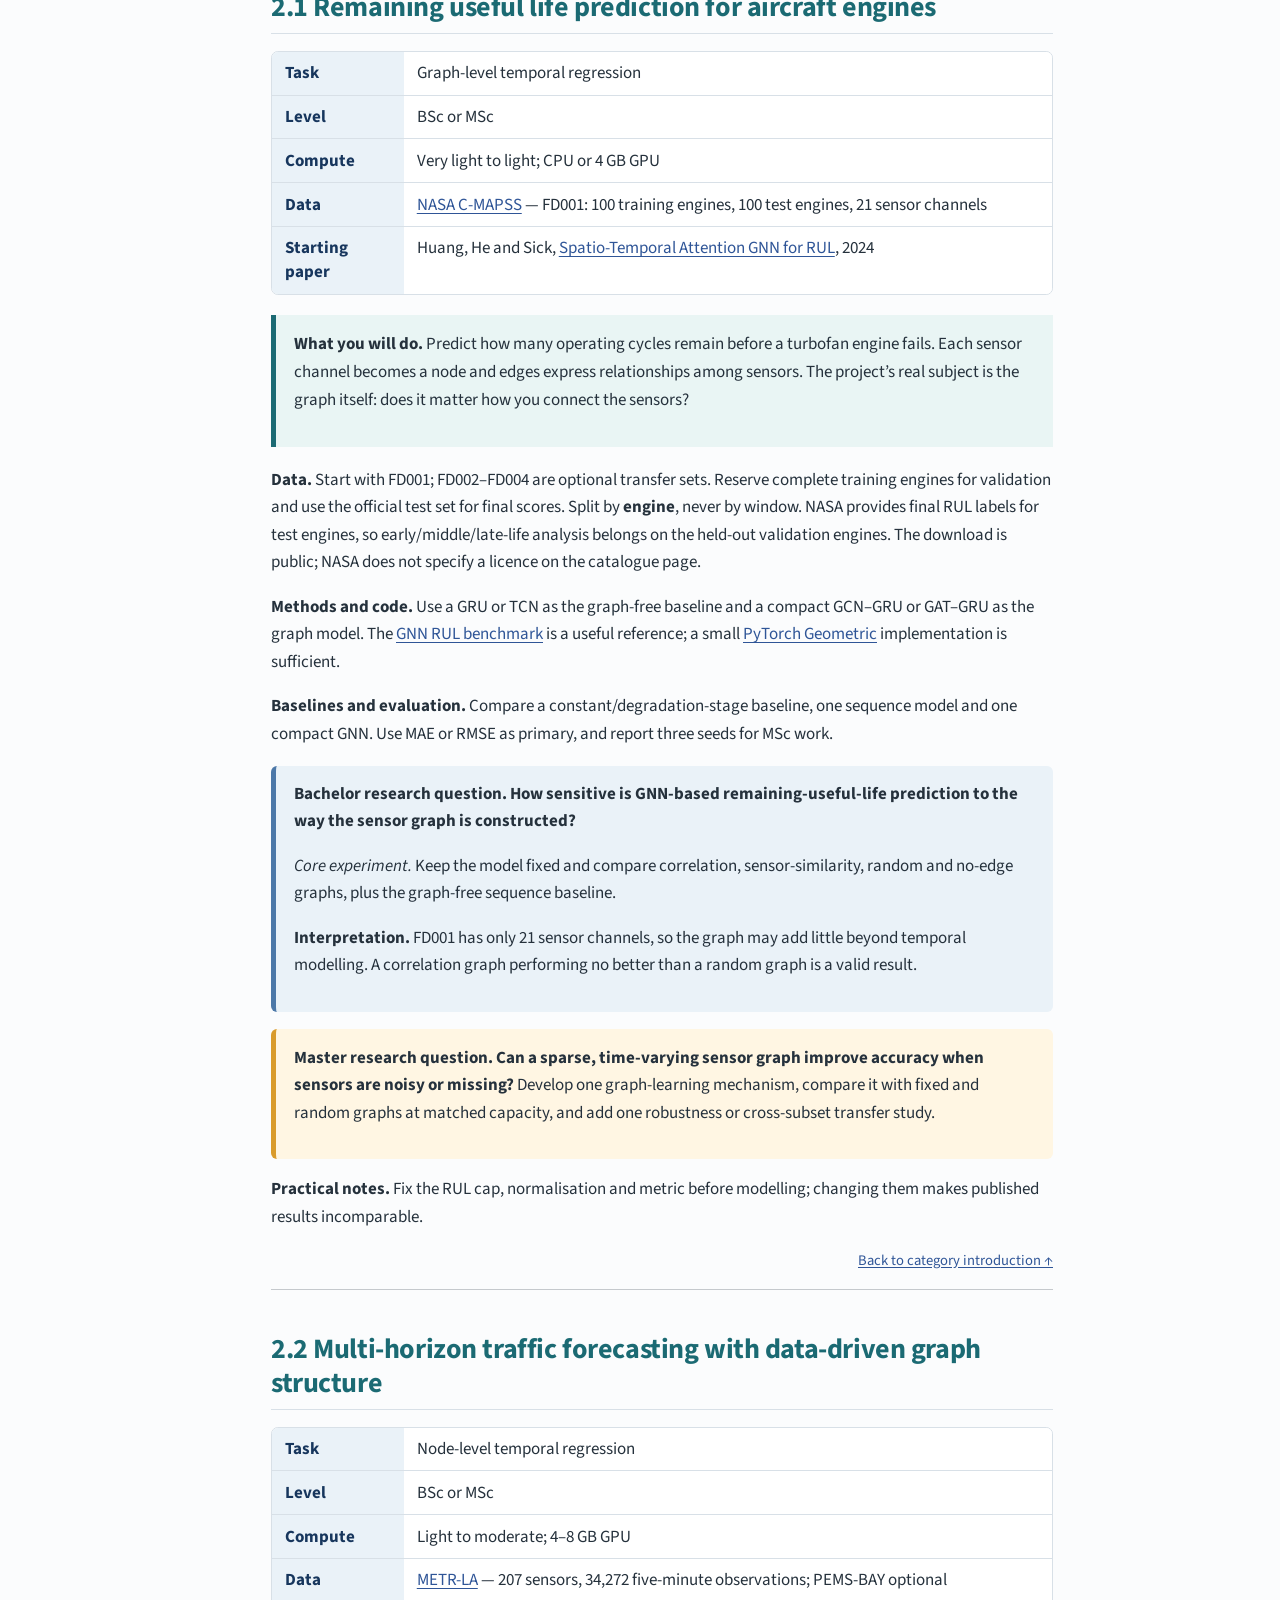
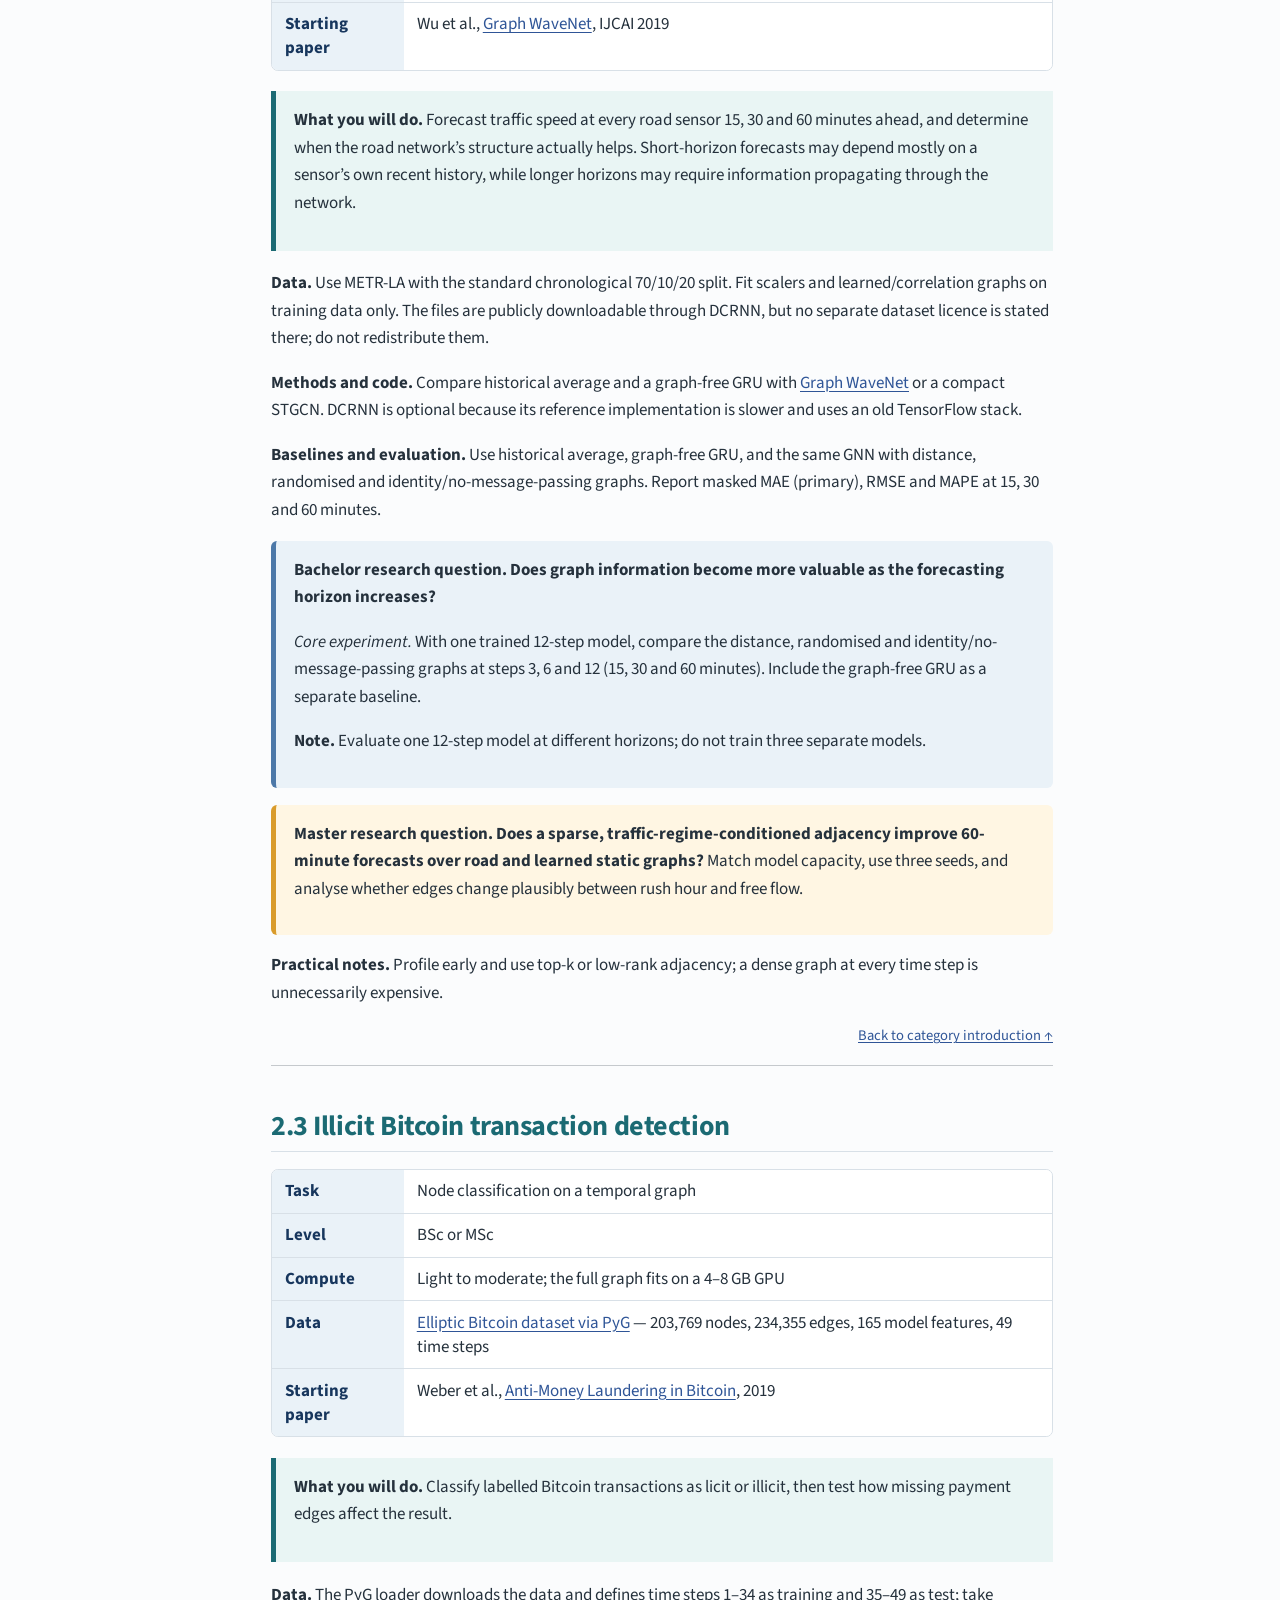
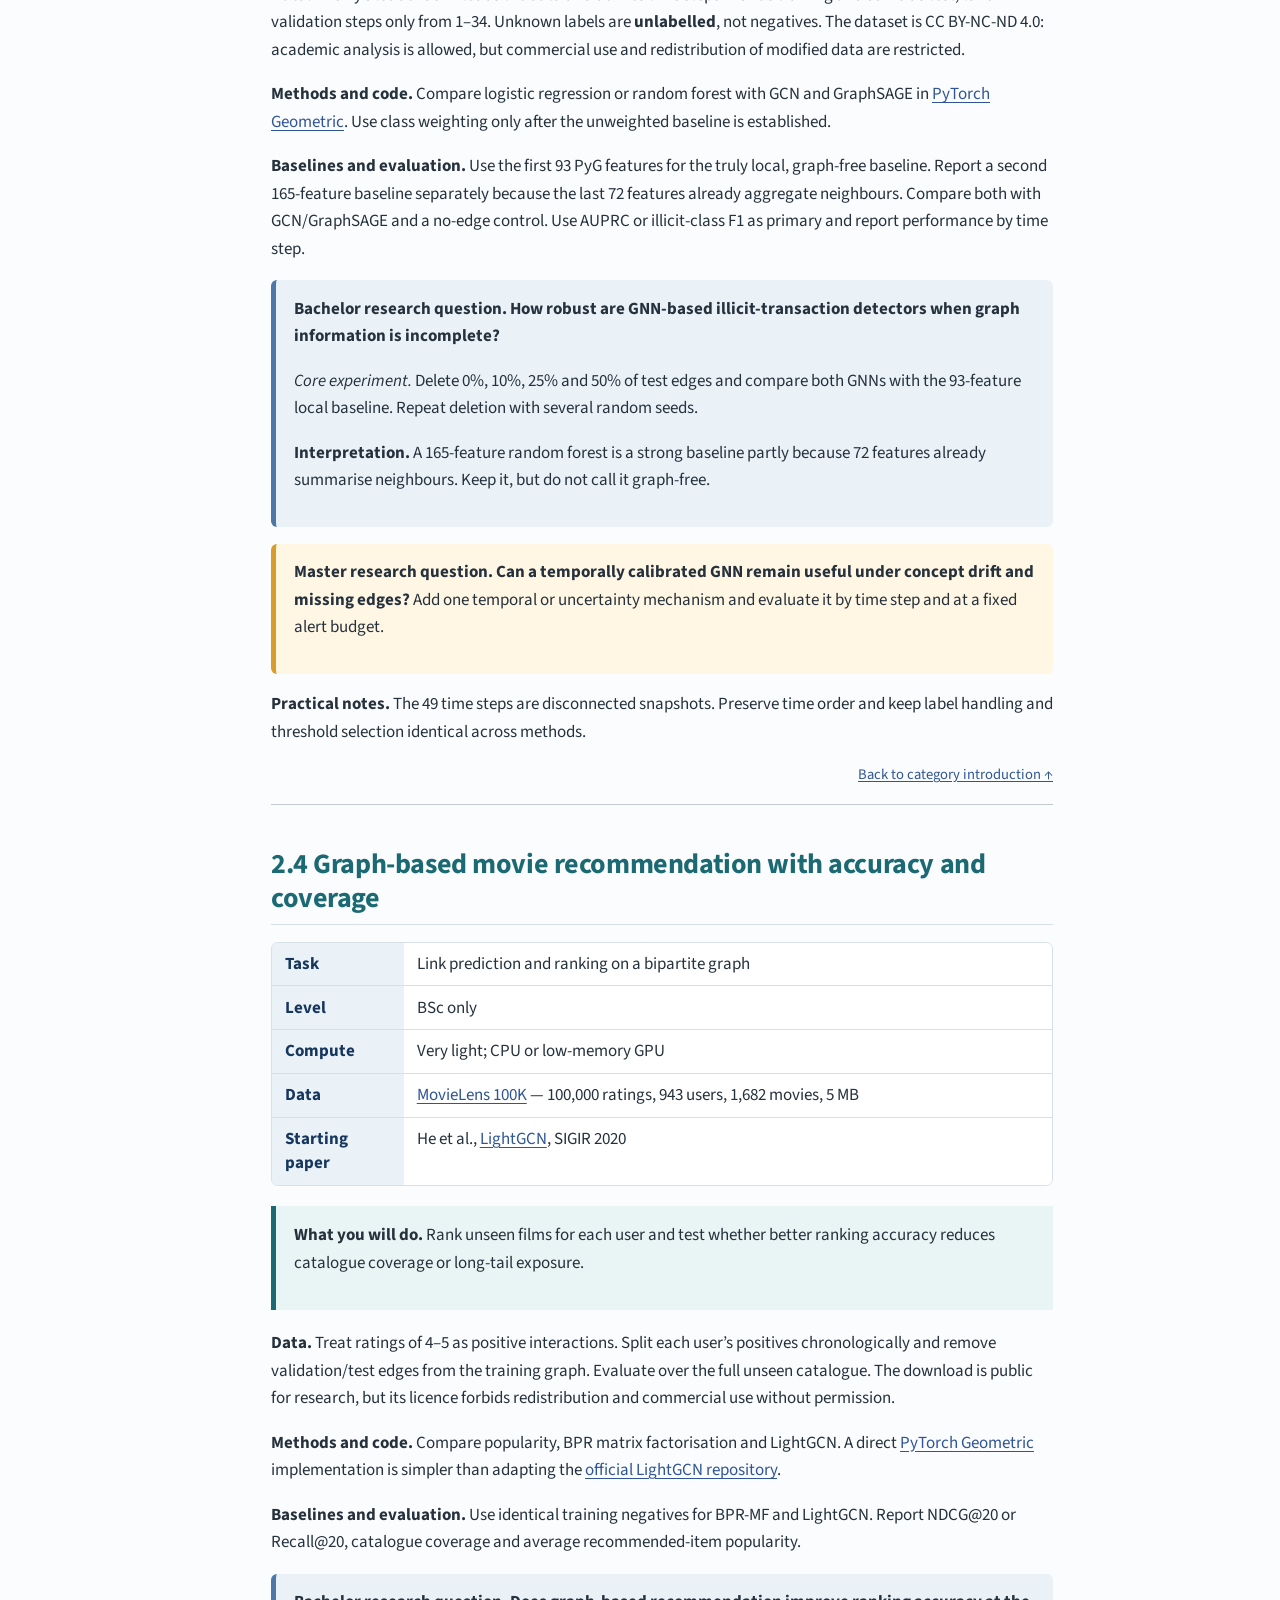
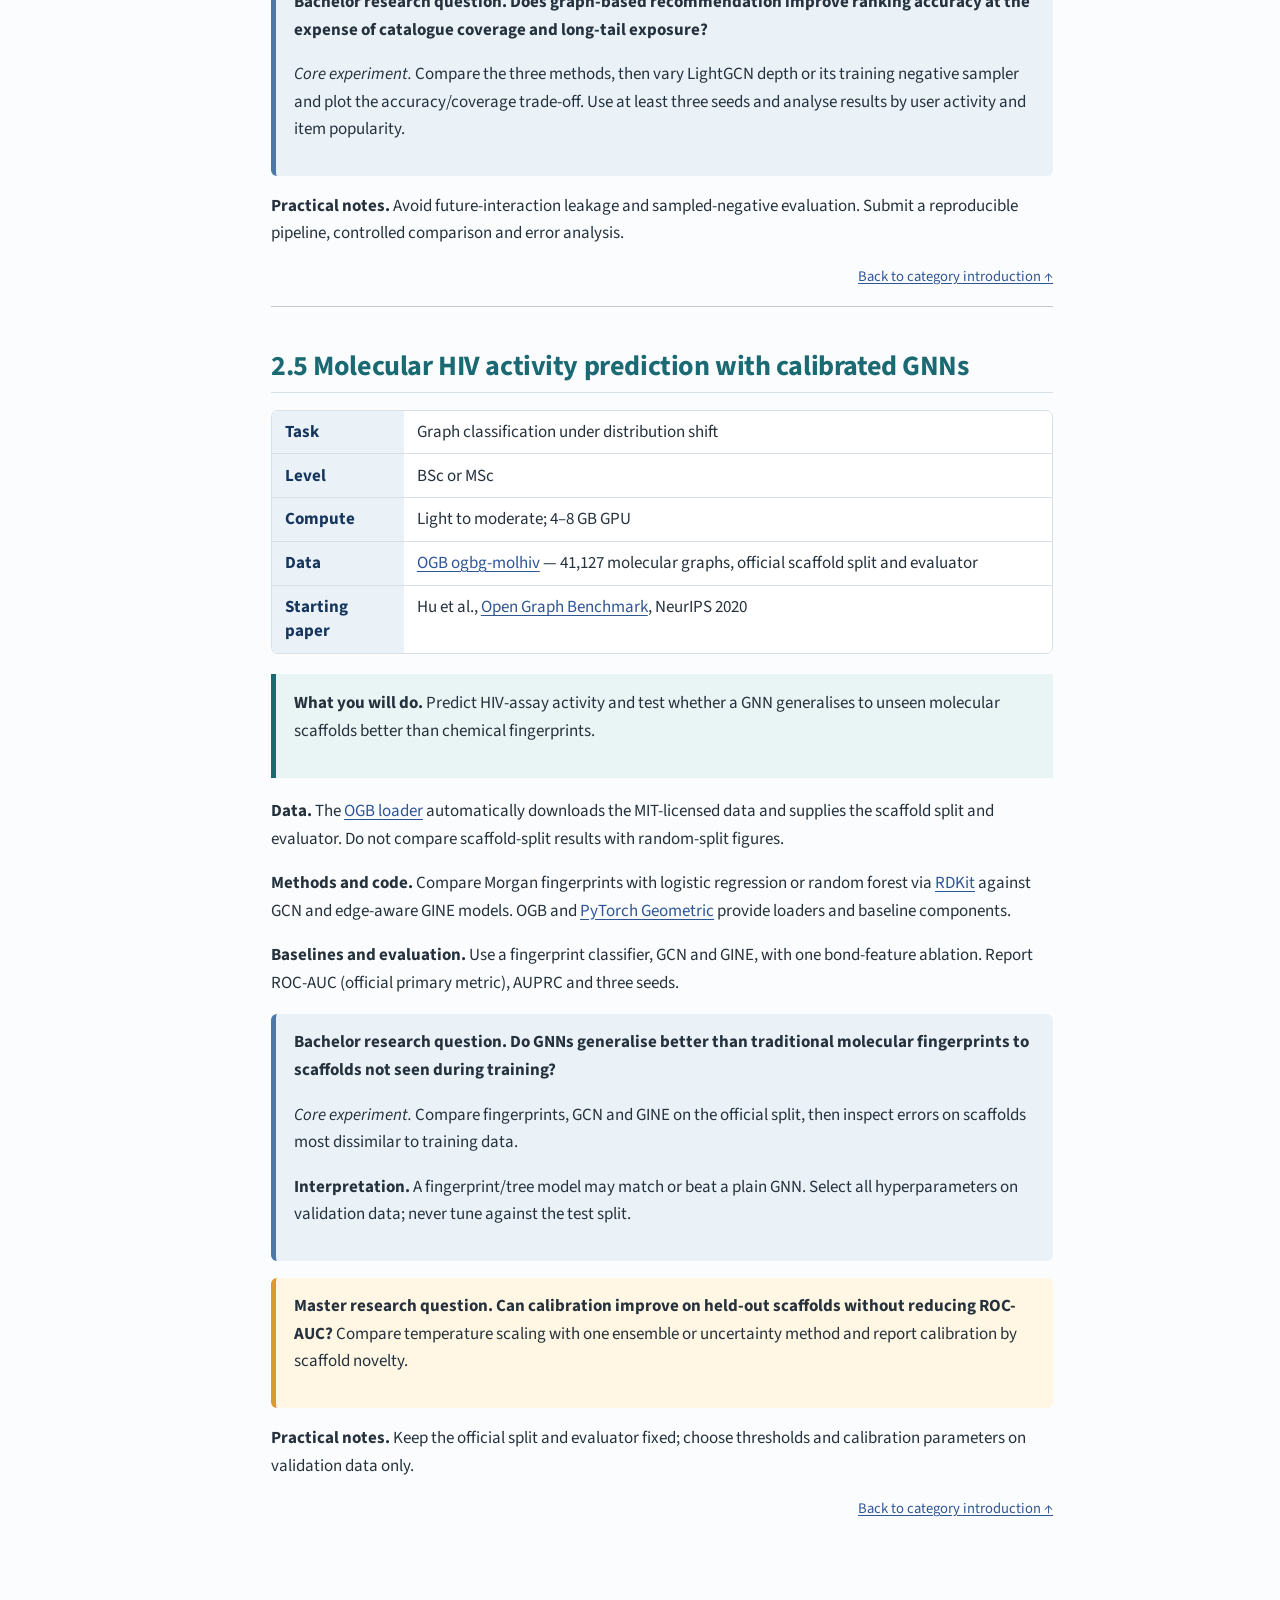
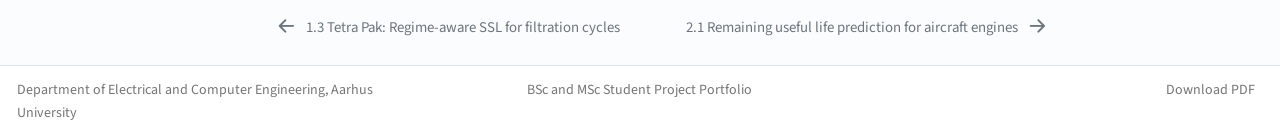
==== commit 1ea04319: "Built site for gh-pages" ====
--- a/graph-applications.html
+++ b/graph-applications.html
@@ -77,7 +77,7 @@
 <style>html{ scroll-behavior: smooth; }</style>
 
 
-<link rel="stylesheet" href="styles.css">
+<link rel="stylesheet" href="styles-v2.css">
 </head>
 
 <body class="nav-sidebar docked nav-fixed quarto-light">
--- a/styles-v2.css
+++ b/styles-v2.css
@@ -0,0 +1,293 @@
+:root {
+  --portfolio-navy: #17365d;
+  --portfolio-teal: #1b6a73;
+  --portfolio-gold: #d99b2b;
+  --portfolio-ink: #25313c;
+  --portfolio-muted: #5f6b76;
+  --portfolio-border: #d8e0e7;
+  --portfolio-blue-soft: #eaf2f8;
+  --portfolio-teal-soft: #e9f5f4;
+  --portfolio-gold-soft: #fff6e3;
+  --portfolio-green-soft: #eaf7f0;
+  --portfolio-red-soft: #fdeeee;
+}
+
+body {
+  color: var(--portfolio-ink);
+  background: #fbfcfd;
+  font-size: 1rem;
+  line-height: 1.62;
+}
+
+.navbar {
+  box-shadow: 0 2px 12px rgba(23, 54, 93, 0.18);
+}
+
+.navbar-brand,
+.navbar-title {
+  font-weight: 700;
+  letter-spacing: 0.01em;
+}
+
+h1, h2, h3 {
+  color: var(--portfolio-navy);
+  font-weight: 700;
+  letter-spacing: -0.015em;
+}
+
+h1 {
+  margin-bottom: 0.75rem;
+}
+
+h2 {
+  color: var(--portfolio-teal);
+  border-bottom: 1px solid var(--portfolio-border);
+  padding-bottom: 0.45rem;
+  margin-top: 2.5rem;
+}
+
+h3 {
+  margin-top: 1.7rem;
+}
+
+a {
+  color: #2f5597;
+  text-underline-offset: 0.16em;
+}
+
+.content {
+  padding-bottom: 3rem;
+}
+
+.hero-panel {
+  padding: 1.75rem 1.9rem;
+  margin: 0.5rem 0 2rem;
+  border: 1px solid #b8d8d4;
+  border-left: 6px solid var(--portfolio-teal);
+  border-radius: 0.55rem;
+  background: linear-gradient(135deg, #eef8f6 0%, #f8fbfd 100%);
+}
+
+.hero-panel h2 {
+  margin-top: 0;
+  border: 0;
+  color: var(--portfolio-navy);
+}
+
+.category-grid {
+  display: grid;
+  grid-template-columns: repeat(2, minmax(0, 1fr));
+  gap: 1rem;
+  margin: 1.1rem 0 2rem;
+}
+
+.category-card {
+  display: flex;
+  flex-direction: column;
+  min-height: 225px;
+  padding: 1.25rem 1.3rem;
+  border: 1px solid var(--portfolio-border);
+  border-top: 5px solid var(--portfolio-teal);
+  border-radius: 0.5rem;
+  background: #fff;
+  box-shadow: 0 3px 12px rgba(23, 54, 93, 0.07);
+}
+
+.category-card-2 { border-top-color: #4c78a8; }
+.category-card-3 { border-top-color: var(--portfolio-gold); }
+.category-card-4 { border-top-color: #765a9b; }
+.category-card-5 { border-top-color: #3f7d55; }
+
+@media (min-width: 769px) {
+  .category-card-5 {
+    grid-column: 1 / -1;
+    min-height: auto;
+  }
+}
+
+.category-card h3 {
+  margin: 0.35rem 0 0.55rem;
+  color: var(--portfolio-navy);
+}
+
+.category-card p {
+  flex-grow: 1;
+  margin-bottom: 1rem;
+  color: var(--portfolio-muted);
+}
+
+.category-card .btn {
+  align-self: flex-start;
+}
+
+.category-number {
+  color: var(--portfolio-teal);
+  font-size: 0.82rem;
+  font-weight: 700;
+  letter-spacing: 0.055em;
+  text-transform: uppercase;
+}
+
+.graph-example {
+  display: block;
+  width: min(100%, 760px);
+  margin: 1.25rem auto 0.35rem;
+  border: 1px solid var(--portfolio-border);
+  border-radius: 0.55rem;
+  background: #f8fafc;
+}
+
+.category-callout,
+.leakage-callout {
+  border-radius: 0.45rem;
+  padding: 1rem 1.15rem;
+  margin: 1.25rem 0;
+}
+
+.category-callout {
+  border: 1px solid #ecd294;
+  border-left: 5px solid var(--portfolio-gold);
+  background: var(--portfolio-gold-soft);
+}
+
+.leakage-callout {
+  border: 1px solid #efc1c1;
+  border-left: 5px solid #b44c4c;
+  background: var(--portfolio-red-soft);
+}
+
+.project-meta {
+  width: 100%;
+  border: 1px solid var(--portfolio-border);
+  border-radius: 0.4rem;
+  overflow: hidden;
+  margin: 1rem 0 1.2rem;
+  line-height: 1.42;
+}
+
+.project-meta > p {
+  display: grid;
+  grid-template-columns: 132px minmax(0, 1fr);
+  width: 100%;
+  margin: 0;
+  padding: 0;
+  align-items: stretch;
+}
+
+.project-meta > p > span {
+  padding: 0.55rem 0.75rem;
+  border-bottom: 1px solid var(--portfolio-border);
+  min-width: 0;
+}
+
+.project-meta > p > span:nth-last-child(-n+2) {
+  border-bottom: 0;
+}
+
+.meta-label {
+  background: var(--portfolio-blue-soft);
+  color: var(--portfolio-navy);
+  font-weight: 700;
+}
+
+.meta-value {
+  background: #fff;
+  overflow-wrap: anywhere;
+}
+
+.industry-project-figure {
+  display: block;
+  width: min(100%, 720px);
+  height: auto;
+  margin: 1.25rem auto 1.4rem;
+  border: 1px solid var(--portfolio-border);
+  border-radius: 0.55rem;
+  box-shadow: 0 3px 12px rgba(23, 54, 93, 0.08);
+}
+
+.project-intro {
+  padding: 0.95rem 1.05rem;
+  border-left: 5px solid var(--portfolio-teal);
+  background: var(--portfolio-teal-soft);
+  margin: 1rem 0 1.15rem;
+}
+
+.scope {
+  padding: 0.9rem 1.05rem;
+  border-radius: 0.35rem;
+  margin: 1rem 0;
+}
+
+.scope-bsc {
+  border-left: 5px solid #4c78a8;
+  background: var(--portfolio-blue-soft);
+}
+
+.scope-msc {
+  border-left: 5px solid var(--portfolio-gold);
+  background: var(--portfolio-gold-soft);
+}
+
+.project-back {
+  text-align: right;
+  font-size: 0.86rem;
+  color: var(--portfolio-muted);
+  margin-top: 1rem;
+}
+
+table {
+  width: 100%;
+  border-color: var(--portfolio-border) !important;
+  font-size: 0.94rem;
+}
+
+thead th {
+  background: var(--portfolio-navy) !important;
+  color: white !important;
+  border-color: var(--portfolio-navy) !important;
+}
+
+tbody tr:nth-child(even) {
+  background: #f4f6f8;
+}
+
+.sidebar nav[role="doc-toc"] ul > li > a.active,
+.sidebar-item-container .active {
+  color: var(--portfolio-teal) !important;
+  font-weight: 700;
+}
+
+#quarto-sidebar {
+  border-right: 1px solid #edf0f3;
+}
+
+#TOC {
+  font-size: 0.88rem;
+}
+
+.page-footer {
+  color: var(--portfolio-muted);
+  font-size: 0.86rem;
+}
+
+@media (max-width: 768px) {
+  body { font-size: 0.97rem; }
+  .hero-panel { padding: 1.2rem; }
+  .category-grid { grid-template-columns: 1fr; }
+  .category-card { min-height: auto; }
+  .project-meta > p { grid-template-columns: 1fr; }
+  .project-meta > p > span { border-bottom: 0 !important; }
+  .project-meta > p > .meta-value { border-bottom: 1px solid var(--portfolio-border) !important; }
+  .project-meta > p > span:last-child { border-bottom: 0 !important; }
+  .meta-label { padding-bottom: 0.25rem !important; }
+  .meta-value { padding-top: 0.4rem !important; }
+  .industry-project-figure { width: 100%; margin: 1rem auto 1.2rem; }
+  table { font-size: 0.84rem; }
+}
+
+@media print {
+  .navbar, #quarto-sidebar, #TOC, .page-navigation, .project-back { display: none !important; }
+  body { background: white; }
+  .page-columns { display: block; }
+  main { max-width: none !important; }
+}
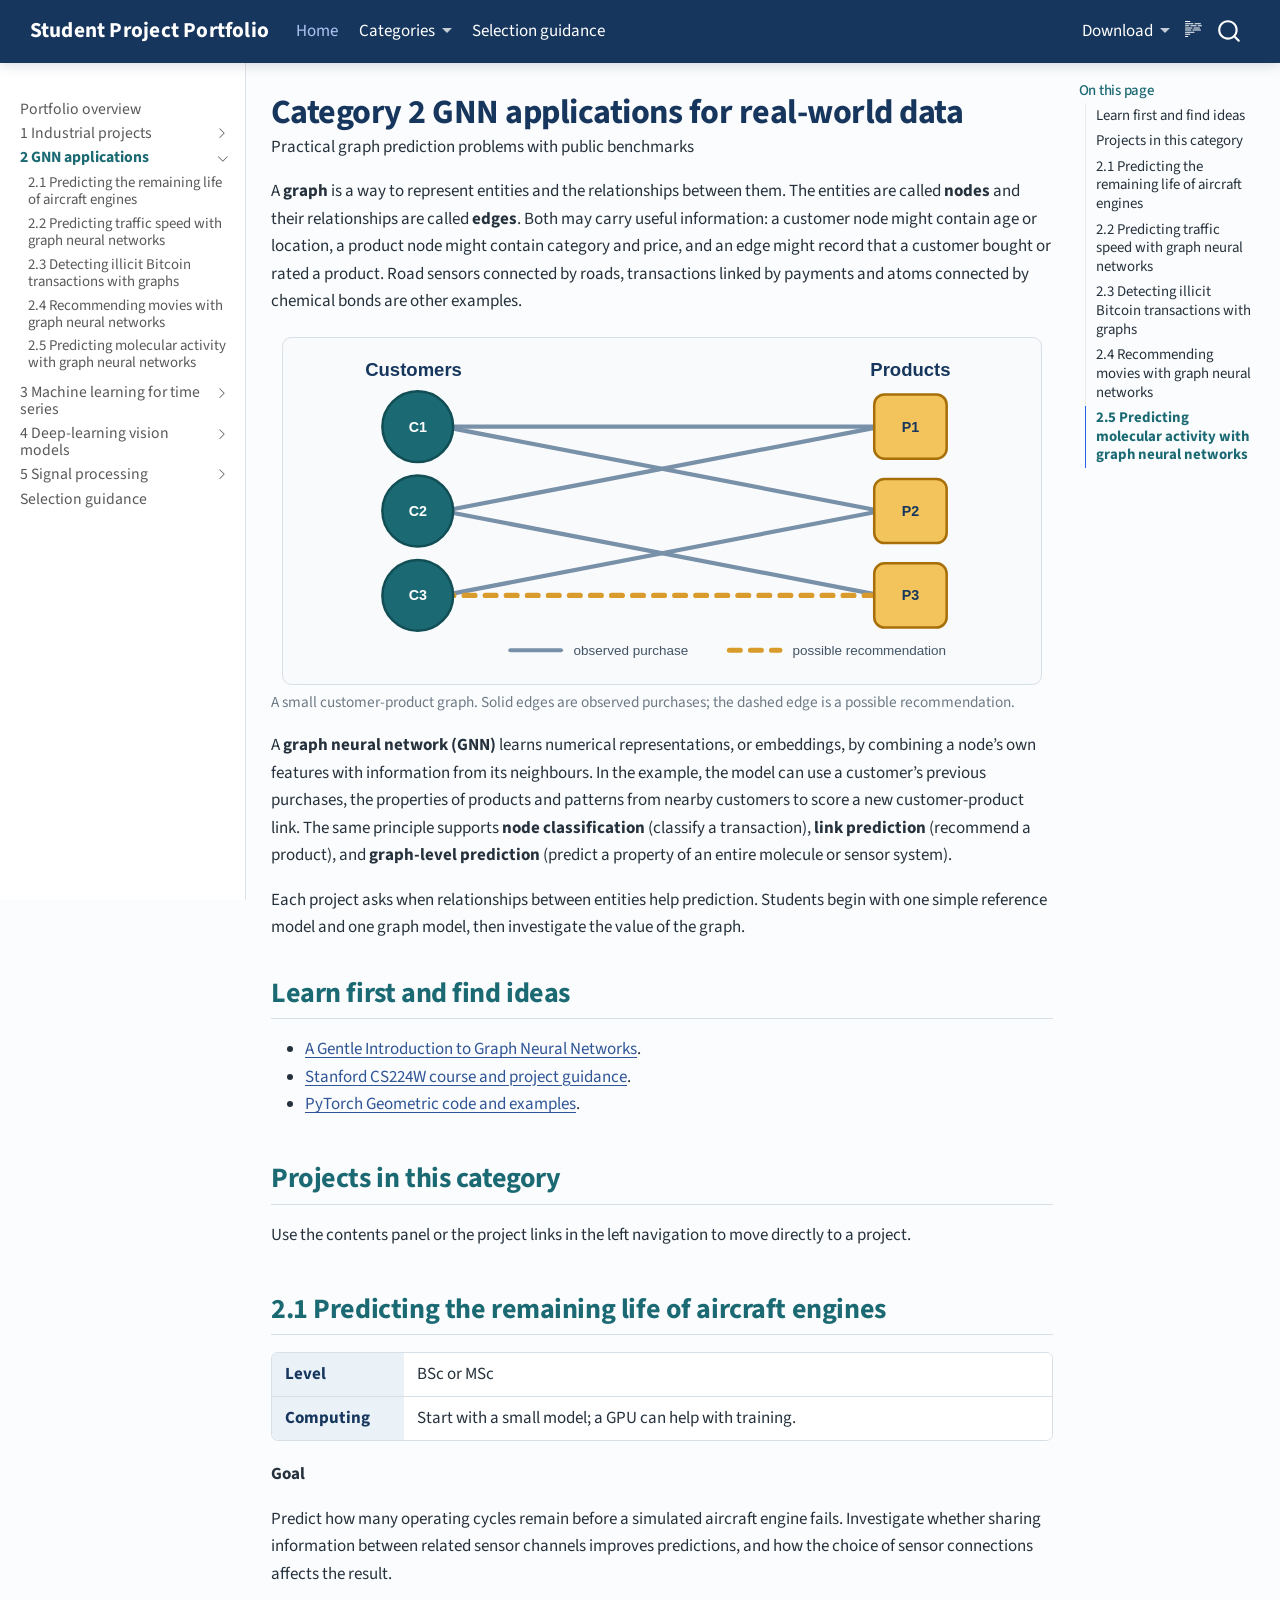
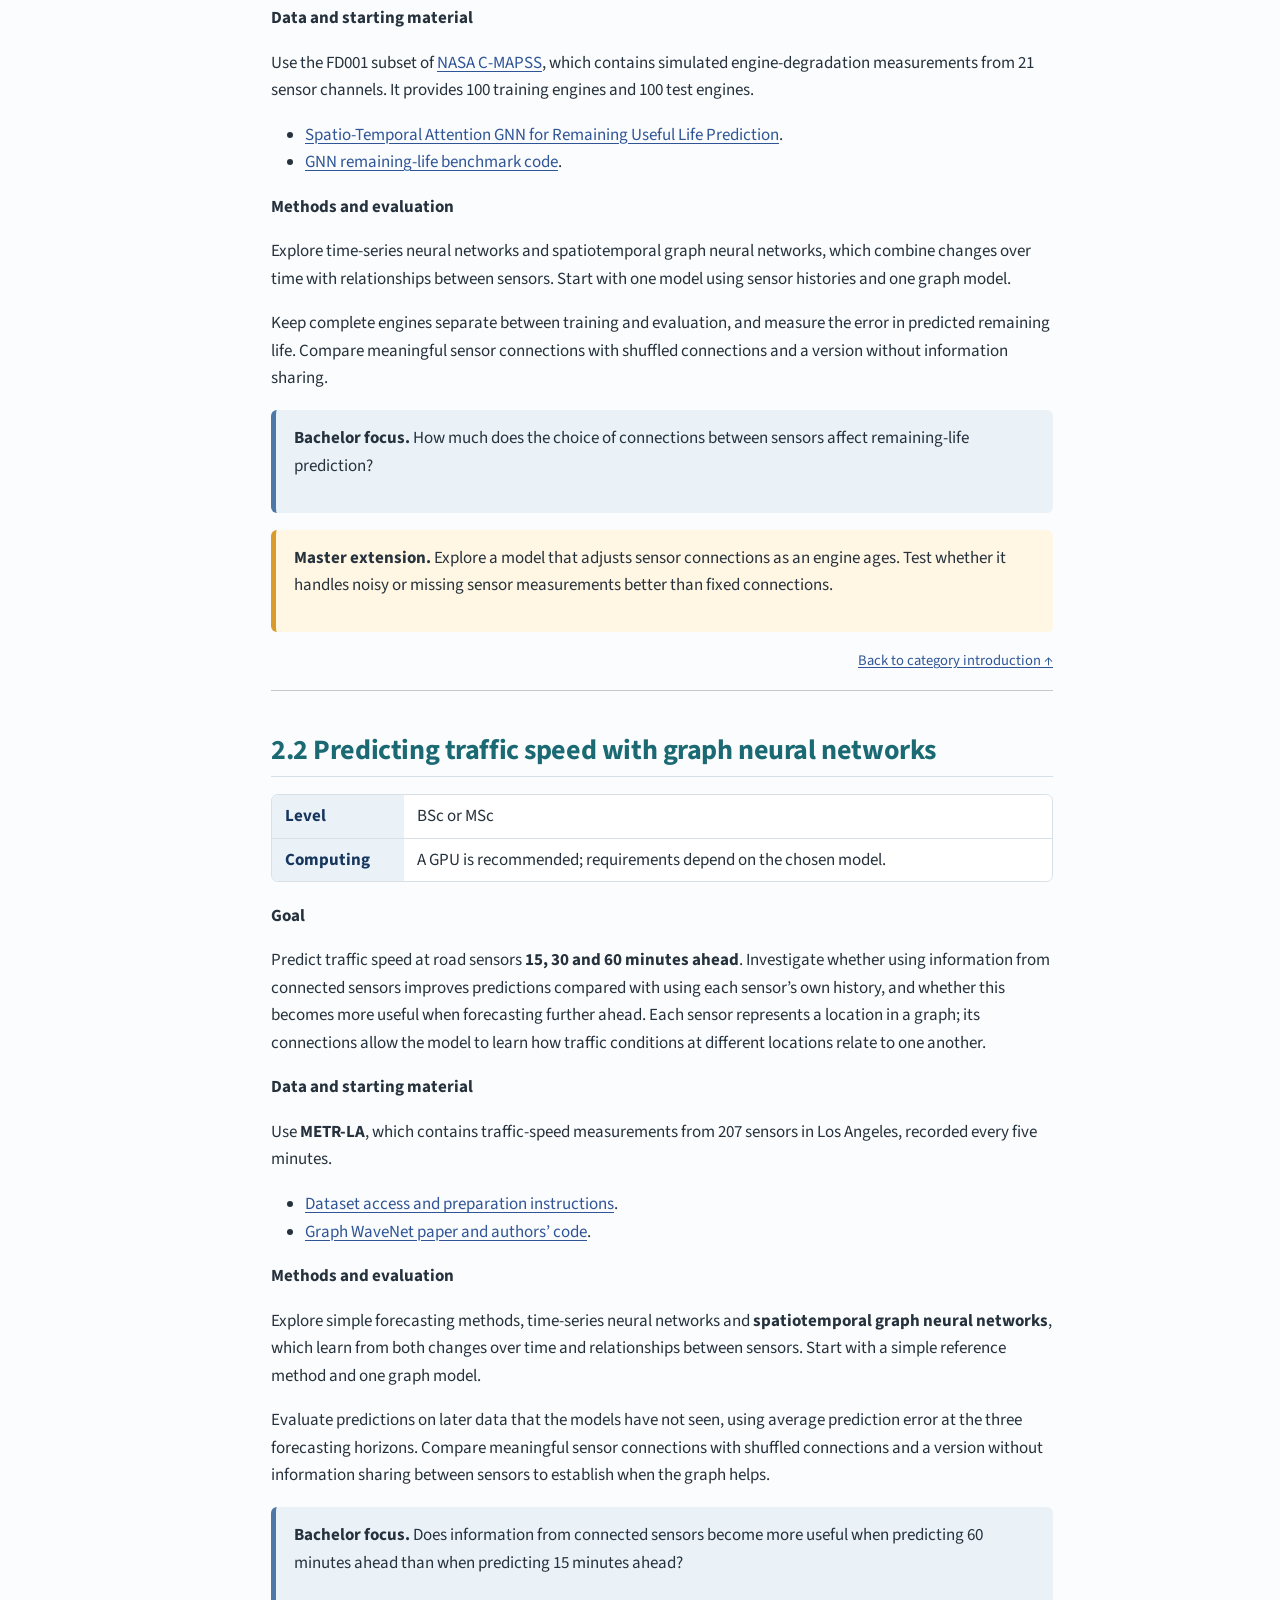
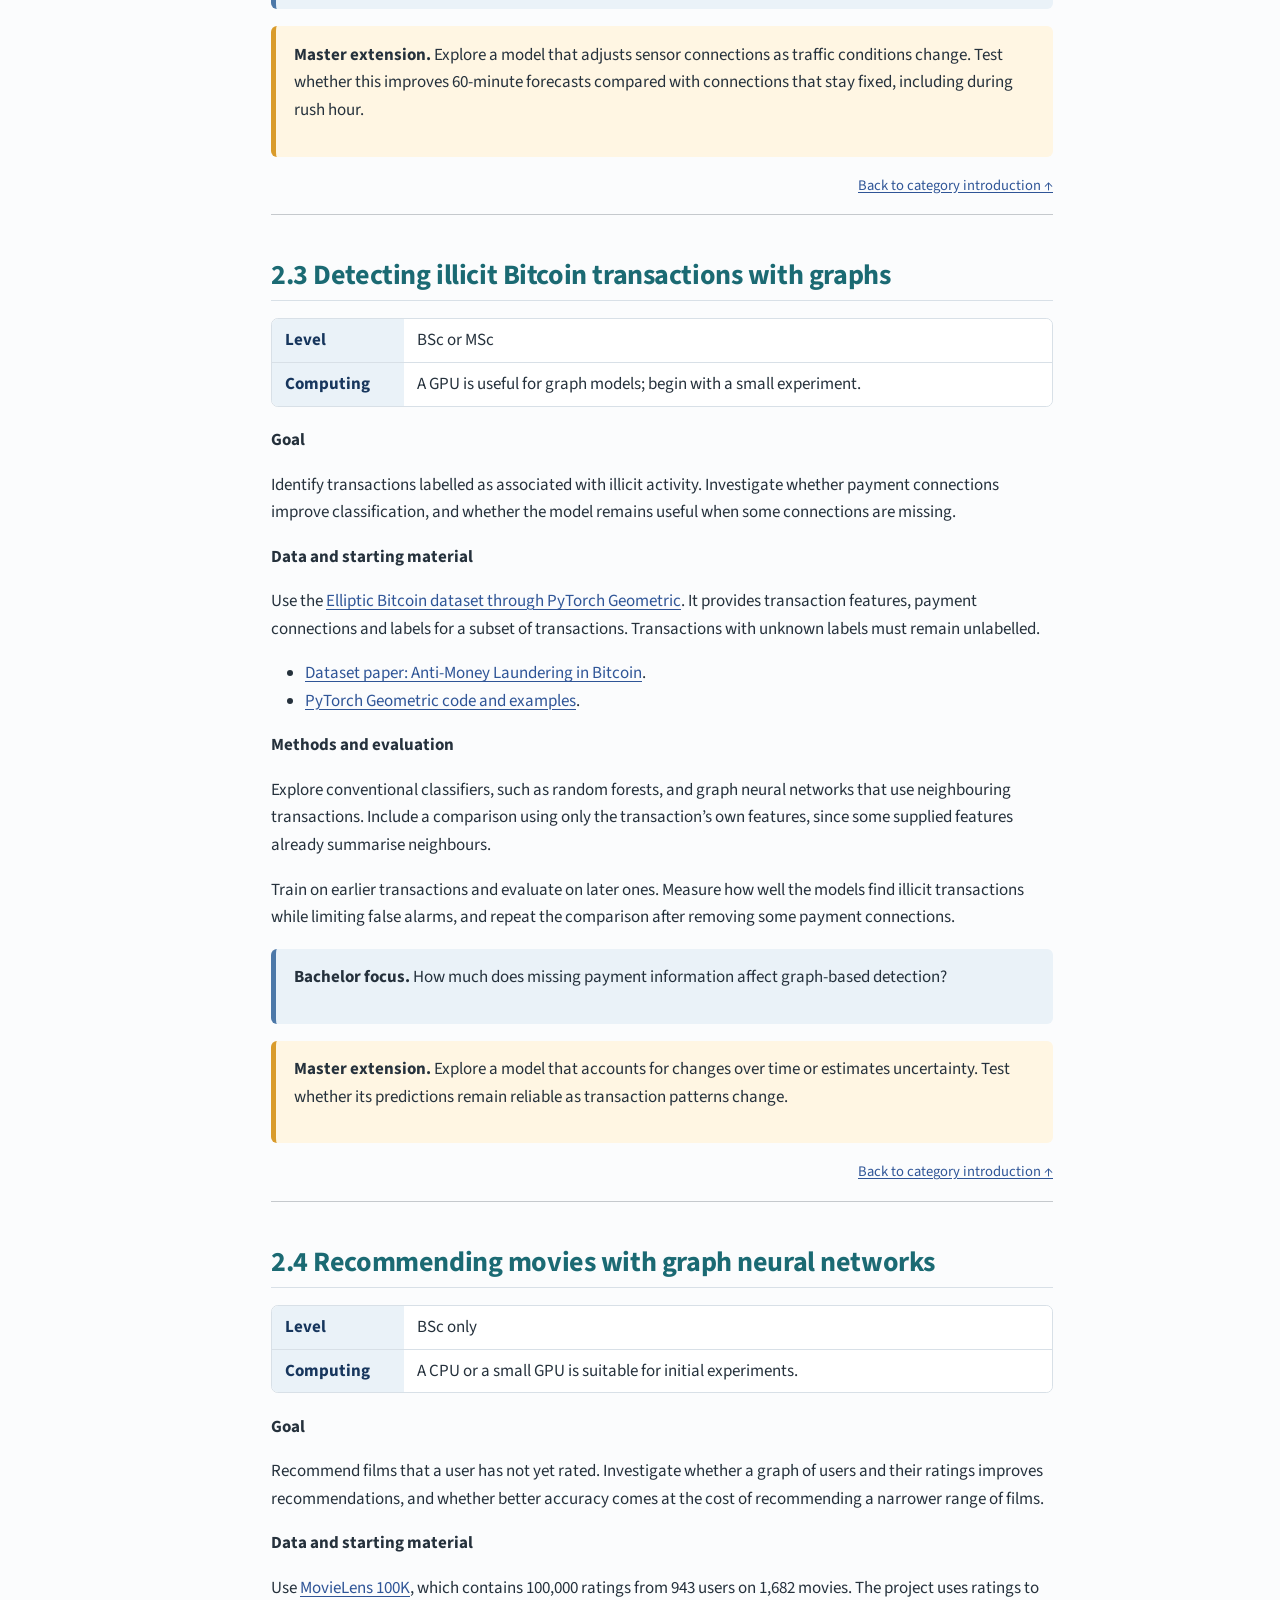
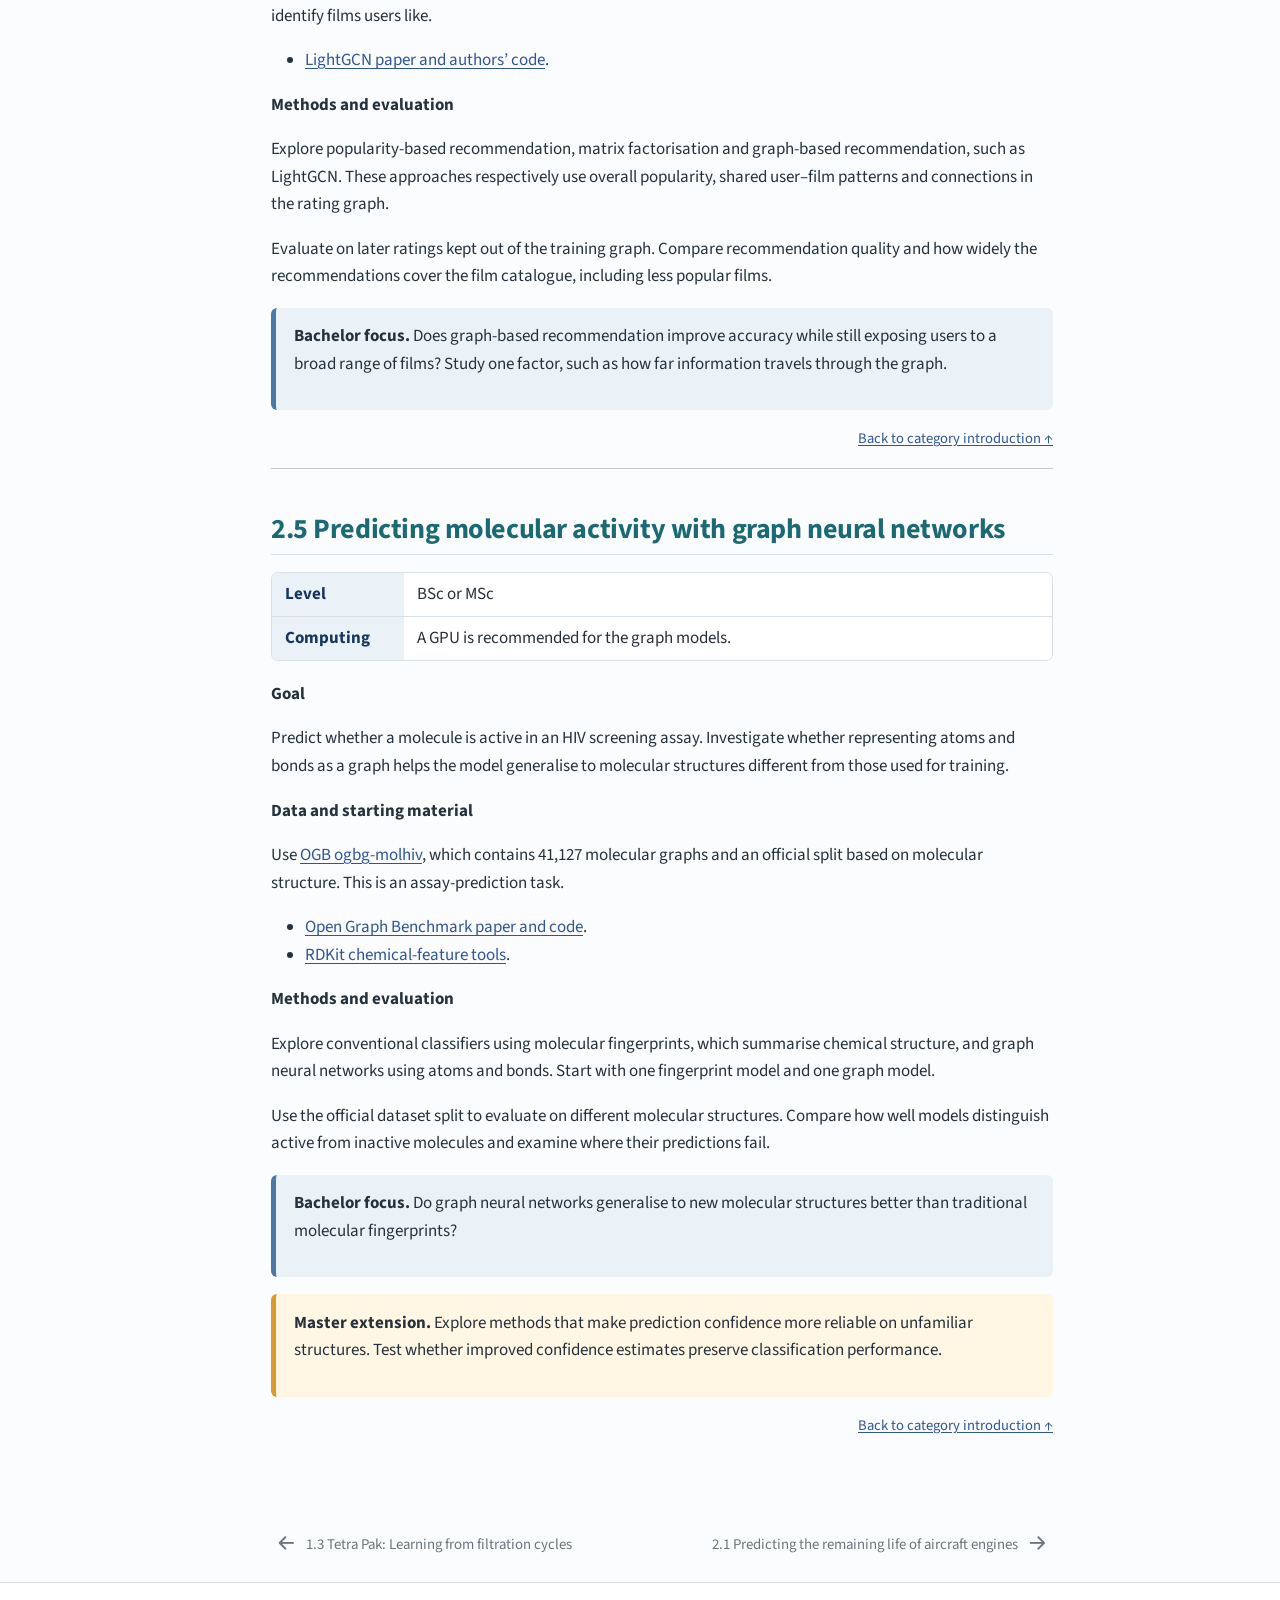
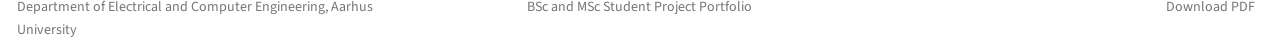
==== commit 045cc27e: "Built site for gh-pages" ====
--- a/graph-applications.html
+++ b/graph-applications.html
@@ -47,7 +47,7 @@
 <link href="site_libs/quarto-html/quarto-syntax-highlighting-64a204ab8560d761af7679ceaba22944.css" rel="stylesheet" id="quarto-text-highlighting-styles">
 <script src="site_libs/bootstrap/bootstrap.min.js"></script>
 <link href="site_libs/bootstrap/bootstrap-icons.css" rel="stylesheet">
-<link href="site_libs/bootstrap/bootstrap-39c717108b776a898f5d70376bb6b5a7.min.css" rel="stylesheet" append-hash="true" id="quarto-bootstrap" data-mode="light">
+<link href="site_libs/bootstrap/bootstrap-9dd9667f83883a06eff2f7aa27cd58d6.min.css" rel="stylesheet" append-hash="true" id="quarto-bootstrap" data-mode="light">
 <script id="quarto-search-options" type="application/json">{
   "location": "navbar",
   "copy-button": false,
@@ -201,13 +201,13 @@
           <li class="sidebar-item">
   <div class="sidebar-item-container"> 
   <a href="./industry-partner-projects.html#project-1-2" class="sidebar-item-text sidebar-link">
- <span class="menu-text">1.2 Siemens Gamesa: Inferring drivetrain configuration and kinematics</span></a>
+ <span class="menu-text">1.2 Siemens Gamesa: Probabilistic drivetrain configuration and kinematics</span></a>
   </div>
 </li>
           <li class="sidebar-item">
   <div class="sidebar-item-container"> 
   <a href="./industry-partner-projects.html#project-1-3" class="sidebar-item-text sidebar-link">
- <span class="menu-text">1.3 Tetra Pak: Regime-aware SSL for filtration cycles</span></a>
+ <span class="menu-text">1.3 Tetra Pak: Learning from filtration cycles</span></a>
   </div>
 </li>
       </ul>
@@ -224,31 +224,31 @@
           <li class="sidebar-item">
   <div class="sidebar-item-container"> 
   <a href="./graph-applications.html#project-2-1" class="sidebar-item-text sidebar-link">
- <span class="menu-text">2.1 Remaining useful life prediction for aircraft engines</span></a>
+ <span class="menu-text">2.1 Predicting the remaining life of aircraft engines</span></a>
   </div>
 </li>
           <li class="sidebar-item">
   <div class="sidebar-item-container"> 
   <a href="./graph-applications.html#project-2-2" class="sidebar-item-text sidebar-link">
- <span class="menu-text">2.2 Multi-horizon traffic forecasting with data-driven graph structure</span></a>
+ <span class="menu-text">2.2 Predicting traffic speed with graph neural networks</span></a>
   </div>
 </li>
           <li class="sidebar-item">
   <div class="sidebar-item-container"> 
   <a href="./graph-applications.html#project-2-3" class="sidebar-item-text sidebar-link">
- <span class="menu-text">2.3 Illicit Bitcoin transaction detection</span></a>
+ <span class="menu-text">2.3 Detecting illicit Bitcoin transactions with graphs</span></a>
   </div>
 </li>
           <li class="sidebar-item">
   <div class="sidebar-item-container"> 
   <a href="./graph-applications.html#project-2-4" class="sidebar-item-text sidebar-link">
- <span class="menu-text">2.4 Graph-based movie recommendation with accuracy and coverage</span></a>
+ <span class="menu-text">2.4 Recommending movies with graph neural networks</span></a>
   </div>
 </li>
           <li class="sidebar-item">
   <div class="sidebar-item-container"> 
   <a href="./graph-applications.html#project-2-5" class="sidebar-item-text sidebar-link">
- <span class="menu-text">2.5 Molecular HIV activity prediction with calibrated GNNs</span></a>
+ <span class="menu-text">2.5 Predicting molecular activity with graph neural networks</span></a>
   </div>
 </li>
       </ul>
@@ -265,43 +265,43 @@
           <li class="sidebar-item">
   <div class="sidebar-item-container"> 
   <a href="./time-series-ssl.html#project-3-1" class="sidebar-item-text sidebar-link">
- <span class="menu-text">3.1 Contrastive learning for wearable activity recognition</span></a>
+ <span class="menu-text">3.1 Recognising activities from wearable sensor data</span></a>
   </div>
 </li>
           <li class="sidebar-item">
   <div class="sidebar-item-container"> 
   <a href="./time-series-ssl.html#project-3-2" class="sidebar-item-text sidebar-link">
- <span class="menu-text">3.2 Lead-aware masked learning for 12-lead ECG</span></a>
+ <span class="menu-text">3.2 Learning from ECG recordings with fewer labels or leads</span></a>
   </div>
 </li>
           <li class="sidebar-item">
   <div class="sidebar-item-container"> 
   <a href="./time-series-ssl.html#project-3-3" class="sidebar-item-text sidebar-link">
- <span class="menu-text">3.3 Self-supervised forecasting representations for energy series</span></a>
+ <span class="menu-text">3.3 Transferring learned representations between energy time series</span></a>
   </div>
 </li>
           <li class="sidebar-item">
   <div class="sidebar-item-container"> 
   <a href="./time-series-ssl.html#project-3-4" class="sidebar-item-text sidebar-link">
- <span class="menu-text">3.4 Self-supervised learning on heat-pump smart-meter data</span></a>
+ <span class="menu-text">3.4 Learning heat-pump behaviour from smart-meter data</span></a>
   </div>
 </li>
           <li class="sidebar-item">
   <div class="sidebar-item-container"> 
   <a href="./time-series-ssl.html#project-3-5" class="sidebar-item-text sidebar-link">
- <span class="menu-text">3.5 Graph self-supervised learning from vibration signals</span></a>
+ <span class="menu-text">3.5 Learning from graphs built from bearing vibration signals</span></a>
   </div>
 </li>
           <li class="sidebar-item">
   <div class="sidebar-item-container"> 
   <a href="./time-series-ssl.html#project-3-6" class="sidebar-item-text sidebar-link">
- <span class="menu-text">3.6 Time–frequency contrastive Mamba for bearing diagnosis</span></a>
+ <span class="menu-text">3.6 Learning bearing faults with time–frequency models and Mamba</span></a>
   </div>
 </li>
           <li class="sidebar-item">
   <div class="sidebar-item-container"> 
   <a href="./time-series-ssl.html#project-3-7" class="sidebar-item-text sidebar-link">
- <span class="menu-text">3.7 Correlation-graph Mamba for multivariate forecasting</span></a>
+ <span class="menu-text">3.7 Using relationships between signals to improve Mamba forecasts</span></a>
   </div>
 </li>
       </ul>
@@ -318,7 +318,13 @@
           <li class="sidebar-item">
   <div class="sidebar-item-container"> 
   <a href="./vision-foundation-models.html#project-4-1" class="sidebar-item-text sidebar-link">
- <span class="menu-text">4.1 Adapting DINO backbones for industrial anomaly detection</span></a>
+ <span class="menu-text">4.1 Adapting DINO vision models for specialised image analysis</span></a>
+  </div>
+</li>
+          <li class="sidebar-item">
+  <div class="sidebar-item-container"> 
+  <a href="./vision-foundation-models.html#project-4-3" class="sidebar-item-text sidebar-link">
+ <span class="menu-text">4.3 Federated learning for medical-image denoising</span></a>
   </div>
 </li>
       </ul>
@@ -335,7 +341,7 @@
           <li class="sidebar-item">
   <div class="sidebar-item-container"> 
   <a href="./signal-processing.html#project-5-1" class="sidebar-item-text sidebar-link">
- <span class="menu-text">5.1 Deep-unfolded multivariate VMD for correlated multichannel signals</span></a>
+ <span class="menu-text">5.1 Learning to separate noisy multichannel signals</span></a>
   </div>
 </li>
       </ul>
@@ -358,11 +364,11 @@
   <ul class="collapse">
   <li><a href="#learn-first-and-find-ideas" id="toc-learn-first-and-find-ideas" class="nav-link active" data-scroll-target="#learn-first-and-find-ideas">Learn first and find ideas</a></li>
   <li><a href="#projects-in-this-category" id="toc-projects-in-this-category" class="nav-link" data-scroll-target="#projects-in-this-category">Projects in this category</a></li>
-  <li><a href="#project-2-1" id="toc-project-2-1" class="nav-link" data-scroll-target="#project-2-1">2.1 Remaining useful life prediction for aircraft engines</a></li>
-  <li><a href="#project-2-2" id="toc-project-2-2" class="nav-link" data-scroll-target="#project-2-2">2.2 Multi-horizon traffic forecasting with data-driven graph structure</a></li>
-  <li><a href="#project-2-3" id="toc-project-2-3" class="nav-link" data-scroll-target="#project-2-3">2.3 Illicit Bitcoin transaction detection</a></li>
-  <li><a href="#project-2-4" id="toc-project-2-4" class="nav-link" data-scroll-target="#project-2-4">2.4 Graph-based movie recommendation with accuracy and coverage</a></li>
-  <li><a href="#project-2-5" id="toc-project-2-5" class="nav-link" data-scroll-target="#project-2-5">2.5 Molecular HIV activity prediction with calibrated GNNs</a></li>
+  <li><a href="#project-2-1" id="toc-project-2-1" class="nav-link" data-scroll-target="#project-2-1">2.1 Predicting the remaining life of aircraft engines</a></li>
+  <li><a href="#project-2-2" id="toc-project-2-2" class="nav-link" data-scroll-target="#project-2-2">2.2 Predicting traffic speed with graph neural networks</a></li>
+  <li><a href="#project-2-3" id="toc-project-2-3" class="nav-link" data-scroll-target="#project-2-3">2.3 Detecting illicit Bitcoin transactions with graphs</a></li>
+  <li><a href="#project-2-4" id="toc-project-2-4" class="nav-link" data-scroll-target="#project-2-4">2.4 Recommending movies with graph neural networks</a></li>
+  <li><a href="#project-2-5" id="toc-project-2-5" class="nav-link" data-scroll-target="#project-2-5">2.5 Predicting molecular activity with graph neural networks</a></li>
   </ul>
 </nav>
     </div>
@@ -402,17 +408,13 @@
 </figure>
 </div>
 <p>A <strong>graph neural network (GNN)</strong> learns numerical representations, or embeddings, by combining a node’s own features with information from its neighbours. In the example, the model can use a customer’s previous purchases, the properties of products and patterns from nearby customers to score a new customer-product link. The same principle supports <strong>node classification</strong> (classify a transaction), <strong>link prediction</strong> (recommend a product), and <strong>graph-level prediction</strong> (predict a property of an entire molecule or sensor system).</p>
-<p>Each project below asks a specific question about <em>when and why</em> the graph helps — not simply whether a GNN can be trained. Students define what the nodes and edges mean, fix a split and a primary metric, and always include a control that tests whether the graph contributes at all.</p>
-<div class="category-callout">
-<p><strong>Application project requirements</strong></p>
-<p>Specify a defensible graph construction, a fixed split and primary metric, a non-graph baseline and at least one GNN. Include an edge-removal, edge-randomisation or alternative-graph experiment to test whether the graph contributes.</p>
-</div>
+<p>Each project asks when relationships between entities help prediction. Students begin with one simple reference model and one graph model, then investigate the value of the graph.</p>
 <section id="learn-first-and-find-ideas" class="level2">
 <h2 class="anchored" data-anchor-id="learn-first-and-find-ideas">Learn first and find ideas</h2>
 <ul>
-<li>Begin with <a href="https://distill.pub/2021/gnn-intro/">A Gentle Introduction to Graph Neural Networks</a>, then use the <a href="https://web.stanford.edu/class/cs224w/projects.html">Stanford CS224W course and project guidance</a> and the <a href="https://snap.stanford.edu/class/cs224w-2019/projects.html">CS224W project archive</a>.</li>
-<li><a href="https://pytorch-geometric.readthedocs.io/en/latest/cheatsheet/data_cheatsheet.html">PyTorch Geometric dataset catalogue</a>, <a href="https://ogb.stanford.edu/docs/home/">Open Graph Benchmark</a>, <a href="https://snap.stanford.edu/data/">SNAP datasets</a> and the <a href="https://tgb.complexdatalab.com/">Temporal Graph Benchmark</a>.</li>
-<li>Stanford examples: <a href="https://medium.com/stanford-cs224w/predicting-evolution-of-dynamic-graphs-7688eca1daf8">traffic as a dynamic graph</a>, <a href="https://medium.com/stanford-cs224w/predicting-water-quality-in-unmonitored-networks-with-rgcns-c72fdd177f0d">water quality with RGCNs</a>, <a href="https://medium.com/stanford-cs224w/are-you-for-real-cb0442af43a3">fake-news detection</a> and <a href="https://medium.com/stanford-cs224w/applying-graph-ml-techniques-to-ethereum-nft-transactions-d4bde61b02f3">NFT transaction prediction</a>.</li>
+<li><a href="https://distill.pub/2021/gnn-intro/">A Gentle Introduction to Graph Neural Networks</a>.</li>
+<li><a href="https://web.stanford.edu/class/cs224w/projects.html">Stanford CS224W course and project guidance</a>.</li>
+<li><a href="https://github.com/pyg-team/pytorch_geometric">PyTorch Geometric code and examples</a>.</li>
 </ul>
 </section>
 <section id="projects-in-this-category" class="level2">
@@ -420,121 +422,131 @@
 <p>Use the contents panel or the project links in the left navigation to move directly to a project.</p>
 </section>
 <section id="project-2-1" class="level2">
-<h2 class="anchored" data-anchor-id="project-2-1">2.1 Remaining useful life prediction for aircraft engines</h2>
+<h2 class="anchored" data-anchor-id="project-2-1">2.1 Predicting the remaining life of aircraft engines</h2>
 <div class="project-meta">
-<p><span class="meta-label">Task</span><span class="meta-value">Graph-level temporal regression</span> <span class="meta-label">Level</span><span class="meta-value">BSc or MSc</span> <span class="meta-label">Compute</span><span class="meta-value">Very light to light; CPU or 4 GB GPU</span> <span class="meta-label">Data</span><span class="meta-value"><a href="https://catalog.data.gov/dataset/cmapss-jet-engine-simulated-data">NASA C-MAPSS</a> — FD001: 100 training engines, 100 test engines, 21 sensor channels</span> <span class="meta-label">Starting paper</span><span class="meta-value">Huang, He and Sick, <a href="https://arxiv.org/abs/2401.15964">Spatio-Temporal Attention GNN for RUL</a>, 2024</span></p>
-</div>
-<div class="project-intro">
-<p><strong>What you will do.</strong> Predict how many operating cycles remain before a turbofan engine fails. Each sensor channel becomes a node and edges express relationships among sensors. The project’s real subject is the graph itself: does it matter how you connect the sensors?</p>
-</div>
-<p><strong>Data.</strong> Start with FD001; FD002–FD004 are optional transfer sets. Reserve complete training engines for validation and use the official test set for final scores. Split by <strong>engine</strong>, never by window. NASA provides final RUL labels for test engines, so early/middle/late-life analysis belongs on the held-out validation engines. The download is public; NASA does not specify a licence on the catalogue page.</p>
-<p><strong>Methods and code.</strong> Use a GRU or TCN as the graph-free baseline and a compact GCN–GRU or GAT–GRU as the graph model. The <a href="https://github.com/Frank-Wang-oss/GNN_RUL_Benchmarking">GNN RUL benchmark</a> is a useful reference; a small <a href="https://pytorch-geometric.readthedocs.io/">PyTorch Geometric</a> implementation is sufficient.</p>
-<p><strong>Baselines and evaluation.</strong> Compare a constant/degradation-stage baseline, one sequence model and one compact GNN. Use MAE or RMSE as primary, and report three seeds for MSc work.</p>
+<p><span class="meta-label">Level</span><span class="meta-value">BSc or MSc</span> <span class="meta-label">Computing</span><span class="meta-value">Start with a small model; a GPU can help with training.</span></p>
+</div>
+<p><strong>Goal</strong></p>
+<p>Predict how many operating cycles remain before a simulated aircraft engine fails. Investigate whether sharing information between related sensor channels improves predictions, and how the choice of sensor connections affects the result.</p>
+<p><strong>Data and starting material</strong></p>
+<p>Use the FD001 subset of <a href="https://catalog.data.gov/dataset/cmapss-jet-engine-simulated-data">NASA C-MAPSS</a>, which contains simulated engine-degradation measurements from 21 sensor channels. It provides 100 training engines and 100 test engines.</p>
+<ul>
+<li><a href="https://arxiv.org/abs/2401.15964">Spatio-Temporal Attention GNN for Remaining Useful Life Prediction</a>.</li>
+<li><a href="https://github.com/Frank-Wang-oss/GNN_RUL_Benchmarking">GNN remaining-life benchmark code</a>.</li>
+</ul>
+<p><strong>Methods and evaluation</strong></p>
+<p>Explore time-series neural networks and spatiotemporal graph neural networks, which combine changes over time with relationships between sensors. Start with one model using sensor histories and one graph model.</p>
+<p>Keep complete engines separate between training and evaluation, and measure the error in predicted remaining life. Compare meaningful sensor connections with shuffled connections and a version without information sharing.</p>
 <div class="scope scope-bsc">
-<p><strong>Bachelor research question.</strong> <strong>How sensitive is GNN-based remaining-useful-life prediction to the way the sensor graph is constructed?</strong></p>
-<p><em>Core experiment.</em> Keep the model fixed and compare correlation, sensor-similarity, random and no-edge graphs, plus the graph-free sequence baseline.</p>
-<p><strong>Interpretation.</strong> FD001 has only 21 sensor channels, so the graph may add little beyond temporal modelling. A correlation graph performing no better than a random graph is a valid result.</p>
+<p><strong>Bachelor focus.</strong> How much does the choice of connections between sensors affect remaining-life prediction?</p>
 </div>
 <div class="scope scope-msc">
-<p><strong>Master research question.</strong> <strong>Can a sparse, time-varying sensor graph improve accuracy when sensors are noisy or missing?</strong> Develop one graph-learning mechanism, compare it with fixed and random graphs at matched capacity, and add one robustness or cross-subset transfer study.</p>
-</div>
-<p><strong>Practical notes.</strong> Fix the RUL cap, normalisation and metric before modelling; changing them makes published results incomparable.</p>
+<p><strong>Master extension.</strong> Explore a model that adjusts sensor connections as an engine ages. Test whether it handles noisy or missing sensor measurements better than fixed connections.</p>
+</div>
 <div class="project-back">
 <a href="#top">Back to category introduction ↑</a>
 </div>
 <hr>
 </section>
 <section id="project-2-2" class="level2">
-<h2 class="anchored" data-anchor-id="project-2-2">2.2 Multi-horizon traffic forecasting with data-driven graph structure</h2>
+<h2 class="anchored" data-anchor-id="project-2-2">2.2 Predicting traffic speed with graph neural networks</h2>
 <div class="project-meta">
-<p><span class="meta-label">Task</span><span class="meta-value">Node-level temporal regression</span> <span class="meta-label">Level</span><span class="meta-value">BSc or MSc</span> <span class="meta-label">Compute</span><span class="meta-value">Light to moderate; 4–8 GB GPU</span> <span class="meta-label">Data</span><span class="meta-value"><a href="https://github.com/liyaguang/DCRNN">METR-LA</a> — 207 sensors, 34,272 five-minute observations; PEMS-BAY optional</span> <span class="meta-label">Starting paper</span><span class="meta-value">Wu et al., <a href="https://arxiv.org/abs/1906.00121">Graph WaveNet</a>, IJCAI 2019</span></p>
-</div>
-<div class="project-intro">
-<p><strong>What you will do.</strong> Forecast traffic speed at every road sensor 15, 30 and 60 minutes ahead, and determine when the road network’s structure actually helps. Short-horizon forecasts may depend mostly on a sensor’s own recent history, while longer horizons may require information propagating through the network.</p>
-</div>
-<p><strong>Data.</strong> Use METR-LA with the standard chronological 70/10/20 split. Fit scalers and learned/correlation graphs on training data only. The files are publicly downloadable through DCRNN, but no separate dataset licence is stated there; do not redistribute them.</p>
-<p><strong>Methods and code.</strong> Compare historical average and a graph-free GRU with <a href="https://github.com/nnzhan/Graph-WaveNet">Graph WaveNet</a> or a compact STGCN. DCRNN is optional because its reference implementation is slower and uses an old TensorFlow stack.</p>
-<p><strong>Baselines and evaluation.</strong> Use historical average, graph-free GRU, and the same GNN with distance, randomised and identity/no-message-passing graphs. Report masked MAE (primary), RMSE and MAPE at 15, 30 and 60 minutes.</p>
+<p><span class="meta-label">Level</span><span class="meta-value">BSc or MSc</span> <span class="meta-label">Computing</span><span class="meta-value">A GPU is recommended; requirements depend on the chosen model.</span></p>
+</div>
+<p><strong>Goal</strong></p>
+<p>Predict traffic speed at road sensors <strong>15, 30 and 60 minutes ahead</strong>. Investigate whether using information from connected sensors improves predictions compared with using each sensor’s own history, and whether this becomes more useful when forecasting further ahead. Each sensor represents a location in a graph; its connections allow the model to learn how traffic conditions at different locations relate to one another.</p>
+<p><strong>Data and starting material</strong></p>
+<p>Use <strong>METR-LA</strong>, which contains traffic-speed measurements from 207 sensors in Los Angeles, recorded every five minutes.</p>
+<ul>
+<li><a href="https://github.com/liyaguang/DCRNN">Dataset access and preparation instructions</a>.</li>
+<li><a href="https://github.com/nnzhan/Graph-WaveNet">Graph WaveNet paper and authors’ code</a>.</li>
+</ul>
+<p><strong>Methods and evaluation</strong></p>
+<p>Explore simple forecasting methods, time-series neural networks and <strong>spatiotemporal graph neural networks</strong>, which learn from both changes over time and relationships between sensors. Start with a simple reference method and one graph model.</p>
+<p>Evaluate predictions on later data that the models have not seen, using average prediction error at the three forecasting horizons. Compare meaningful sensor connections with shuffled connections and a version without information sharing between sensors to establish when the graph helps.</p>
 <div class="scope scope-bsc">
-<p><strong>Bachelor research question.</strong> <strong>Does graph information become more valuable as the forecasting horizon increases?</strong></p>
-<p><em>Core experiment.</em> With one trained 12-step model, compare the distance, randomised and identity/no-message-passing graphs at steps 3, 6 and 12 (15, 30 and 60 minutes). Include the graph-free GRU as a separate baseline.</p>
-<p><strong>Note.</strong> Evaluate one 12-step model at different horizons; do not train three separate models.</p>
+<p><strong>Bachelor focus.</strong> Does information from connected sensors become more useful when predicting 60 minutes ahead than when predicting 15 minutes ahead?</p>
 </div>
 <div class="scope scope-msc">
-<p><strong>Master research question.</strong> <strong>Does a sparse, traffic-regime-conditioned adjacency improve 60-minute forecasts over road and learned static graphs?</strong> Match model capacity, use three seeds, and analyse whether edges change plausibly between rush hour and free flow.</p>
-</div>
-<p><strong>Practical notes.</strong> Profile early and use top-k or low-rank adjacency; a dense graph at every time step is unnecessarily expensive.</p>
+<p><strong>Master extension.</strong> Explore a model that adjusts sensor connections as traffic conditions change. Test whether this improves 60-minute forecasts compared with connections that stay fixed, including during rush hour.</p>
+</div>
 <div class="project-back">
 <a href="#top">Back to category introduction ↑</a>
 </div>
 <hr>
 </section>
 <section id="project-2-3" class="level2">
-<h2 class="anchored" data-anchor-id="project-2-3">2.3 Illicit Bitcoin transaction detection</h2>
+<h2 class="anchored" data-anchor-id="project-2-3">2.3 Detecting illicit Bitcoin transactions with graphs</h2>
 <div class="project-meta">
-<p><span class="meta-label">Task</span><span class="meta-value">Node classification on a temporal graph</span> <span class="meta-label">Level</span><span class="meta-value">BSc or MSc</span> <span class="meta-label">Compute</span><span class="meta-value">Light to moderate; the full graph fits on a 4–8 GB GPU</span> <span class="meta-label">Data</span><span class="meta-value"><a href="https://pytorch-geometric.readthedocs.io/en/latest/generated/torch_geometric.datasets.EllipticBitcoinDataset.html">Elliptic Bitcoin dataset via PyG</a> — 203,769 nodes, 234,355 edges, 165 model features, 49 time steps</span> <span class="meta-label">Starting paper</span><span class="meta-value">Weber et al., <a href="https://arxiv.org/abs/1908.02591">Anti-Money Laundering in Bitcoin</a>, 2019</span></p>
-</div>
-<div class="project-intro">
-<p><strong>What you will do.</strong> Classify labelled Bitcoin transactions as licit or illicit, then test how missing payment edges affect the result.</p>
-</div>
-<p><strong>Data.</strong> The PyG loader downloads the data and defines time steps 1–34 as training and 35–49 as test; take validation steps only from 1–34. Unknown labels are <strong>unlabelled</strong>, not negatives. The dataset is CC BY-NC-ND 4.0: academic analysis is allowed, but commercial use and redistribution of modified data are restricted.</p>
-<p><strong>Methods and code.</strong> Compare logistic regression or random forest with GCN and GraphSAGE in <a href="https://pytorch-geometric.readthedocs.io/">PyTorch Geometric</a>. Use class weighting only after the unweighted baseline is established.</p>
-<p><strong>Baselines and evaluation.</strong> Use the first 93 PyG features for the truly local, graph-free baseline. Report a second 165-feature baseline separately because the last 72 features already aggregate neighbours. Compare both with GCN/GraphSAGE and a no-edge control. Use AUPRC or illicit-class F1 as primary and report performance by time step.</p>
+<p><span class="meta-label">Level</span><span class="meta-value">BSc or MSc</span> <span class="meta-label">Computing</span><span class="meta-value">A GPU is useful for graph models; begin with a small experiment.</span></p>
+</div>
+<p><strong>Goal</strong></p>
+<p>Identify transactions labelled as associated with illicit activity. Investigate whether payment connections improve classification, and whether the model remains useful when some connections are missing.</p>
+<p><strong>Data and starting material</strong></p>
+<p>Use the <a href="https://pytorch-geometric.readthedocs.io/en/latest/generated/torch_geometric.datasets.EllipticBitcoinDataset.html">Elliptic Bitcoin dataset through PyTorch Geometric</a>. It provides transaction features, payment connections and labels for a subset of transactions. Transactions with unknown labels must remain unlabelled.</p>
+<ul>
+<li><a href="https://arxiv.org/abs/1908.02591">Dataset paper: Anti-Money Laundering in Bitcoin</a>.</li>
+<li><a href="https://github.com/pyg-team/pytorch_geometric">PyTorch Geometric code and examples</a>.</li>
+</ul>
+<p><strong>Methods and evaluation</strong></p>
+<p>Explore conventional classifiers, such as random forests, and graph neural networks that use neighbouring transactions. Include a comparison using only the transaction’s own features, since some supplied features already summarise neighbours.</p>
+<p>Train on earlier transactions and evaluate on later ones. Measure how well the models find illicit transactions while limiting false alarms, and repeat the comparison after removing some payment connections.</p>
 <div class="scope scope-bsc">
-<p><strong>Bachelor research question.</strong> <strong>How robust are GNN-based illicit-transaction detectors when graph information is incomplete?</strong></p>
-<p><em>Core experiment.</em> Delete 0%, 10%, 25% and 50% of test edges and compare both GNNs with the 93-feature local baseline. Repeat deletion with several random seeds.</p>
-<p><strong>Interpretation.</strong> A 165-feature random forest is a strong baseline partly because 72 features already summarise neighbours. Keep it, but do not call it graph-free.</p>
+<p><strong>Bachelor focus.</strong> How much does missing payment information affect graph-based detection?</p>
 </div>
 <div class="scope scope-msc">
-<p><strong>Master research question.</strong> <strong>Can a temporally calibrated GNN remain useful under concept drift and missing edges?</strong> Add one temporal or uncertainty mechanism and evaluate it by time step and at a fixed alert budget.</p>
-</div>
-<p><strong>Practical notes.</strong> The 49 time steps are disconnected snapshots. Preserve time order and keep label handling and threshold selection identical across methods.</p>
+<p><strong>Master extension.</strong> Explore a model that accounts for changes over time or estimates uncertainty. Test whether its predictions remain reliable as transaction patterns change.</p>
+</div>
 <div class="project-back">
 <a href="#top">Back to category introduction ↑</a>
 </div>
 <hr>
 </section>
 <section id="project-2-4" class="level2">
-<h2 class="anchored" data-anchor-id="project-2-4">2.4 Graph-based movie recommendation with accuracy and coverage</h2>
+<h2 class="anchored" data-anchor-id="project-2-4">2.4 Recommending movies with graph neural networks</h2>
 <div class="project-meta">
-<p><span class="meta-label">Task</span><span class="meta-value">Link prediction and ranking on a bipartite graph</span> <span class="meta-label">Level</span><span class="meta-value">BSc only</span> <span class="meta-label">Compute</span><span class="meta-value">Very light; CPU or low-memory GPU</span> <span class="meta-label">Data</span><span class="meta-value"><a href="https://grouplens.org/datasets/movielens/100k/">MovieLens 100K</a> — 100,000 ratings, 943 users, 1,682 movies, 5 MB</span> <span class="meta-label">Starting paper</span><span class="meta-value">He et al., <a href="https://arxiv.org/abs/2002.02126">LightGCN</a>, SIGIR 2020</span></p>
-</div>
-<div class="project-intro">
-<p><strong>What you will do.</strong> Rank unseen films for each user and test whether better ranking accuracy reduces catalogue coverage or long-tail exposure.</p>
-</div>
-<p><strong>Data.</strong> Treat ratings of 4–5 as positive interactions. Split each user’s positives chronologically and remove validation/test edges from the training graph. Evaluate over the full unseen catalogue. The download is public for research, but its licence forbids redistribution and commercial use without permission.</p>
-<p><strong>Methods and code.</strong> Compare popularity, BPR matrix factorisation and LightGCN. A direct <a href="https://pytorch-geometric.readthedocs.io/">PyTorch Geometric</a> implementation is simpler than adapting the <a href="https://github.com/kuandeng/LightGCN">official LightGCN repository</a>.</p>
-<p><strong>Baselines and evaluation.</strong> Use identical training negatives for BPR-MF and LightGCN. Report NDCG@20 or Recall@20, catalogue coverage and average recommended-item popularity.</p>
+<p><span class="meta-label">Level</span><span class="meta-value">BSc only</span> <span class="meta-label">Computing</span><span class="meta-value">A CPU or a small GPU is suitable for initial experiments.</span></p>
+</div>
+<p><strong>Goal</strong></p>
+<p>Recommend films that a user has not yet rated. Investigate whether a graph of users and their ratings improves recommendations, and whether better accuracy comes at the cost of recommending a narrower range of films.</p>
+<p><strong>Data and starting material</strong></p>
+<p>Use <a href="https://grouplens.org/datasets/movielens/100k/">MovieLens 100K</a>, which contains 100,000 ratings from 943 users on 1,682 movies. The project uses ratings to identify films users like.</p>
+<ul>
+<li><a href="https://github.com/kuandeng/LightGCN">LightGCN paper and authors’ code</a>.</li>
+</ul>
+<p><strong>Methods and evaluation</strong></p>
+<p>Explore popularity-based recommendation, matrix factorisation and graph-based recommendation, such as LightGCN. These approaches respectively use overall popularity, shared user–film patterns and connections in the rating graph.</p>
+<p>Evaluate on later ratings kept out of the training graph. Compare recommendation quality and how widely the recommendations cover the film catalogue, including less popular films.</p>
 <div class="scope scope-bsc">
-<p><strong>Bachelor research question.</strong> <strong>Does graph-based recommendation improve ranking accuracy at the expense of catalogue coverage and long-tail exposure?</strong></p>
-<p><em>Core experiment.</em> Compare the three methods, then vary LightGCN depth or its training negative sampler and plot the accuracy/coverage trade-off. Use at least three seeds and analyse results by user activity and item popularity.</p>
-</div>
-<p><strong>Practical notes.</strong> Avoid future-interaction leakage and sampled-negative evaluation. Submit a reproducible pipeline, controlled comparison and error analysis.</p>
+<p><strong>Bachelor focus.</strong> Does graph-based recommendation improve accuracy while still exposing users to a broad range of films? Study one factor, such as how far information travels through the graph.</p>
+</div>
 <div class="project-back">
 <a href="#top">Back to category introduction ↑</a>
 </div>
 <hr>
 </section>
 <section id="project-2-5" class="level2">
-<h2 class="anchored" data-anchor-id="project-2-5">2.5 Molecular HIV activity prediction with calibrated GNNs</h2>
+<h2 class="anchored" data-anchor-id="project-2-5">2.5 Predicting molecular activity with graph neural networks</h2>
 <div class="project-meta">
-<p><span class="meta-label">Task</span><span class="meta-value">Graph classification under distribution shift</span> <span class="meta-label">Level</span><span class="meta-value">BSc or MSc</span> <span class="meta-label">Compute</span><span class="meta-value">Light to moderate; 4–8 GB GPU</span> <span class="meta-label">Data</span><span class="meta-value"><a href="https://ogb.stanford.edu/docs/graphprop/#ogbg-mol">OGB ogbg-molhiv</a> — 41,127 molecular graphs, official scaffold split and evaluator</span> <span class="meta-label">Starting paper</span><span class="meta-value">Hu et al., <a href="https://arxiv.org/abs/2005.00687">Open Graph Benchmark</a>, NeurIPS 2020</span></p>
-</div>
-<div class="project-intro">
-<p><strong>What you will do.</strong> Predict HIV-assay activity and test whether a GNN generalises to unseen molecular scaffolds better than chemical fingerprints.</p>
-</div>
-<p><strong>Data.</strong> The <a href="https://ogb.stanford.edu/docs/home/">OGB loader</a> automatically downloads the MIT-licensed data and supplies the scaffold split and evaluator. Do not compare scaffold-split results with random-split figures.</p>
-<p><strong>Methods and code.</strong> Compare Morgan fingerprints with logistic regression or random forest via <a href="https://www.rdkit.org/">RDKit</a> against GCN and edge-aware GINE models. OGB and <a href="https://pytorch-geometric.readthedocs.io/">PyTorch Geometric</a> provide loaders and baseline components.</p>
-<p><strong>Baselines and evaluation.</strong> Use a fingerprint classifier, GCN and GINE, with one bond-feature ablation. Report ROC-AUC (official primary metric), AUPRC and three seeds.</p>
+<p><span class="meta-label">Level</span><span class="meta-value">BSc or MSc</span> <span class="meta-label">Computing</span><span class="meta-value">A GPU is recommended for the graph models.</span></p>
+</div>
+<p><strong>Goal</strong></p>
+<p>Predict whether a molecule is active in an HIV screening assay. Investigate whether representing atoms and bonds as a graph helps the model generalise to molecular structures different from those used for training.</p>
+<p><strong>Data and starting material</strong></p>
+<p>Use <a href="https://ogb.stanford.edu/docs/graphprop/#ogbg-mol">OGB ogbg-molhiv</a>, which contains 41,127 molecular graphs and an official split based on molecular structure. This is an assay-prediction task.</p>
+<ul>
+<li><a href="https://github.com/snap-stanford/ogb">Open Graph Benchmark paper and code</a>.</li>
+<li><a href="https://www.rdkit.org/">RDKit chemical-feature tools</a>.</li>
+</ul>
+<p><strong>Methods and evaluation</strong></p>
+<p>Explore conventional classifiers using molecular fingerprints, which summarise chemical structure, and graph neural networks using atoms and bonds. Start with one fingerprint model and one graph model.</p>
+<p>Use the official dataset split to evaluate on different molecular structures. Compare how well models distinguish active from inactive molecules and examine where their predictions fail.</p>
 <div class="scope scope-bsc">
-<p><strong>Bachelor research question.</strong> <strong>Do GNNs generalise better than traditional molecular fingerprints to scaffolds not seen during training?</strong></p>
-<p><em>Core experiment.</em> Compare fingerprints, GCN and GINE on the official split, then inspect errors on scaffolds most dissimilar to training data.</p>
-<p><strong>Interpretation.</strong> A fingerprint/tree model may match or beat a plain GNN. Select all hyperparameters on validation data; never tune against the test split.</p>
+<p><strong>Bachelor focus.</strong> Do graph neural networks generalise to new molecular structures better than traditional molecular fingerprints?</p>
 </div>
 <div class="scope scope-msc">
-<p><strong>Master research question.</strong> <strong>Can calibration improve on held-out scaffolds without reducing ROC-AUC?</strong> Compare temperature scaling with one ensemble or uncertainty method and report calibration by scaffold novelty.</p>
-</div>
-<p><strong>Practical notes.</strong> Keep the official split and evaluator fixed; choose thresholds and calibration parameters on validation data only.</p>
+<p><strong>Master extension.</strong> Explore methods that make prediction confidence more reliable on unfamiliar structures. Test whether improved confidence estimates preserve classification performance.</p>
+</div>
 <div class="project-back">
 <a href="#top">Back to category introduction ↑</a>
 </div>
@@ -888,13 +900,13 @@
   </script>
 <nav class="page-navigation">
   <div class="nav-page nav-page-previous">
-      <a href="./industry-partner-projects.html#project-1-3" class="pagination-link" aria-label="1.3  Tetra Pak: Regime-aware SSL for filtration cycles">
-        <i class="bi bi-arrow-left-short"></i> <span class="nav-page-text">1.3 Tetra Pak: Regime-aware SSL for filtration cycles</span>
+      <a href="./industry-partner-projects.html#project-1-3" class="pagination-link" aria-label="1.3  Tetra Pak: Learning from filtration cycles">
+        <i class="bi bi-arrow-left-short"></i> <span class="nav-page-text">1.3 Tetra Pak: Learning from filtration cycles</span>
       </a>          
   </div>
   <div class="nav-page nav-page-next">
-      <a href="./graph-applications.html#project-2-1" class="pagination-link" aria-label="2.1  Remaining useful life prediction for aircraft engines">
-        <span class="nav-page-text">2.1 Remaining useful life prediction for aircraft engines</span> <i class="bi bi-arrow-right-short"></i>
+      <a href="./graph-applications.html#project-2-1" class="pagination-link" aria-label="2.1  Predicting the remaining life of aircraft engines">
+        <span class="nav-page-text">2.1 Predicting the remaining life of aircraft engines</span> <i class="bi bi-arrow-right-short"></i>
       </a>
   </div>
 </nav>
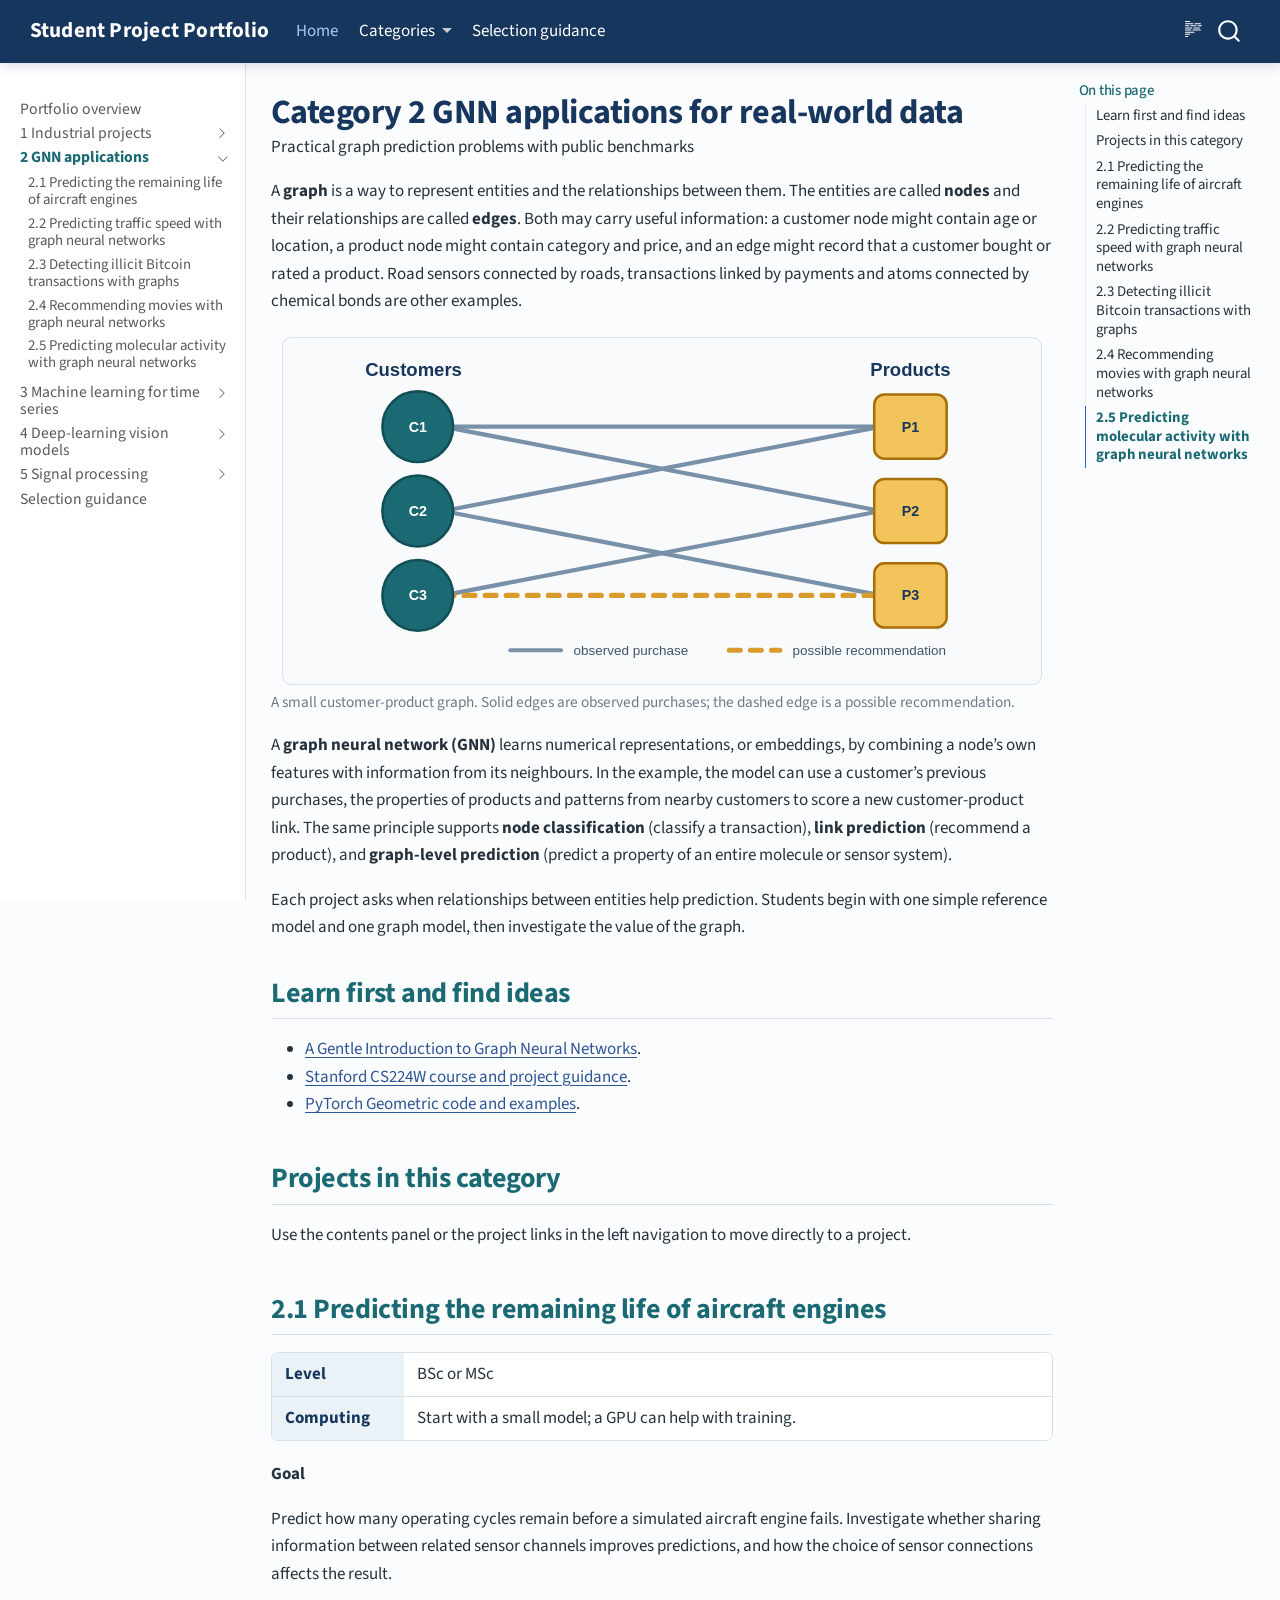
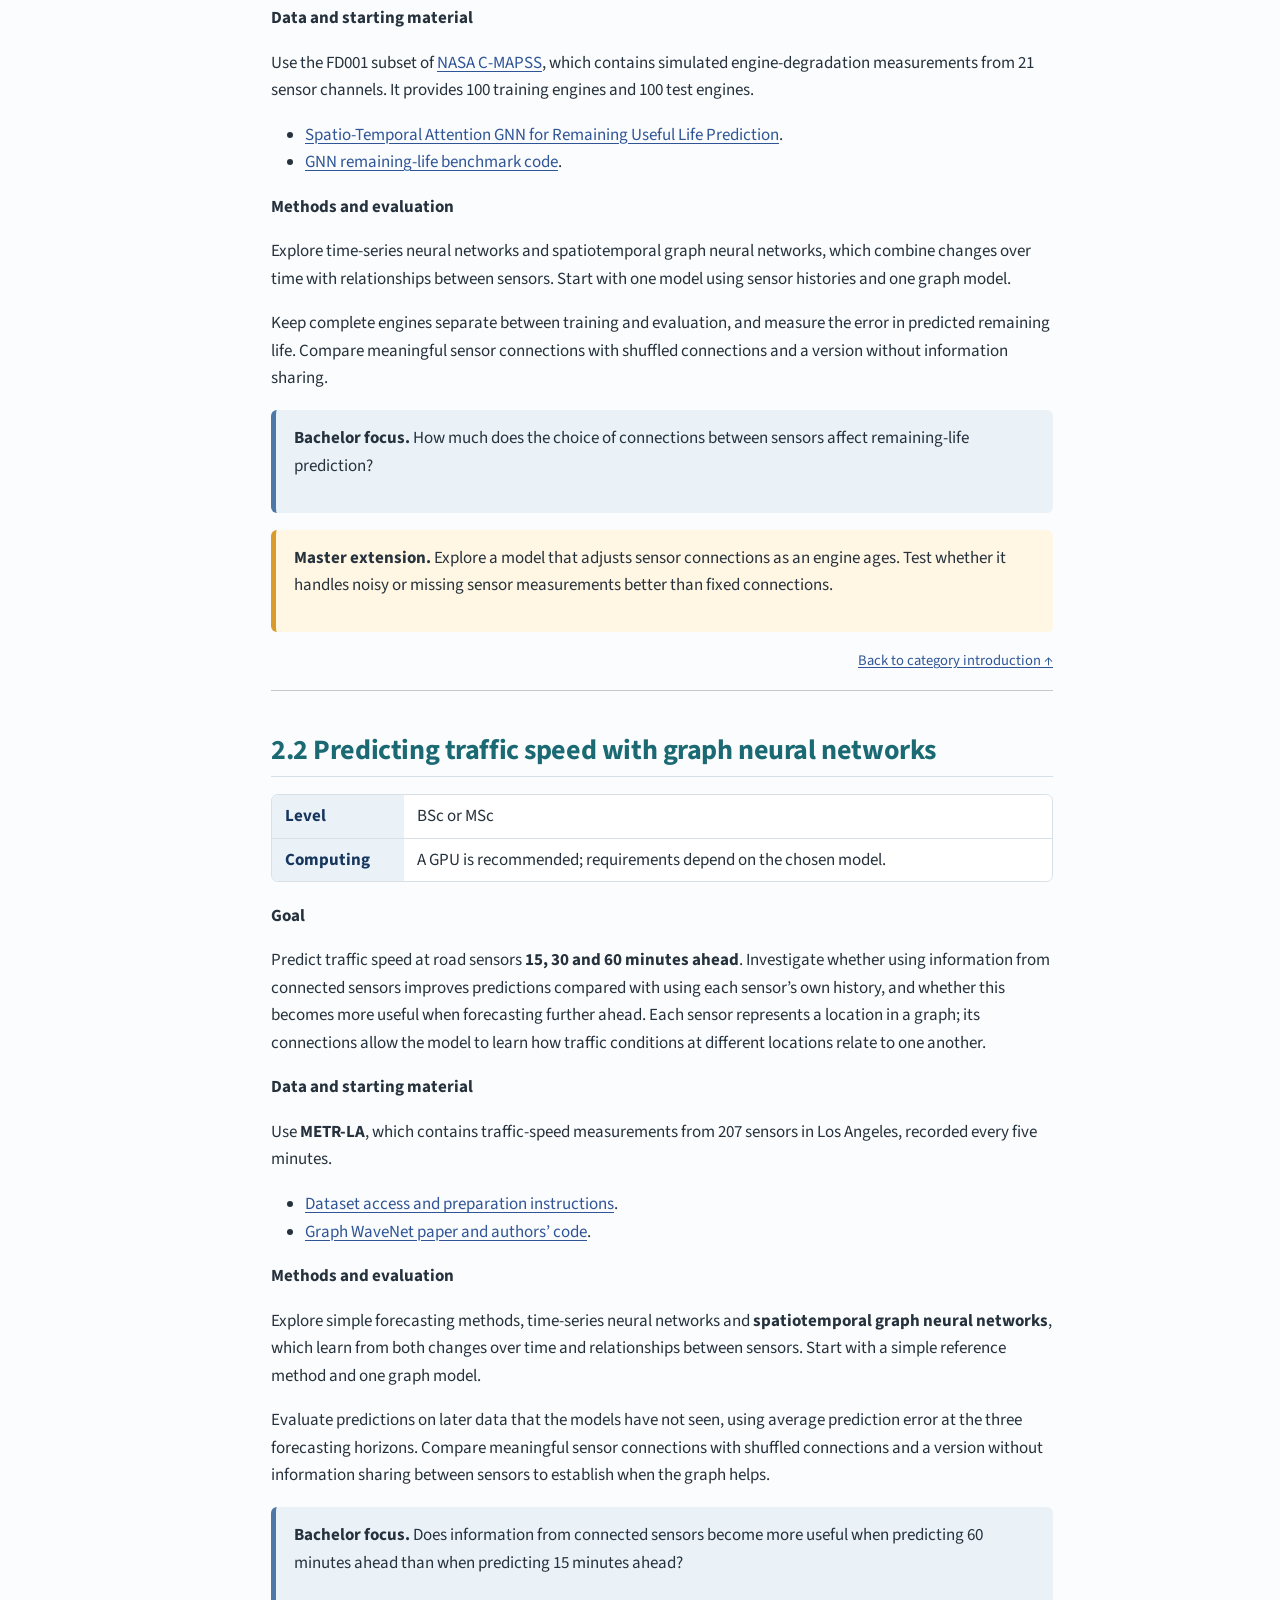
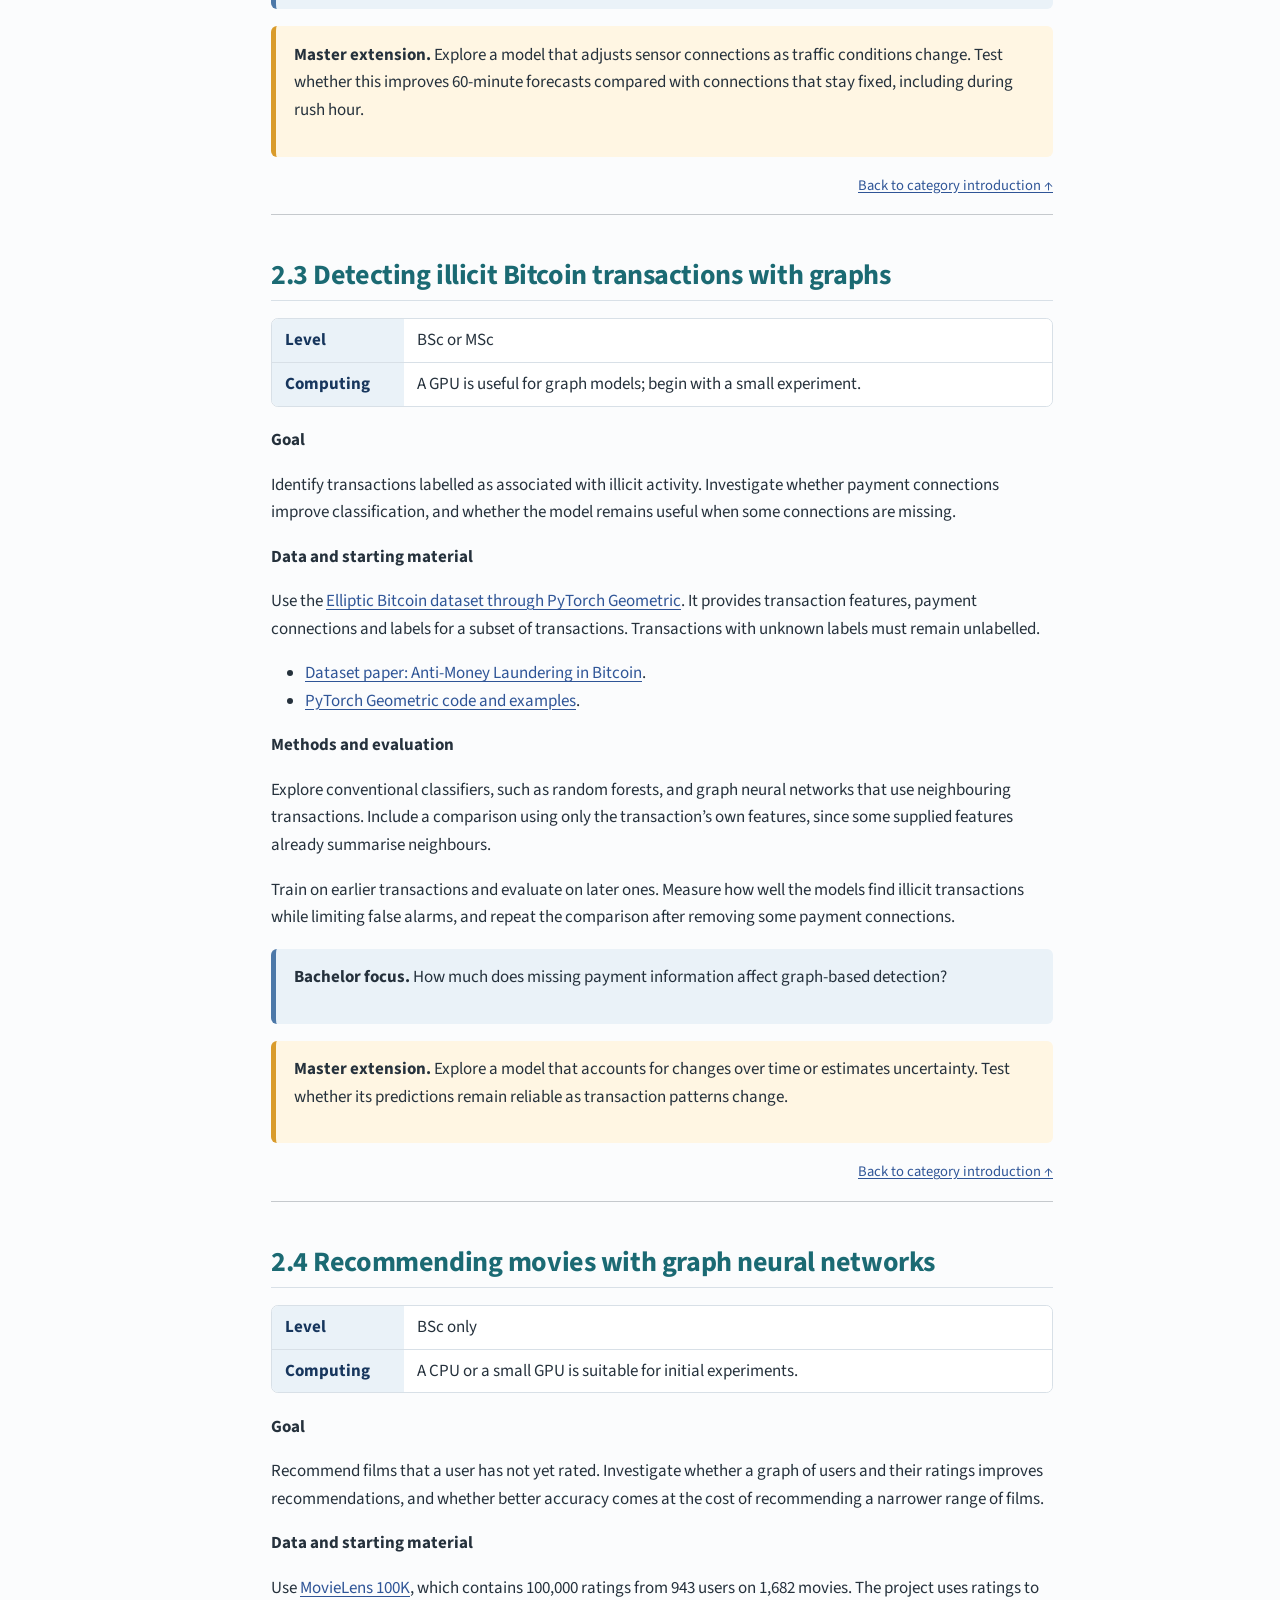
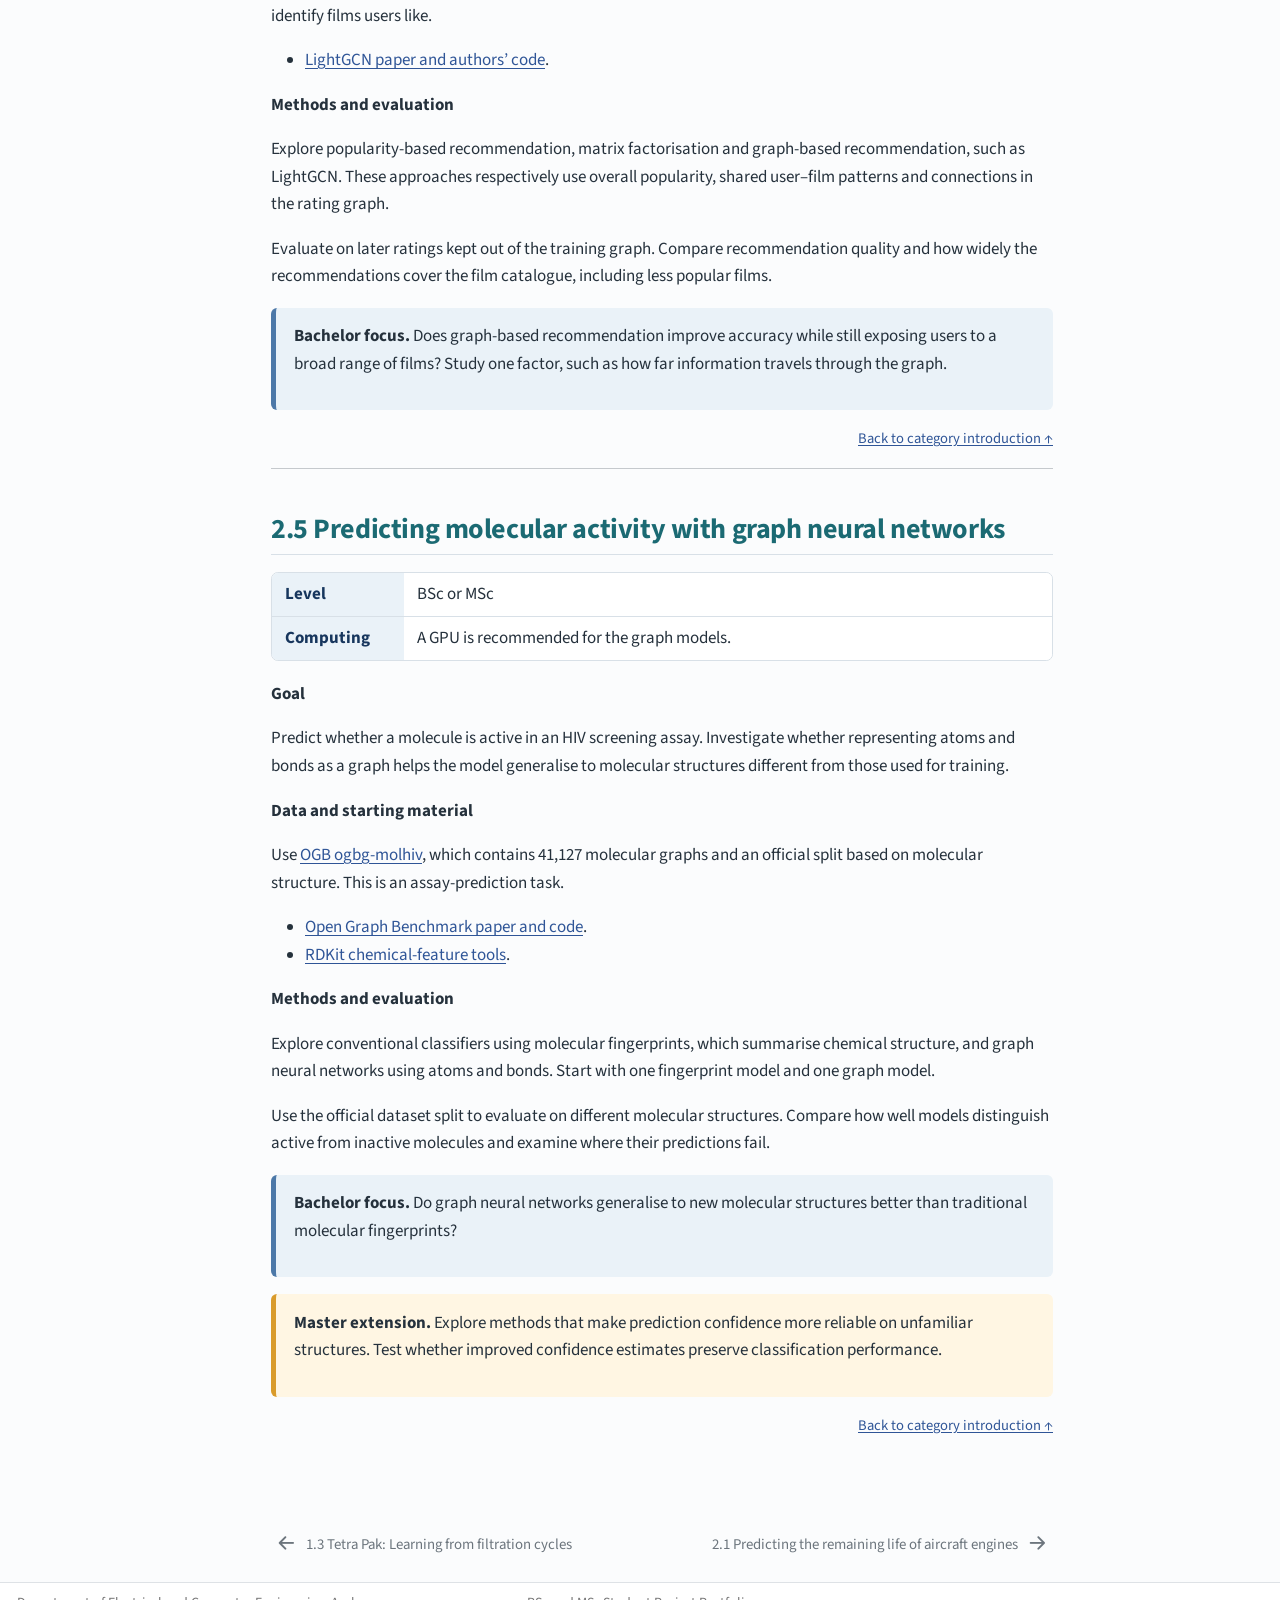
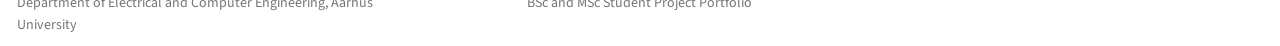
==== commit d8a12e2c: "Built site for gh-pages" ====
--- a/graph-applications.html
+++ b/graph-applications.html
@@ -132,23 +132,6 @@
     <a class="nav-link" href="./selection-guidance.html"> 
 <span class="menu-text">Selection guidance</span></a>
   </li>  
-</ul>
-            <ul class="navbar-nav navbar-nav-scroll ms-auto">
-  <li class="nav-item dropdown ">
-    <a class="nav-link dropdown-toggle" href="#" id="nav-menu-download" role="link" data-bs-toggle="dropdown" aria-expanded="false">
- <span class="menu-text">Download</span>
-    </a>
-    <ul class="dropdown-menu dropdown-menu-end" aria-labelledby="nav-menu-download">    
-        <li>
-    <a class="dropdown-item" href="./downloads/student-project-portfolio.docx">
- <span class="dropdown-text">Word document</span></a>
-  </li>  
-        <li>
-    <a class="dropdown-item" href="./downloads/student-project-portfolio.pdf">
- <span class="dropdown-text">PDF document</span></a>
-  </li>  
-    </ul>
-  </li>
 </ul>
           </div> <!-- /navcollapse -->
             <div class="quarto-navbar-tools">
@@ -920,13 +903,7 @@
 <p>BSc and MSc Student Project Portfolio</p>
 </div>
     <div class="nav-footer-right">
-      <ul class="footer-items list-unstyled">
-    <li class="nav-item">
-    <a class="nav-link" href="./downloads/student-project-portfolio.pdf">
-<p>Download PDF</p>
-</a>
-  </li>  
-</ul>
+      &nbsp;
     </div>
   </div>
 </footer>
